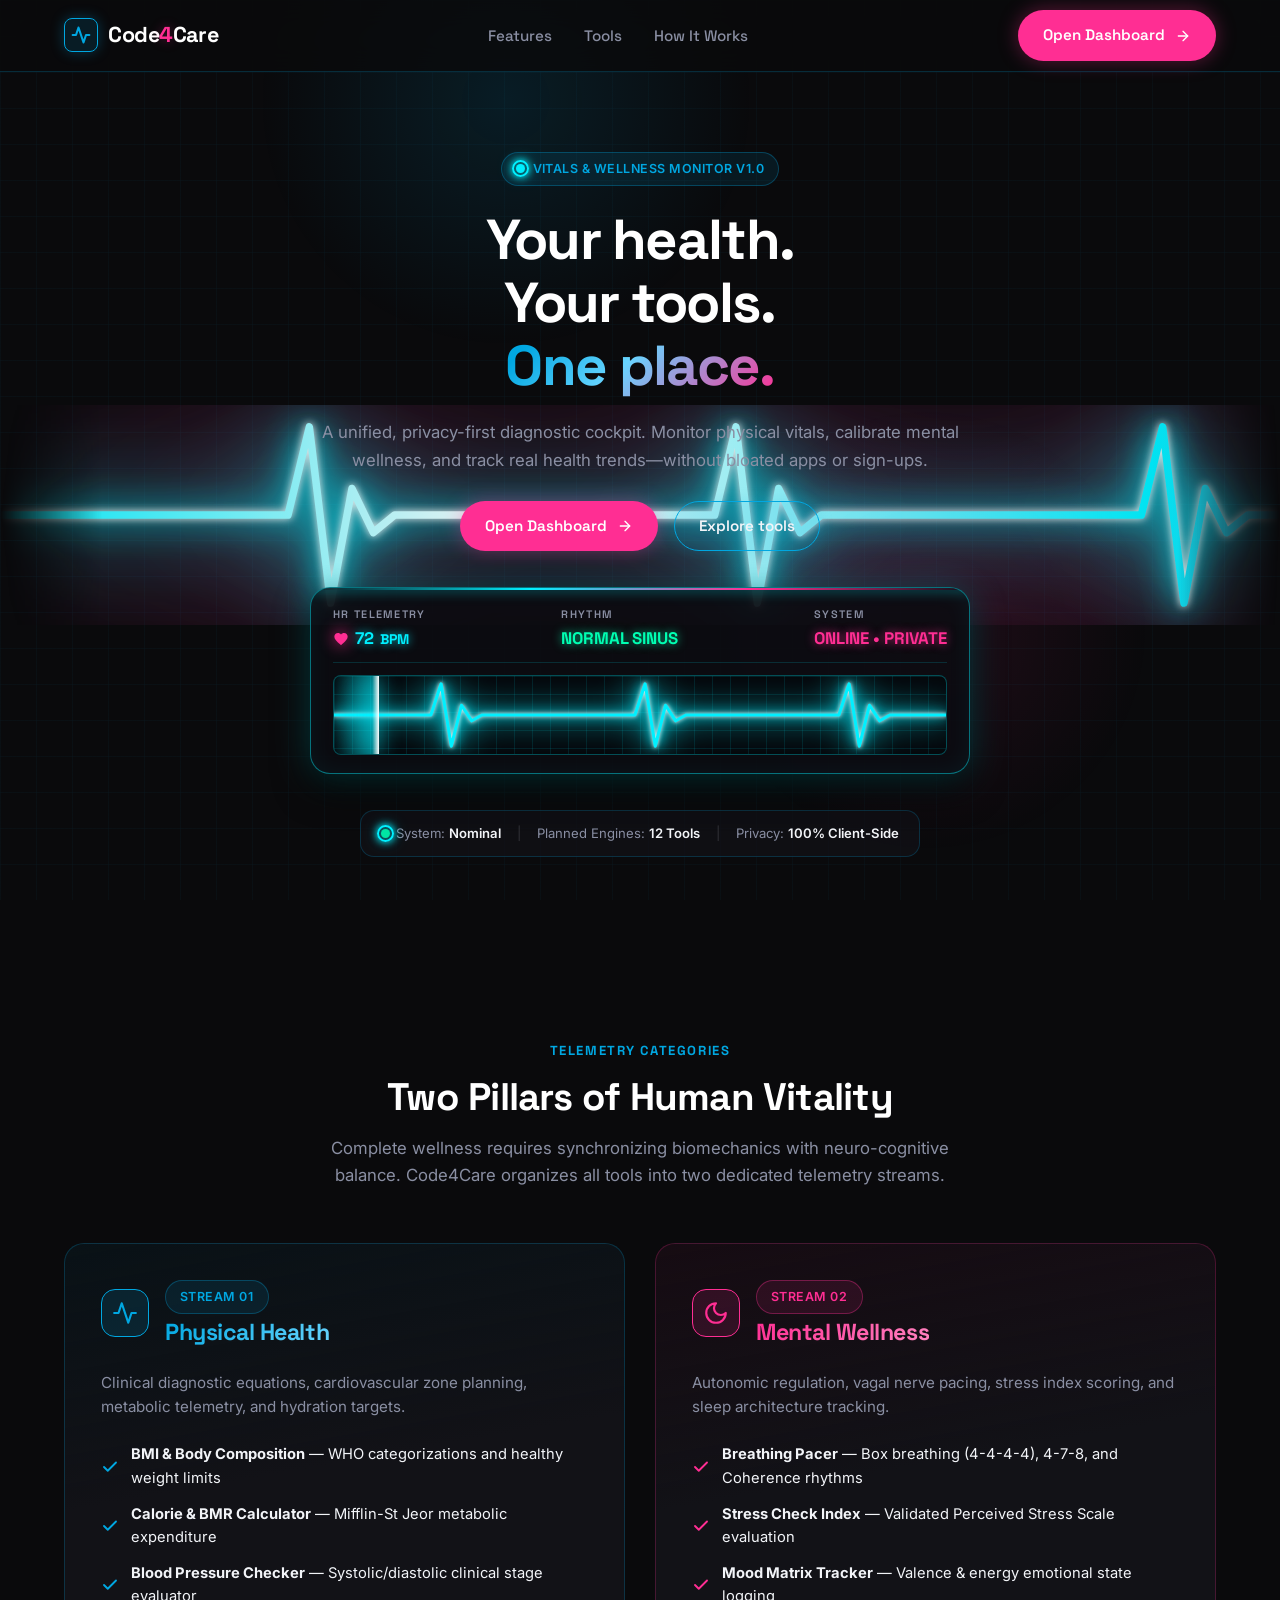
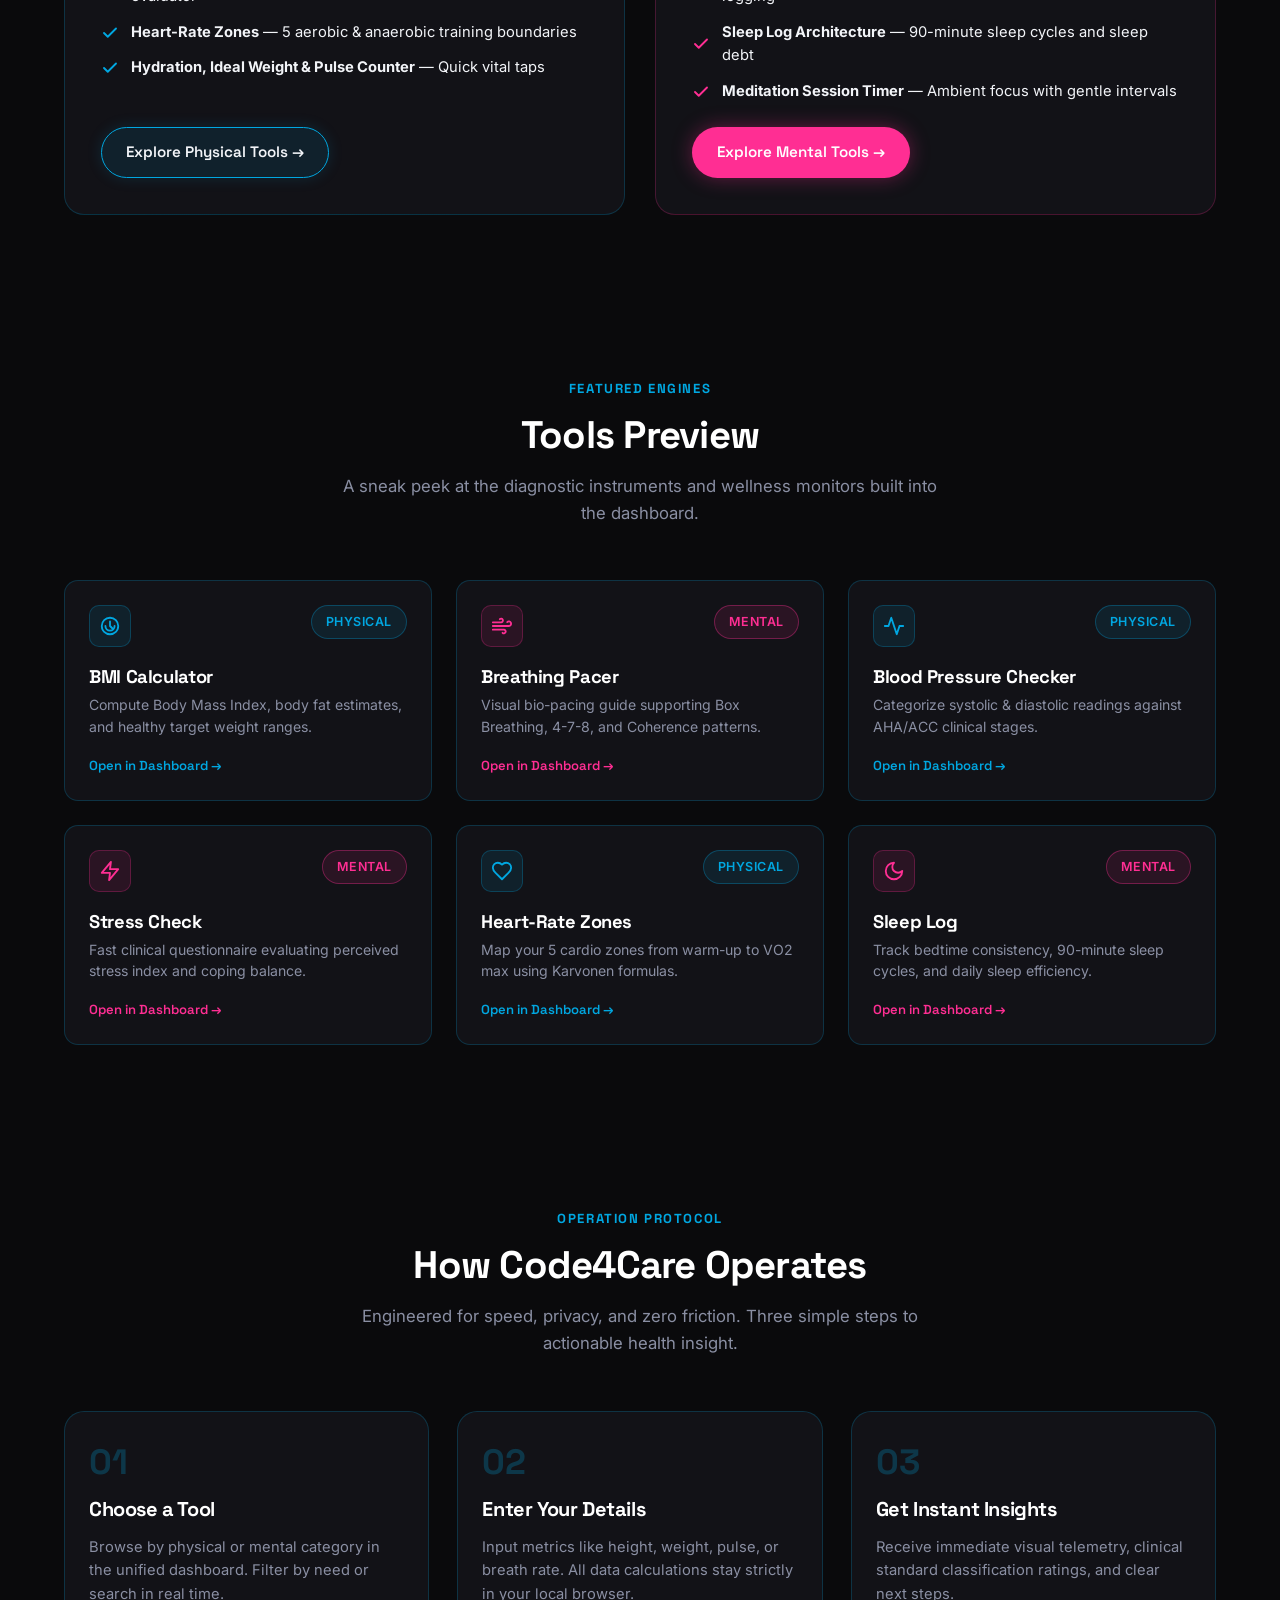
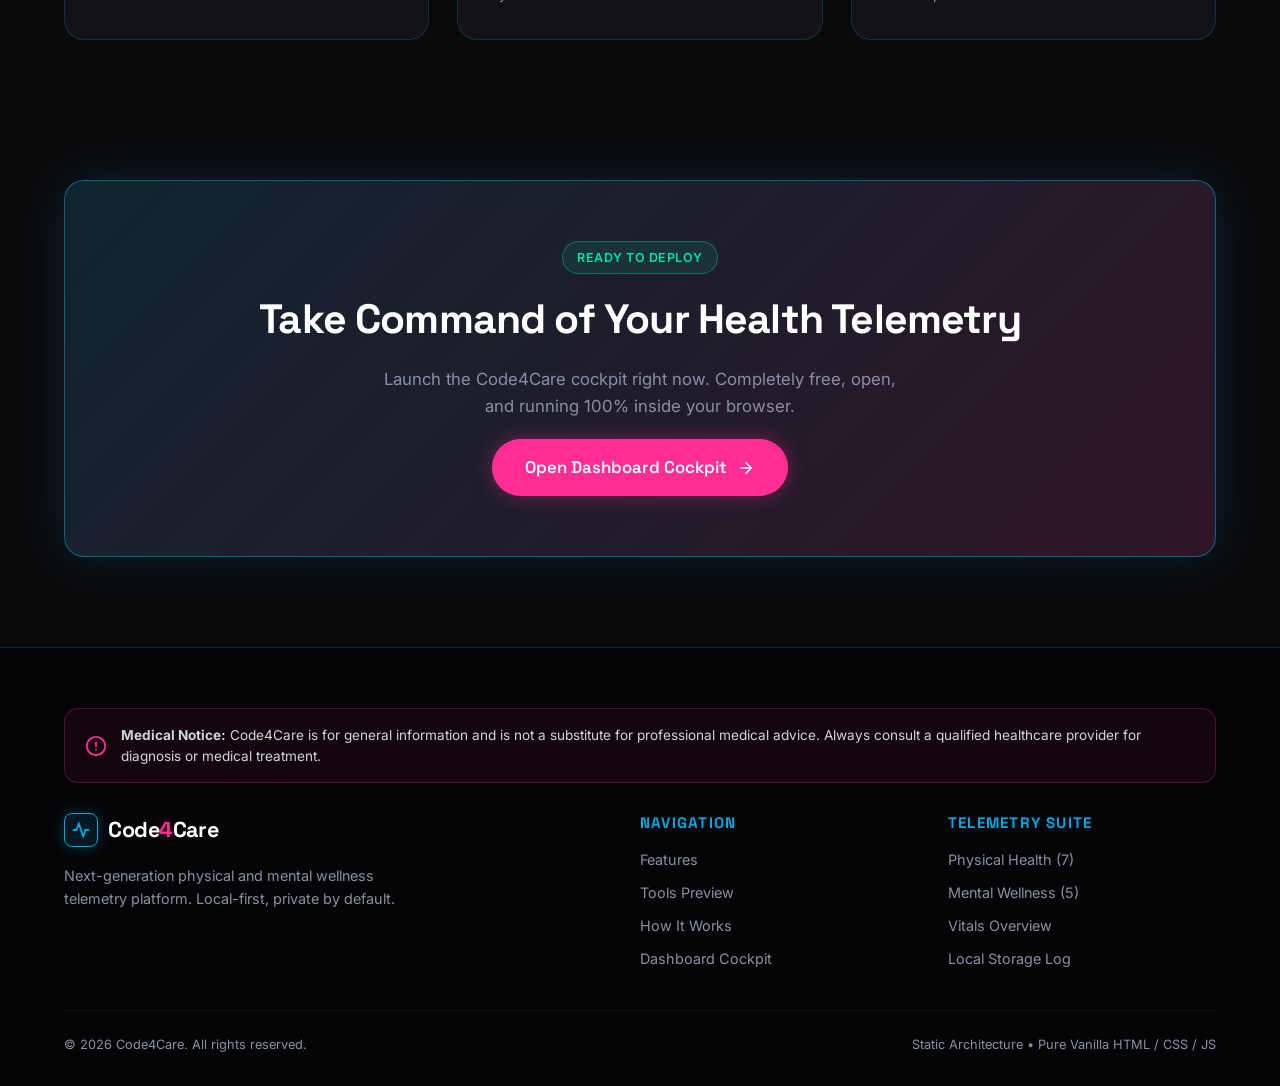
==== index.html @ 78261dcc "Initial website upload" ====
<!DOCTYPE html>
<html lang="en">
<head>
  <meta charset="UTF-8">
  <meta name="viewport" content="width=device-width, initial-scale=1.0">
  <title>Code4Care | Physical & Mental Health Care Tools</title>
  <meta name="description" content="Code4Care is a unified, privacy-first diagnostic and wellness cockpit featuring physical biomarker calculators and mental health tools in a futuristic neon interface.">

  <!-- Typography: Space Grotesk (Headings) & Inter (Body) -->
  <link rel="preconnect" href="https://fonts.googleapis.com">
  <link rel="preconnect" href="https://fonts.gstatic.com" crossorigin>
  <link href="https://fonts.googleapis.com/css2?family=Inter:wght@300;400;500;600;700&family=Space+Grotesk:wght@500;600;700;800&display=swap" rel="stylesheet">

  <!-- Core Design System -->
  <link rel="stylesheet" href="css/style.css">
</head>
<body>

  <!-- ======================================================================
       Sticky Navigation Bar
       ====================================================================== -->
  <header class="site-header" id="site-header">
    <div class="container navbar">
      <!-- Wordmark Logo + Heartbeat Icon -->
      <a href="index.html" class="brand-logo" aria-label="Code4Care Home">
        <span class="brand-icon" aria-hidden="true">
          <!-- Inline Heartbeat SVG -->
          <svg viewBox="0 0 24 24" width="20" height="20" fill="none" stroke="currentColor" stroke-width="2.5" stroke-linecap="round" stroke-linejoin="round">
            <polyline points="22 12 18 12 15 21 9 3 6 12 2 12"/>
          </svg>
        </span>
        <span>Code<span class="logo-accent">4</span>Care</span>
      </a>

      <!-- Desktop Navigation Links -->
      <nav aria-label="Main Navigation">
        <ul class="nav-links">
          <li><a href="#features" class="nav-link">Features</a></li>
          <li><a href="#tools" class="nav-link">Tools</a></li>
          <li><a href="#how-it-works" class="nav-link">How It Works</a></li>
        </ul>
      </nav>

      <!-- Desktop Action CTA -->
      <div class="nav-actions">
        <a href="dashboard.html" class="btn btn-primary" id="nav-open-dashboard-btn">
          <span>Open Dashboard</span>
          <svg viewBox="0 0 24 24" width="16" height="16" fill="none" stroke="currentColor" stroke-width="2" stroke-linecap="round" stroke-linejoin="round" aria-hidden="true">
            <line x1="5" y1="12" x2="19" y2="12"></line>
            <polyline points="12 5 19 12 12 19"></polyline>
          </svg>
        </a>

        <!-- Mobile Hamburger Toggle -->
        <button class="hamburger" id="hamburger-btn" aria-label="Toggle mobile menu" aria-expanded="false" aria-controls="mobile-nav-menu">
          <svg viewBox="0 0 24 24" width="22" height="22" fill="none" stroke="currentColor" stroke-width="2" stroke-linecap="round" stroke-linejoin="round">
            <line x1="3" y1="12" x2="21" y2="12"></line>
            <line x1="3" y1="6" x2="21" y2="6"></line>
            <line x1="3" y1="18" x2="21" y2="18"></line>
          </svg>
        </button>
      </div>
    </div>

    <!-- Mobile Drawer Menu -->
    <div class="mobile-nav" id="mobile-nav-menu" aria-hidden="true">
      <ul class="mobile-nav-links">
        <li><a href="#features" class="mobile-nav-link">Features</a></li>
        <li><a href="#tools" class="mobile-nav-link">Tools</a></li>
        <li><a href="#how-it-works" class="mobile-nav-link">How It Works</a></li>
      </ul>
      <a href="dashboard.html" class="btn btn-primary" style="width: 100%;">Open Dashboard</a>
    </div>
  </header>

  <main>
    <!-- ====================================================================
         Hero Section with Animated ECG & Neon Monitor Atmosphere
         ==================================================================== -->
    <section class="hero-section" id="hero">
      <!-- High-Contrast Background Animated Glowing ECG Pulse Line -->
      <div class="ecg-monitor-background" aria-hidden="true">
        <svg class="ecg-svg" viewBox="0 0 1200 100" fill="none" preserveAspectRatio="none">
          <defs>
            <linearGradient id="ecg-high-contrast-grad" x1="0%" y1="0%" x2="100%" y2="0%">
              <stop offset="0%" stop-color="#00F0FF" />
              <stop offset="20%" stop-color="#FFFFFF" />
              <stop offset="45%" stop-color="#00F0FF" />
              <stop offset="65%" stop-color="#FF2E93" />
              <stop offset="85%" stop-color="#FFFFFF" />
              <stop offset="100%" stop-color="#00F0FF" />
            </linearGradient>
          </defs>
          <path class="ecg-path-high-contrast" d="M 0 50 L 120 50 L 135 50 L 145 10 L 155 90 L 165 38 L 175 58 L 185 50 L 320 50 L 335 50 L 345 10 L 355 90 L 365 38 L 375 58 L 385 50 L 520 50 L 535 50 L 545 10 L 555 90 L 565 38 L 575 58 L 585 50 L 720 50 L 735 50 L 745 10 L 755 90 L 765 38 L 775 58 L 785 50 L 920 50 L 935 50 L 945 10 L 955 90 L 965 38 L 975 58 L 985 50 L 1120 50 L 1135 50 L 1145 10 L 1155 90 L 1165 38 L 1175 58 L 1185 50 L 1200 50" />
        </svg>
      </div>

      <div class="container hero-container">
        <!-- Hero Text & CTAs (Centered, 3D model box removed) -->
        <div class="hero-content hero-content-centered">
          <div class="badge badge-high-contrast">
            <span class="pulse-dot"></span>
            <span>Vitals &amp; Wellness Monitor v1.0</span>
          </div>

          <h1 class="hero-title">
            Your health. <br>
            Your tools. <br>
            <span class="gradient-text">One place.</span>
          </h1>

          <p class="hero-subtitle">
            A unified, privacy-first diagnostic cockpit. Monitor physical vitals, 
            calibrate mental wellness, and track real health trends—without bloated apps or sign-ups.
          </p>

          <div class="hero-buttons">
            <a href="dashboard.html" class="btn btn-primary" id="hero-dashboard-btn">
              <span>Open Dashboard</span>
              <svg viewBox="0 0 24 24" width="16" height="16" fill="none" stroke="currentColor" stroke-width="2" stroke-linecap="round" stroke-linejoin="round" aria-hidden="true">
                <line x1="5" y1="12" x2="19" y2="12"></line>
                <polyline points="12 5 19 12 12 19"></polyline>
              </svg>
            </a>
            <a href="#tools" class="btn btn-secondary" id="hero-explore-btn">
              <span>Explore tools</span>
            </a>
          </div>

          <!-- High-Contrast Live Vitals Monitor Cockpit Strip -->
          <div class="hero-vitals-monitor" role="region" aria-label="High Contrast Live Vitals Oscilloscope">
            <div class="monitor-vitals-header">
              <div class="monitor-stat">
                <span class="monitor-label">HR TELEMETRY</span>
                <span class="monitor-value neon-cyan">
                  <svg class="heart-pulse-icon" viewBox="0 0 24 24" width="16" height="16" fill="currentColor" aria-hidden="true">
                    <path d="M12 21.35l-1.45-1.32C5.4 15.36 2 12.28 2 8.5 2 5.42 4.42 3 7.5 3c1.74 0 3.41.81 4.5 2.09C13.09 3.81 14.76 3 16.5 3 19.58 3 22 5.42 22 8.5c0 3.78-3.4 6.86-8.55 11.54L12 21.35z"/>
                  </svg>
                  72 <small>BPM</small>
                </span>
              </div>
              <div class="monitor-stat">
                <span class="monitor-label">RHYTHM</span>
                <span class="monitor-value neon-green">NORMAL SINUS</span>
              </div>
              <div class="monitor-stat">
                <span class="monitor-label">SYSTEM</span>
                <span class="monitor-value neon-pink">ONLINE &bull; PRIVATE</span>
              </div>
            </div>

            <!-- Foreground High-Contrast ECG Wave with Radar Sweep Line -->
            <div class="oscilloscope-screen" aria-hidden="true">
              <div class="oscilloscope-grid"></div>
              <div class="oscilloscope-sweep-beam"></div>
              <svg class="oscilloscope-wave" viewBox="0 0 600 80" fill="none" preserveAspectRatio="none">
                <path class="oscilloscope-path" d="M 0 40 L 80 40 L 95 40 L 105 8 L 115 72 L 125 30 L 135 46 L 145 40 L 280 40 L 295 40 L 305 8 L 315 72 L 325 30 L 335 46 L 345 40 L 480 40 L 495 40 L 505 8 L 515 72 L 525 30 L 535 46 L 545 40 L 600 40" />
              </svg>
            </div>
          </div>

          <!-- Ticker / Telemetry Bar -->
          <div class="hero-telemetry-strip" role="status">
            <div class="hero-telemetry-item">
              <span class="pulse-dot" style="background-color: var(--success);" aria-hidden="true"></span>
              <span>System: <strong>Nominal</strong></span>
            </div>
            <span style="color: rgba(255,255,255,0.15)">|</span>
            <div class="hero-telemetry-item">
              <span>Planned Engines: <strong>12 Tools</strong></span>
            </div>
            <span style="color: rgba(255,255,255,0.15)">|</span>
            <div class="hero-telemetry-item">
              <span>Privacy: <strong>100% Client-Side</strong></span>
            </div>
          </div>
        </div>
      </div>
    </section>

    <!-- ====================================================================
         Features Section (Physical vs Mental Glowing Panels)
         ==================================================================== -->
    <section class="features-section" id="features">
      <div class="container">
        <div class="section-header">
          <span class="section-tag">Telemetry Categories</span>
          <h2 class="section-title">Two Pillars of Human Vitality</h2>
          <p class="section-desc">
            Complete wellness requires synchronizing biomechanics with neuro-cognitive balance.
            Code4Care organizes all tools into two dedicated telemetry streams.
          </p>
        </div>

        <div class="split-panels-grid">
          <!-- Physical Health Glowing Panel (Cerulean) -->
          <div class="feature-panel physical">
            <div class="panel-header">
              <div class="panel-icon-wrap" aria-hidden="true">
                <svg viewBox="0 0 24 24" width="26" height="26" fill="none" stroke="currentColor" stroke-width="2" stroke-linecap="round" stroke-linejoin="round">
                  <polyline points="22 12 18 12 15 21 9 3 6 12 2 12"/>
                </svg>
              </div>
              <div>
                <span class="badge" style="margin-bottom: 4px;">Stream 01</span>
                <h3 class="panel-title gradient-text-cerulean">Physical Health</h3>
              </div>
            </div>

            <p class="panel-desc">
              Clinical diagnostic equations, cardiovascular zone planning, metabolic telemetry, and hydration targets.
            </p>

            <ul class="tool-checklist">
              <li class="checklist-item">
                <svg viewBox="0 0 24 24" width="18" height="18" fill="none" stroke="currentColor" stroke-width="2.5" stroke-linecap="round" stroke-linejoin="round" aria-hidden="true"><polyline points="20 6 9 17 4 12"/></svg>
                <span><strong>BMI &amp; Body Composition</strong> — WHO categorizations and healthy weight limits</span>
              </li>
              <li class="checklist-item">
                <svg viewBox="0 0 24 24" width="18" height="18" fill="none" stroke="currentColor" stroke-width="2.5" stroke-linecap="round" stroke-linejoin="round" aria-hidden="true"><polyline points="20 6 9 17 4 12"/></svg>
                <span><strong>Calorie &amp; BMR Calculator</strong> — Mifflin-St Jeor metabolic expenditure</span>
              </li>
              <li class="checklist-item">
                <svg viewBox="0 0 24 24" width="18" height="18" fill="none" stroke="currentColor" stroke-width="2.5" stroke-linecap="round" stroke-linejoin="round" aria-hidden="true"><polyline points="20 6 9 17 4 12"/></svg>
                <span><strong>Blood Pressure Checker</strong> — Systolic/diastolic clinical stage evaluator</span>
              </li>
              <li class="checklist-item">
                <svg viewBox="0 0 24 24" width="18" height="18" fill="none" stroke="currentColor" stroke-width="2.5" stroke-linecap="round" stroke-linejoin="round" aria-hidden="true"><polyline points="20 6 9 17 4 12"/></svg>
                <span><strong>Heart-Rate Zones</strong> — 5 aerobic &amp; anaerobic training boundaries</span>
              </li>
              <li class="checklist-item">
                <svg viewBox="0 0 24 24" width="18" height="18" fill="none" stroke="currentColor" stroke-width="2.5" stroke-linecap="round" stroke-linejoin="round" aria-hidden="true"><polyline points="20 6 9 17 4 12"/></svg>
                <span><strong>Hydration, Ideal Weight &amp; Pulse Counter</strong> — Quick vital taps</span>
              </li>
            </ul>

            <a href="dashboard.html" class="btn btn-secondary" style="margin-top: auto; align-self: flex-start;">
              Explore Physical Tools &rarr;
            </a>
          </div>

          <!-- Mental Wellness Glowing Panel (Rose) -->
          <div class="feature-panel mental">
            <div class="panel-header">
              <div class="panel-icon-wrap" aria-hidden="true">
                <svg viewBox="0 0 24 24" width="26" height="26" fill="none" stroke="currentColor" stroke-width="2" stroke-linecap="round" stroke-linejoin="round">
                  <path d="M12 3a6 6 0 0 0 9 9 9 9 0 1 1-9-9Z"/>
                </svg>
              </div>
              <div>
                <span class="badge badge-rose" style="margin-bottom: 4px;">Stream 02</span>
                <h3 class="panel-title gradient-text-rose">Mental Wellness</h3>
              </div>
            </div>

            <p class="panel-desc">
              Autonomic regulation, vagal nerve pacing, stress index scoring, and sleep architecture tracking.
            </p>

            <ul class="tool-checklist">
              <li class="checklist-item">
                <svg viewBox="0 0 24 24" width="18" height="18" fill="none" stroke="currentColor" stroke-width="2.5" stroke-linecap="round" stroke-linejoin="round" aria-hidden="true"><polyline points="20 6 9 17 4 12"/></svg>
                <span><strong>Breathing Pacer</strong> — Box breathing (4-4-4-4), 4-7-8, and Coherence rhythms</span>
              </li>
              <li class="checklist-item">
                <svg viewBox="0 0 24 24" width="18" height="18" fill="none" stroke="currentColor" stroke-width="2.5" stroke-linecap="round" stroke-linejoin="round" aria-hidden="true"><polyline points="20 6 9 17 4 12"/></svg>
                <span><strong>Stress Check Index</strong> — Validated Perceived Stress Scale evaluation</span>
              </li>
              <li class="checklist-item">
                <svg viewBox="0 0 24 24" width="18" height="18" fill="none" stroke="currentColor" stroke-width="2.5" stroke-linecap="round" stroke-linejoin="round" aria-hidden="true"><polyline points="20 6 9 17 4 12"/></svg>
                <span><strong>Mood Matrix Tracker</strong> — Valence &amp; energy emotional state logging</span>
              </li>
              <li class="checklist-item">
                <svg viewBox="0 0 24 24" width="18" height="18" fill="none" stroke="currentColor" stroke-width="2.5" stroke-linecap="round" stroke-linejoin="round" aria-hidden="true"><polyline points="20 6 9 17 4 12"/></svg>
                <span><strong>Sleep Log Architecture</strong> — 90-minute sleep cycles and sleep debt</span>
              </li>
              <li class="checklist-item">
                <svg viewBox="0 0 24 24" width="18" height="18" fill="none" stroke="currentColor" stroke-width="2.5" stroke-linecap="round" stroke-linejoin="round" aria-hidden="true"><polyline points="20 6 9 17 4 12"/></svg>
                <span><strong>Meditation Session Timer</strong> — Ambient focus with gentle intervals</span>
              </li>
            </ul>

            <a href="dashboard.html" class="btn btn-primary" style="margin-top: auto; align-self: flex-start;">
              Explore Mental Tools &rarr;
            </a>
          </div>
        </div>
      </div>
    </section>

    <!-- ====================================================================
         Tools Preview Grid (6 Featured Tool Tiles)
         ==================================================================== -->
    <section class="tools-preview-section" id="tools">
      <div class="container">
        <div class="section-header">
          <span class="section-tag">Featured Engines</span>
          <h2 class="section-title">Tools Preview</h2>
          <p class="section-desc">
            A sneak peek at the diagnostic instruments and wellness monitors built into the dashboard.
          </p>
        </div>

        <div class="preview-grid">
          <!-- 1. BMI Calculator (Physical) -->
          <article class="tool-preview-tile physical">
            <div class="tile-top">
              <div class="tile-icon" aria-hidden="true">
                <svg viewBox="0 0 24 24" width="22" height="22" fill="none" stroke="currentColor" stroke-width="2" stroke-linecap="round" stroke-linejoin="round"><circle cx="12" cy="12" r="9"/><path d="M12 7v5l3 3"/><path d="M7 12a5 5 0 0 0 10 0"/></svg>
              </div>
              <span class="badge">Physical</span>
            </div>
            <div class="tile-body">
              <h4>BMI Calculator</h4>
              <p>Compute Body Mass Index, body fat estimates, and healthy target weight ranges.</p>
            </div>
            <a href="dashboard.html" class="tile-link">Open in Dashboard &rarr;</a>
          </article>

          <!-- 2. Breathing Pacer (Mental) -->
          <article class="tool-preview-tile mental">
            <div class="tile-top">
              <div class="tile-icon" aria-hidden="true">
                <svg viewBox="0 0 24 24" width="22" height="22" fill="none" stroke="currentColor" stroke-width="2" stroke-linecap="round" stroke-linejoin="round"><path d="M17.7 7.7a2.5 2.5 0 1 1 1.8 4.3H2"/><path d="M9.6 4.6A2 2 0 1 1 11 8H2"/><path d="M12.6 19.4A2 2 0 1 0 14 16H2"/></svg>
              </div>
              <span class="badge badge-rose">Mental</span>
            </div>
            <div class="tile-body">
              <h4>Breathing Pacer</h4>
              <p>Visual bio-pacing guide supporting Box Breathing, 4-7-8, and Coherence patterns.</p>
            </div>
            <a href="dashboard.html" class="tile-link">Open in Dashboard &rarr;</a>
          </article>

          <!-- 3. Blood Pressure Checker (Physical) -->
          <article class="tool-preview-tile physical">
            <div class="tile-top">
              <div class="tile-icon" aria-hidden="true">
                <svg viewBox="0 0 24 24" width="22" height="22" fill="none" stroke="currentColor" stroke-width="2" stroke-linecap="round" stroke-linejoin="round"><polyline points="22 12 18 12 15 21 9 3 6 12 2 12"/></svg>
              </div>
              <span class="badge">Physical</span>
            </div>
            <div class="tile-body">
              <h4>Blood Pressure Checker</h4>
              <p>Categorize systolic &amp; diastolic readings against AHA/ACC clinical stages.</p>
            </div>
            <a href="dashboard.html" class="tile-link">Open in Dashboard &rarr;</a>
          </article>

          <!-- 4. Stress Check (Mental) -->
          <article class="tool-preview-tile mental">
            <div class="tile-top">
              <div class="tile-icon" aria-hidden="true">
                <svg viewBox="0 0 24 24" width="22" height="22" fill="none" stroke="currentColor" stroke-width="2" stroke-linecap="round" stroke-linejoin="round"><polygon points="13 2 3 14 12 14 11 22 21 10 12 10 13 2"/></svg>
              </div>
              <span class="badge badge-rose">Mental</span>
            </div>
            <div class="tile-body">
              <h4>Stress Check</h4>
              <p>Fast clinical questionnaire evaluating perceived stress index and coping balance.</p>
            </div>
            <a href="dashboard.html" class="tile-link">Open in Dashboard &rarr;</a>
          </article>

          <!-- 5. Heart-Rate Zones (Physical) -->
          <article class="tool-preview-tile physical">
            <div class="tile-top">
              <div class="tile-icon" aria-hidden="true">
                <svg viewBox="0 0 24 24" width="22" height="22" fill="none" stroke="currentColor" stroke-width="2" stroke-linecap="round" stroke-linejoin="round"><path d="M19 14c1.49-1.46 3-3.21 3-5.5A5.5 5.5 0 0 0 16.5 3c-1.76 0-3 .5-4.5 2-1.5-1.5-2.74-2-4.5-2A5.5 5.5 0 0 0 2 8.5c0 2.3 1.5 4.05 3 5.5l7 7Z"/></svg>
              </div>
              <span class="badge">Physical</span>
            </div>
            <div class="tile-body">
              <h4>Heart-Rate Zones</h4>
              <p>Map your 5 cardio zones from warm-up to VO2 max using Karvonen formulas.</p>
            </div>
            <a href="dashboard.html" class="tile-link">Open in Dashboard &rarr;</a>
          </article>

          <!-- 6. Sleep Log (Mental) -->
          <article class="tool-preview-tile mental">
            <div class="tile-top">
              <div class="tile-icon" aria-hidden="true">
                <svg viewBox="0 0 24 24" width="22" height="22" fill="none" stroke="currentColor" stroke-width="2" stroke-linecap="round" stroke-linejoin="round"><path d="M12 3a6 6 0 0 0 9 9 9 9 0 1 1-9-9Z"/></svg>
              </div>
              <span class="badge badge-rose">Mental</span>
            </div>
            <div class="tile-body">
              <h4>Sleep Log</h4>
              <p>Track bedtime consistency, 90-minute sleep cycles, and daily sleep efficiency.</p>
            </div>
            <a href="dashboard.html" class="tile-link">Open in Dashboard &rarr;</a>
          </article>
        </div>
      </div>
    </section>

    <!-- ====================================================================
         How It Works (3 Steps)
         ==================================================================== -->
    <section class="how-it-works-section" id="how-it-works">
      <div class="container">
        <div class="section-header">
          <span class="section-tag">Operation Protocol</span>
          <h2 class="section-title">How Code4Care Operates</h2>
          <p class="section-desc">
            Engineered for speed, privacy, and zero friction. Three simple steps to actionable health insight.
          </p>
        </div>

        <div class="steps-grid">
          <!-- Step 1 -->
          <div class="step-card">
            <span class="step-number">01</span>
            <h3 class="step-title">Choose a Tool</h3>
            <p class="step-desc">
              Browse by physical or mental category in the unified dashboard. Filter by need or search in real time.
            </p>
          </div>

          <!-- Step 2 -->
          <div class="step-card">
            <span class="step-number">02</span>
            <h3 class="step-title">Enter Your Details</h3>
            <p class="step-desc">
              Input metrics like height, weight, pulse, or breath rate. All data calculations stay strictly in your local browser.
            </p>
          </div>

          <!-- Step 3 -->
          <div class="step-card">
            <span class="step-number">03</span>
            <h3 class="step-title">Get Instant Insights</h3>
            <p class="step-desc">
              Receive immediate visual telemetry, clinical standard classification ratings, and clear next steps.
            </p>
          </div>
        </div>
      </div>
    </section>

    <!-- ====================================================================
         Call-to-Action Band
         ==================================================================== -->
    <section class="cta-section">
      <div class="container">
        <div class="cta-box">
          <span class="badge badge-green">Ready to Deploy</span>
          <h2>Take Command of Your Health Telemetry</h2>
          <p>
            Launch the Code4Care cockpit right now. Completely free, open, and running 100% inside your browser.
          </p>
          <a href="dashboard.html" class="btn btn-primary" style="font-size: 1.05rem; padding: 14px 32px;">
            <span>Open Dashboard Cockpit</span>
            <svg viewBox="0 0 24 24" width="18" height="18" fill="none" stroke="currentColor" stroke-width="2" stroke-linecap="round" stroke-linejoin="round" aria-hidden="true">
              <line x1="5" y1="12" x2="19" y2="12"></line>
              <polyline points="12 5 19 12 12 19"></polyline>
            </svg>
          </a>
        </div>
      </div>
    </section>
  </main>

  <!-- ======================================================================
       Footer & Medical Disclaimer
       ====================================================================== -->
  <footer class="site-footer">
    <div class="container">
      <!-- Required Medical Disclaimer Box -->
      <div class="medical-disclaimer-box" role="note">
        <svg viewBox="0 0 24 24" width="22" height="22" fill="none" stroke="currentColor" stroke-width="2" stroke-linecap="round" stroke-linejoin="round" aria-hidden="true">
          <circle cx="12" cy="12" r="10"></circle>
          <line x1="12" y1="8" x2="12" y2="12"></line>
          <line x1="12" y1="16" x2="12.01" y2="16"></line>
        </svg>
        <p class="disclaimer-text">
          <strong>Medical Notice:</strong> Code4Care is for general information and is not a substitute for professional medical advice. Always consult a qualified healthcare provider for diagnosis or medical treatment.
        </p>
      </div>

      <div class="footer-top">
        <div class="footer-brand">
          <a href="index.html" class="brand-logo">
            <span class="brand-icon">
              <svg viewBox="0 0 24 24" width="18" height="18" fill="none" stroke="currentColor" stroke-width="2.5" stroke-linecap="round" stroke-linejoin="round">
                <polyline points="22 12 18 12 15 21 9 3 6 12 2 12"/>
              </svg>
            </span>
            <span>Code<span class="logo-accent">4</span>Care</span>
          </a>
          <p>
            Next-generation physical and mental wellness telemetry platform. 
            Local-first, private by default.
          </p>
        </div>

        <div class="footer-nav">
          <h5>Navigation</h5>
          <ul>
            <li><a href="#features">Features</a></li>
            <li><a href="#tools">Tools Preview</a></li>
            <li><a href="#how-it-works">How It Works</a></li>
            <li><a href="dashboard.html">Dashboard Cockpit</a></li>
          </ul>
        </div>

        <div class="footer-nav">
          <h5>Telemetry Suite</h5>
          <ul>
            <li><a href="dashboard.html">Physical Health (7)</a></li>
            <li><a href="dashboard.html">Mental Wellness (5)</a></li>
            <li><a href="dashboard.html">Vitals Overview</a></li>
            <li><a href="dashboard.html">Local Storage Log</a></li>
          </ul>
        </div>
      </div>

      <div class="footer-bottom">
        <span>&copy; <span id="copyright-year">2026</span> Code4Care. All rights reserved.</span>
        <span>Static Architecture &bull; Pure Vanilla HTML / CSS / JS</span>
      </div>
    </div>
  </footer>

  <!-- Vanilla Scripts (No ES Modules, Double-click friendly) -->
  <script src="js/main.js"></script>
</body>
</html>
---- css/style.css ----
/* ==========================================================================
   Code4Care - Core Design System & Global Styles
   Theme: "Neon Vitals Monitor" (Futuristic dark medical interface)
   ========================================================================== */

/* --- CSS Variables / Design Tokens --- */
:root {
  /* Color Palette */
  --jet: #0A0A0C;             /* Main background */
  --jet-deep: #050507;        /* Darker contrast layer */
  --surface: #121217;         /* Card / Container surface */
  --surface-elevated: #1A1A22;/* Hover & active surface */
  --surface-glass: rgba(18, 18, 23, 0.75); /* Frosted glass */
  
  /* Primary & Accent Neons */
  --cerulean: #00A7E1;        /* Primary cyan / Physical health */
  --cerulean-deep: #007BA7;   /* Deeper shade for borders / hover */
  --cerulean-glow: rgba(0, 167, 225, 0.35);
  --cerulean-subtle: rgba(0, 167, 225, 0.12);
  
  --rose: #FF2E93;            /* Neon rose / Mental wellness / Urgent CTAs */
  --rose-deep: #D01470;       /* Darker rose */
  --rose-glow: rgba(255, 46, 147, 0.35);
  --rose-subtle: rgba(255, 46, 147, 0.12);
  
  /* Status Colors */
  --success: #00E5A3;         /* Monitor green */
  --warning: #FFB020;         /* Monitor amber */
  
  /* Typography Colors (WCAG AA Compliant on #0A0A0C) */
  --text: #F2F4F8;            /* High-contrast crisp body */
  --text-pure: #FFFFFF;
  --muted: #8A8FA3;           /* Secondary informative text */
  --border-subtle: rgba(0, 167, 225, 0.22);
  --border-strong: rgba(0, 167, 225, 0.5);

  /* Fonts */
  --font-heading: 'Space Grotesk', -apple-system, BlinkMacSystemFont, 'Segoe UI', Roboto, sans-serif;
  --font-body: 'Inter', -apple-system, BlinkMacSystemFont, 'Segoe UI', Roboto, sans-serif;

  /* Layout & Geometry */
  --radius-sm: 8px;
  --radius-md: 14px;
  --radius-lg: 20px;
  --radius-full: 9999px;
  --max-width: 1200px;
  --header-height: 72px;

  /* Transitions */
  --transition-fast: 0.18s cubic-bezier(0.16, 1, 0.3, 1);
  --transition-normal: 0.28s cubic-bezier(0.16, 1, 0.3, 1);
}

/* --- Global Reset & Box Sizing --- */
*, *::before, *::after {
  box-sizing: border-box;
  margin: 0;
  padding: 0;
}

html {
  font-size: 16px;
  scroll-behavior: smooth;
  color-scheme: dark;
}

body {
  font-family: var(--font-body);
  background-color: var(--jet);
  color: var(--text);
  line-height: 1.6;
  min-height: 100vh;
  overflow-x: hidden;
  position: relative;
  /* Medical Monitor Grid Background */
  background-image: 
    linear-gradient(to right, rgba(0, 167, 225, 0.035) 1px, transparent 1px),
    linear-gradient(to bottom, rgba(0, 167, 225, 0.035) 1px, transparent 1px);
  background-size: 36px 36px;
  background-attachment: fixed;
}

/* Ambient glow orb behind content */
body::before {
  content: '';
  position: fixed;
  top: -150px;
  left: 20%;
  width: 500px;
  height: 500px;
  background: radial-gradient(circle, rgba(0, 167, 225, 0.12) 0%, transparent 70%);
  border-radius: 50%;
  pointer-events: none;
  z-index: 0;
}

body::after {
  content: '';
  position: fixed;
  bottom: 5%;
  right: 10%;
  width: 450px;
  height: 450px;
  background: radial-gradient(circle, rgba(255, 46, 147, 0.09) 0%, transparent 70%);
  border-radius: 50%;
  pointer-events: none;
  z-index: 0;
}

/* --- Accessible Focus Ring --- */
:focus-visible {
  outline: 2px solid var(--cerulean);
  outline-offset: 3px;
}

/* --- Typography Helpers --- */
h1, h2, h3, h4, h5, h6 {
  font-family: var(--font-heading);
  color: var(--text-pure);
  line-height: 1.25;
  letter-spacing: -0.02em;
}

p {
  color: var(--muted);
}

a {
  color: inherit;
  text-decoration: none;
}

.gradient-text {
  background: linear-gradient(135deg, var(--cerulean) 10%, #68D4FF 45%, var(--rose) 100%);
  background-clip: text;
  -webkit-background-clip: text;
  -webkit-text-fill-color: transparent;
  display: inline-block;
}

.gradient-text-rose {
  background: linear-gradient(135deg, var(--rose) 0%, #FF85C0 100%);
  background-clip: text;
  -webkit-background-clip: text;
  -webkit-text-fill-color: transparent;
}

.gradient-text-cerulean {
  background: linear-gradient(135deg, var(--cerulean) 0%, #68D4FF 100%);
  background-clip: text;
  -webkit-background-clip: text;
  -webkit-text-fill-color: transparent;
}

/* --- Container --- */
.container {
  width: 100%;
  max-width: var(--max-width);
  margin-left: auto;
  margin-right: auto;
  padding-left: 24px;
  padding-right: 24px;
  position: relative;
  z-index: 1;
}

/* --- Buttons & Interactive Elements --- */
.btn {
  display: inline-flex;
  align-items: center;
  justify-content: center;
  gap: 10px;
  font-family: var(--font-heading);
  font-size: 0.95rem;
  font-weight: 600;
  padding: 12px 24px;
  border-radius: var(--radius-full);
  cursor: pointer;
  transition: all var(--transition-normal);
  border: 1px solid transparent;
  text-decoration: none;
  white-space: nowrap;
}

.btn-primary {
  background: var(--rose);
  color: #FFFFFF;
  box-shadow: 0 0 20px var(--rose-glow);
}

.btn-primary:hover {
  background: #FF4AA3;
  box-shadow: 0 0 30px rgba(255, 46, 147, 0.6);
  transform: translateY(-2px);
}

.btn-secondary {
  background: rgba(0, 167, 225, 0.1);
  color: var(--text);
  border: 1px solid var(--cerulean);
  box-shadow: 0 0 15px rgba(0, 167, 225, 0.15);
}

.btn-secondary:hover {
  background: rgba(0, 167, 225, 0.2);
  color: #FFFFFF;
  box-shadow: 0 0 25px var(--cerulean-glow);
  transform: translateY(-2px);
}

.btn-ghost {
  background: transparent;
  color: var(--muted);
}

.btn-ghost:hover {
  color: var(--text);
  background: rgba(255, 255, 255, 0.05);
}

/* --- Badges & Pills --- */
.badge {
  display: inline-flex;
  align-items: center;
  gap: 8px;
  padding: 6px 14px;
  font-size: 0.78rem;
  font-weight: 600;
  letter-spacing: 0.04em;
  text-transform: uppercase;
  border-radius: var(--radius-full);
  background: rgba(0, 167, 225, 0.1);
  color: var(--cerulean);
  border: 1px solid rgba(0, 167, 225, 0.3);
}

.badge-rose {
  background: rgba(255, 46, 147, 0.1);
  color: var(--rose);
  border-color: rgba(255, 46, 147, 0.35);
}

.badge-green {
  background: rgba(0, 229, 163, 0.1);
  color: var(--success);
  border-color: rgba(0, 229, 163, 0.35);
}

/* Pulsing dot for live status (High Contrast) */
.pulse-dot {
  width: 9px;
  height: 9px;
  border-radius: 50%;
  background-color: #00F0FF;
  box-shadow: 0 0 10px #00F0FF, 0 0 18px rgba(0, 240, 255, 0.9);
  position: relative;
}

.pulse-dot::after {
  content: '';
  position: absolute;
  inset: -4px;
  border-radius: 50%;
  border: 2px solid #00F0FF;
  box-shadow: 0 0 8px #00F0FF;
  animation: pulse-wave 1.6s infinite cubic-bezier(0.2, 0.8, 0.4, 1);
}

.pulse-dot.rose {
  background-color: var(--rose);
  box-shadow: 0 0 10px var(--rose), 0 0 18px rgba(255, 46, 147, 0.9);
}

.pulse-dot.rose::after {
  border-color: var(--rose);
  box-shadow: 0 0 8px var(--rose);
}

@keyframes pulse-wave {
  0% { transform: scale(0.9); opacity: 1; }
  100% { transform: scale(2.6); opacity: 0; }
}

/* --- Brand Logo --- */
.brand-logo {
  display: inline-flex;
  align-items: center;
  gap: 10px;
  font-family: var(--font-heading);
  font-size: 1.35rem;
  font-weight: 700;
  color: var(--text-pure);
  letter-spacing: -0.02em;
}

.brand-logo .logo-accent {
  color: var(--rose);
  text-shadow: 0 0 12px var(--rose-glow);
}

.brand-icon {
  display: flex;
  align-items: center;
  justify-content: center;
  width: 34px;
  height: 34px;
  border-radius: 8px;
  background: rgba(0, 167, 225, 0.12);
  border: 1px solid var(--cerulean);
  color: var(--cerulean);
  box-shadow: 0 0 14px rgba(0, 167, 225, 0.3);
}

.brand-icon svg {
  animation: heartbeat 2.4s infinite cubic-bezier(0.21, 0.61, 0.35, 1);
}

@keyframes heartbeat {
  0%, 100% { transform: scale(1); }
  15% { transform: scale(1.18); }
  30% { transform: scale(1); }
  45% { transform: scale(1.12); }
  60% { transform: scale(1); }
}

/* ==========================================================================
   Header & Sticky Navigation Bar
   ========================================================================== */
.site-header {
  position: sticky;
  top: 0;
  z-index: 100;
  height: var(--header-height);
  background: rgba(10, 10, 12, 0.82);
  backdrop-filter: blur(14px);
  -webkit-backdrop-filter: blur(14px);
  border-bottom: 1px solid var(--border-subtle);
  transition: all var(--transition-normal);
}

.site-header.scrolled {
  background: rgba(10, 10, 12, 0.95);
  box-shadow: 0 10px 30px rgba(0, 0, 0, 0.5);
  border-bottom-color: rgba(0, 167, 225, 0.35);
}

.navbar {
  display: flex;
  align-items: center;
  justify-content: space-between;
  height: 100%;
}

.nav-links {
  display: flex;
  align-items: center;
  gap: 32px;
  list-style: none;
}

.nav-link {
  font-family: var(--font-heading);
  font-size: 0.95rem;
  font-weight: 500;
  color: var(--muted);
  transition: color var(--transition-fast);
  position: relative;
  padding: 6px 0;
}

.nav-link:hover {
  color: var(--text-pure);
}

.nav-link::after {
  content: '';
  position: absolute;
  bottom: 0;
  left: 0;
  width: 0%;
  height: 2px;
  background: var(--cerulean);
  box-shadow: 0 0 8px var(--cerulean);
  transition: width var(--transition-normal);
}

.nav-link:hover::after {
  width: 100%;
}

.nav-actions {
  display: flex;
  align-items: center;
  gap: 16px;
}

/* Mobile Hamburger Toggle */
.hamburger {
  display: none;
  background: transparent;
  border: 1px solid var(--border-subtle);
  border-radius: var(--radius-sm);
  color: var(--text);
  padding: 8px;
  cursor: pointer;
  align-items: center;
  justify-content: center;
}

.hamburger svg {
  display: block;
}

/* Mobile Menu Drawer */
.mobile-nav {
  display: none;
  position: fixed;
  top: var(--header-height);
  left: 0;
  width: 100%;
  background: rgba(18, 18, 23, 0.98);
  backdrop-filter: blur(16px);
  border-bottom: 1px solid var(--border-subtle);
  padding: 24px;
  z-index: 99;
  flex-direction: column;
  gap: 20px;
  transform: translateY(-100%);
  opacity: 0;
  pointer-events: none;
  transition: all var(--transition-normal);
}

.mobile-nav.open {
  transform: translateY(0);
  opacity: 1;
  pointer-events: auto;
}

.mobile-nav-links {
  display: flex;
  flex-direction: column;
  gap: 18px;
  list-style: none;
}

.mobile-nav-link {
  font-family: var(--font-heading);
  font-size: 1.15rem;
  color: var(--text);
  padding: 8px 0;
  border-bottom: 1px solid rgba(255, 255, 255, 0.05);
}

/* ==========================================================================
   Home Hero Section with Animated ECG & Neon Monitor Aesthetic
   ========================================================================== */
.hero-section {
  position: relative;
  padding: 80px 0 100px;
  overflow: hidden;
}

/* High-Contrast Glowing ECG Heartbeat Background Line */
.ecg-monitor-background {
  position: absolute;
  top: 50%;
  left: 0;
  width: 100%;
  height: 220px;
  transform: translateY(-50%);
  pointer-events: none;
  z-index: 0;
  opacity: 0.95; /* High-contrast full intensity */
  mask-image: linear-gradient(90deg, transparent 0%, black 8%, black 92%, transparent 100%);
  -webkit-mask-image: linear-gradient(90deg, transparent 0%, black 8%, black 92%, transparent 100%);
}

.ecg-svg {
  width: 200%;
  height: 100%;
  animation: ecg-sweep 9s linear infinite;
}

.ecg-path-high-contrast {
  stroke: url(#ecg-high-contrast-grad);
  stroke-width: 3.5;
  stroke-linecap: round;
  stroke-linejoin: round;
  filter: 
    drop-shadow(0 0 2px #FFFFFF) 
    drop-shadow(0 0 8px #00F0FF) 
    drop-shadow(0 0 22px rgba(0, 240, 255, 0.95))
    drop-shadow(0 0 45px rgba(255, 46, 147, 0.7));
}

@keyframes ecg-sweep {
  0% { transform: translateX(0); }
  100% { transform: translateX(-50%); }
}

/* Centered Hero Layout (3D model box removed) */
.hero-container {
  display: flex;
  justify-content: center;
  position: relative;
  z-index: 2;
}

.hero-content-centered {
  display: flex;
  flex-direction: column;
  align-items: center;
  text-align: center;
  max-width: 860px;
  margin: 0 auto;
  gap: 22px;
}

.hero-title {
  font-size: clamp(2.4rem, 4.4vw, 4rem);
  font-weight: 800;
  line-height: 1.12;
  letter-spacing: -0.03em;
  text-align: center;
}

.hero-subtitle {
  font-size: clamp(1.05rem, 1.25vw, 1.2rem);
  color: var(--muted);
  max-width: 660px;
  line-height: 1.65;
  text-align: center;
}

.hero-buttons {
  display: flex;
  flex-wrap: wrap;
  justify-content: center;
  gap: 16px;
  margin-top: 4px;
}

/* High-Contrast Live Vitals Monitor Cockpit Strip */
.hero-vitals-monitor {
  width: 100%;
  max-width: 720px;
  background: rgba(12, 12, 18, 0.92);
  border: 1px solid rgba(0, 240, 255, 0.45);
  border-radius: var(--radius-lg);
  padding: 18px 22px;
  margin-top: 14px;
  box-shadow: 
    0 0 35px rgba(0, 240, 255, 0.22),
    0 15px 35px rgba(0, 0, 0, 0.85),
    inset 0 0 25px rgba(0, 240, 255, 0.06);
  position: relative;
  overflow: hidden;
}

.hero-vitals-monitor::before {
  content: '';
  position: absolute;
  top: 0;
  left: 0;
  right: 0;
  height: 2px;
  background: linear-gradient(90deg, transparent, #00F0FF, #FF2E93, transparent);
  box-shadow: 0 0 12px #00F0FF;
}

.monitor-vitals-header {
  display: flex;
  align-items: center;
  justify-content: space-between;
  margin-bottom: 12px;
  padding-bottom: 10px;
  border-bottom: 1px solid rgba(0, 240, 255, 0.15);
  flex-wrap: wrap;
  gap: 12px;
}

.monitor-stat {
  display: flex;
  flex-direction: column;
  align-items: flex-start;
  gap: 2px;
  text-align: left;
}

.monitor-label {
  font-family: var(--font-heading);
  font-size: 0.68rem;
  letter-spacing: 0.12em;
  color: var(--muted);
  font-weight: 600;
}

.monitor-value {
  font-family: var(--font-heading);
  font-size: 1.05rem;
  font-weight: 700;
  display: inline-flex;
  align-items: center;
  gap: 6px;
}

.neon-cyan {
  color: #00F0FF;
  text-shadow: 0 0 10px rgba(0, 240, 255, 0.8);
}

.neon-green {
  color: #00FFB2;
  text-shadow: 0 0 10px rgba(0, 255, 178, 0.7);
}

.neon-pink {
  color: #FF2E93;
  text-shadow: 0 0 10px rgba(255, 46, 147, 0.7);
}

.heart-pulse-icon {
  color: #FF2E93;
  animation: heart-thump 1.1s infinite cubic-bezier(0.21, 0.61, 0.35, 1);
  filter: drop-shadow(0 0 8px #FF2E93);
}

@keyframes heart-thump {
  0%, 100% { transform: scale(1); }
  15% { transform: scale(1.35); }
  30% { transform: scale(1); }
  45% { transform: scale(1.2); }
  60% { transform: scale(1); }
}

/* Oscilloscope Screen with Grid & Animated Radar Sweep */
.oscilloscope-screen {
  position: relative;
  width: 100%;
  height: 80px;
  background: #05070B;
  border: 1px solid rgba(0, 240, 255, 0.3);
  border-radius: var(--radius-sm);
  overflow: hidden;
}

.oscilloscope-grid {
  position: absolute;
  inset: 0;
  background-image: 
    linear-gradient(to right, rgba(0, 240, 255, 0.1) 1px, transparent 1px),
    linear-gradient(to bottom, rgba(0, 240, 255, 0.1) 1px, transparent 1px);
  background-size: 18px 18px;
  pointer-events: none;
}

.oscilloscope-sweep-beam {
  position: absolute;
  top: 0;
  bottom: 0;
  width: 45px;
  background: linear-gradient(90deg, transparent 0%, rgba(0, 240, 255, 0.4) 85%, #FFFFFF 100%);
  filter: drop-shadow(0 0 10px #00F0FF);
  animation: beam-sweep 2.6s linear infinite;
  z-index: 2;
  pointer-events: none;
}

@keyframes beam-sweep {
  0% { left: -45px; }
  100% { left: 100%; }
}

.oscilloscope-wave {
  width: 100%;
  height: 100%;
  position: relative;
  z-index: 1;
}

.oscilloscope-path {
  stroke: #00F0FF;
  stroke-width: 3;
  stroke-linecap: round;
  stroke-linejoin: round;
  filter: 
    drop-shadow(0 0 2px #FFFFFF) 
    drop-shadow(0 0 6px #00F0FF) 
    drop-shadow(0 0 16px rgba(0, 240, 255, 0.95));
}

.hero-telemetry-strip {
  display: flex;
  align-items: center;
  justify-content: center;
  gap: 16px;
  padding: 12px 20px;
  background: rgba(18, 18, 23, 0.7);
  border: 1px solid var(--border-subtle);
  border-radius: var(--radius-md);
  margin-top: 14px;
  font-size: 0.82rem;
  color: var(--muted);
}

.hero-telemetry-item {
  display: flex;
  align-items: center;
  gap: 6px;
}

.hero-telemetry-item strong {
  color: var(--text);
  font-weight: 600;
}

/* ==========================================================================
   Features Split Panels (Physical vs Mental Glowing Panels)
   ========================================================================== */
.features-section {
  padding: 80px 0;
  position: relative;
}

.section-header {
  text-align: center;
  margin-bottom: 54px;
}

.section-tag {
  font-family: var(--font-heading);
  font-size: 0.82rem;
  font-weight: 700;
  letter-spacing: 0.12em;
  text-transform: uppercase;
  color: var(--cerulean);
  margin-bottom: 12px;
  display: inline-block;
}

.section-title {
  font-size: clamp(1.8rem, 3vw, 2.5rem);
  font-weight: 700;
  margin-bottom: 14px;
}

.section-desc {
  color: var(--muted);
  max-width: 620px;
  margin: 0 auto;
  font-size: 1.05rem;
}

.split-panels-grid {
  display: grid;
  grid-template-columns: repeat(2, 1fr);
  gap: 30px;
}

.feature-panel {
  background: var(--surface);
  border-radius: var(--radius-lg);
  padding: 36px;
  position: relative;
  transition: all var(--transition-normal);
  display: flex;
  flex-direction: column;
  gap: 24px;
}

/* Cerulean Panel (Physical) */
.feature-panel.physical {
  border: 1px solid var(--border-subtle);
  background: linear-gradient(170deg, rgba(0, 167, 225, 0.05) 0%, var(--surface) 40%);
}

.feature-panel.physical:hover {
  border-color: var(--cerulean);
  box-shadow: 0 10px 40px var(--cerulean-glow);
  transform: translateY(-4px);
}

/* Rose Panel (Mental) */
.feature-panel.mental {
  border: 1px solid rgba(255, 46, 147, 0.22);
  background: linear-gradient(170deg, rgba(255, 46, 147, 0.05) 0%, var(--surface) 40%);
}

.feature-panel.mental:hover {
  border-color: var(--rose);
  box-shadow: 0 10px 40px var(--rose-glow);
  transform: translateY(-4px);
}

.panel-header {
  display: flex;
  align-items: center;
  gap: 16px;
}

.panel-icon-wrap {
  width: 48px;
  height: 48px;
  border-radius: var(--radius-md);
  display: flex;
  align-items: center;
  justify-content: center;
}

.feature-panel.physical .panel-icon-wrap {
  background: rgba(0, 167, 225, 0.12);
  color: var(--cerulean);
  border: 1px solid var(--cerulean);
}

.feature-panel.mental .panel-icon-wrap {
  background: rgba(255, 46, 147, 0.12);
  color: var(--rose);
  border: 1px solid var(--rose);
}

.panel-title {
  font-size: 1.45rem;
  font-weight: 700;
}

.panel-desc {
  font-size: 0.95rem;
  color: var(--muted);
}

.tool-checklist {
  list-style: none;
  display: flex;
  flex-direction: column;
  gap: 12px;
}

.checklist-item {
  display: flex;
  align-items: center;
  gap: 12px;
  font-size: 0.92rem;
  color: var(--text);
}

.checklist-item svg {
  flex-shrink: 0;
}

.feature-panel.physical .checklist-item svg {
  color: var(--cerulean);
}

.feature-panel.mental .checklist-item svg {
  color: var(--rose);
}

/* ==========================================================================
   Tools Preview Grid (6 Featured Tool Tiles)
   ========================================================================== */
.tools-preview-section {
  padding: 80px 0;
}

.preview-grid {
  display: grid;
  grid-template-columns: repeat(3, 1fr);
  gap: 24px;
}

.tool-preview-tile {
  background: var(--surface);
  border: 1px solid var(--border-subtle);
  border-radius: var(--radius-md);
  padding: 24px;
  display: flex;
  flex-direction: column;
  justify-content: space-between;
  gap: 18px;
  transition: all var(--transition-normal);
  position: relative;
  overflow: hidden;
}

.tool-preview-tile.physical:hover {
  border-color: var(--cerulean);
  box-shadow: 0 0 25px var(--cerulean-glow);
  transform: translateY(-3px);
  background: var(--surface-elevated);
}

.tool-preview-tile.mental:hover {
  border-color: var(--rose);
  box-shadow: 0 0 25px var(--rose-glow);
  transform: translateY(-3px);
  background: var(--surface-elevated);
}

.tile-top {
  display: flex;
  align-items: flex-start;
  justify-content: space-between;
}

.tile-icon {
  width: 42px;
  height: 42px;
  border-radius: 10px;
  display: flex;
  align-items: center;
  justify-content: center;
}

.tool-preview-tile.physical .tile-icon {
  background: rgba(0, 167, 225, 0.1);
  color: var(--cerulean);
  border: 1px solid rgba(0, 167, 225, 0.25);
}

.tool-preview-tile.mental .tile-icon {
  background: rgba(255, 46, 147, 0.1);
  color: var(--rose);
  border: 1px solid rgba(255, 46, 147, 0.25);
}

.tile-body h4 {
  font-size: 1.15rem;
  margin-bottom: 6px;
  color: var(--text-pure);
}

.tile-body p {
  font-size: 0.88rem;
  color: var(--muted);
  line-height: 1.5;
}

.tile-link {
  display: inline-flex;
  align-items: center;
  gap: 6px;
  font-family: var(--font-heading);
  font-size: 0.82rem;
  font-weight: 600;
  transition: gap var(--transition-fast);
}

.tool-preview-tile.physical .tile-link {
  color: var(--cerulean);
}

.tool-preview-tile.mental .tile-link {
  color: var(--rose);
}

.tool-preview-tile:hover .tile-link {
  gap: 10px;
}

/* ==========================================================================
   How It Works (3 Steps)
   ========================================================================== */
.how-it-works-section {
  padding: 80px 0;
}

.steps-grid {
  display: grid;
  grid-template-columns: repeat(3, 1fr);
  gap: 28px;
  position: relative;
}

.step-card {
  background: var(--surface);
  border: 1px solid var(--border-subtle);
  border-radius: var(--radius-lg);
  padding: 32px 24px;
  display: flex;
  flex-direction: column;
  gap: 14px;
  position: relative;
  transition: all var(--transition-normal);
}

.step-card:hover {
  border-color: var(--cerulean);
  transform: translateY(-3px);
  box-shadow: 0 10px 30px rgba(0, 167, 225, 0.15);
}

.step-number {
  font-family: var(--font-heading);
  font-size: 2.2rem;
  font-weight: 800;
  line-height: 1;
  color: rgba(0, 167, 225, 0.25);
  margin-bottom: 4px;
}

.step-title {
  font-size: 1.25rem;
  font-weight: 700;
}

.step-desc {
  font-size: 0.92rem;
  color: var(--muted);
  line-height: 1.6;
}

/* ==========================================================================
   CTA Band & Medical Disclaimer
   ========================================================================== */
.cta-section {
  padding: 60px 0 90px;
}

.cta-box {
  background: linear-gradient(135deg, rgba(0, 167, 225, 0.12) 0%, rgba(255, 46, 147, 0.12) 100%), var(--surface);
  border: 1px solid var(--border-strong);
  border-radius: var(--radius-lg);
  padding: 60px 40px;
  text-align: center;
  display: flex;
  flex-direction: column;
  align-items: center;
  gap: 20px;
  box-shadow: 0 0 50px rgba(0, 167, 225, 0.15);
  position: relative;
  overflow: hidden;
}

.cta-box h2 {
  font-size: clamp(1.8rem, 3.2vw, 2.6rem);
}

.cta-box p {
  max-width: 540px;
  font-size: 1.05rem;
}

/* ==========================================================================
   Footer
   ========================================================================== */
.site-footer {
  background: var(--jet-deep);
  border-top: 1px solid var(--border-subtle);
  padding: 60px 0 30px;
  font-size: 0.9rem;
}

.footer-top {
  display: grid;
  grid-template-columns: 2fr 1fr 1fr;
  gap: 40px;
  margin-bottom: 40px;
}

.footer-brand {
  display: flex;
  flex-direction: column;
  gap: 16px;
  max-width: 360px;
}

.footer-nav h5 {
  font-size: 0.95rem;
  margin-bottom: 16px;
  text-transform: uppercase;
  letter-spacing: 0.08em;
  color: var(--cerulean);
}

.footer-nav ul {
  list-style: none;
  display: flex;
  flex-direction: column;
  gap: 10px;
}

.footer-nav a {
  color: var(--muted);
  transition: color var(--transition-fast);
}

.footer-nav a:hover {
  color: var(--text-pure);
}

/* Mandatory Medical Disclaimer Box */
.medical-disclaimer-box {
  background: rgba(255, 46, 147, 0.06);
  border: 1px solid rgba(255, 46, 147, 0.25);
  border-radius: var(--radius-md);
  padding: 16px 20px;
  display: flex;
  align-items: center;
  gap: 14px;
  margin-bottom: 30px;
}

.medical-disclaimer-box svg {
  flex-shrink: 0;
  color: var(--rose);
}

.disclaimer-text {
  font-size: 0.85rem;
  color: #D1D5DB;
  line-height: 1.5;
}

.footer-bottom {
  display: flex;
  align-items: center;
  justify-content: space-between;
  border-top: 1px solid rgba(255, 255, 255, 0.06);
  padding-top: 24px;
  color: var(--muted);
  font-size: 0.8rem;
}

/* ==========================================================================
   Responsive Media Queries
   ========================================================================== */
@media (max-width: 992px) {
  .hero-grid {
    grid-template-columns: 1fr;
    gap: 40px;
  }
  .split-panels-grid {
    grid-template-columns: 1fr;
  }
  .preview-grid {
    grid-template-columns: repeat(2, 1fr);
  }
  .steps-grid {
    grid-template-columns: 1fr;
  }
  .footer-top {
    grid-template-columns: 1fr 1fr;
  }
}

@media (max-width: 768px) {
  .nav-links {
    display: none;
  }
  .hamburger {
    display: flex;
  }
  .mobile-nav {
    display: flex;
  }
  .preview-grid {
    grid-template-columns: 1fr;
  }
  .footer-top {
    grid-template-columns: 1fr;
  }
  .footer-bottom {
    flex-direction: column;
    gap: 12px;
    text-align: center;
  }
  .hero-section {
    padding: 50px 0 70px;
  }
}

/* Accessibility: Respect Reduced Motion */
@media (prefers-reduced-motion: reduce) {
  *, *::before, *::after {
    animation-duration: 0.01ms !important;
    animation-iteration-count: 1 !important;
    transition-duration: 0.01ms !important;
    scroll-behavior: auto !important;
  }
}
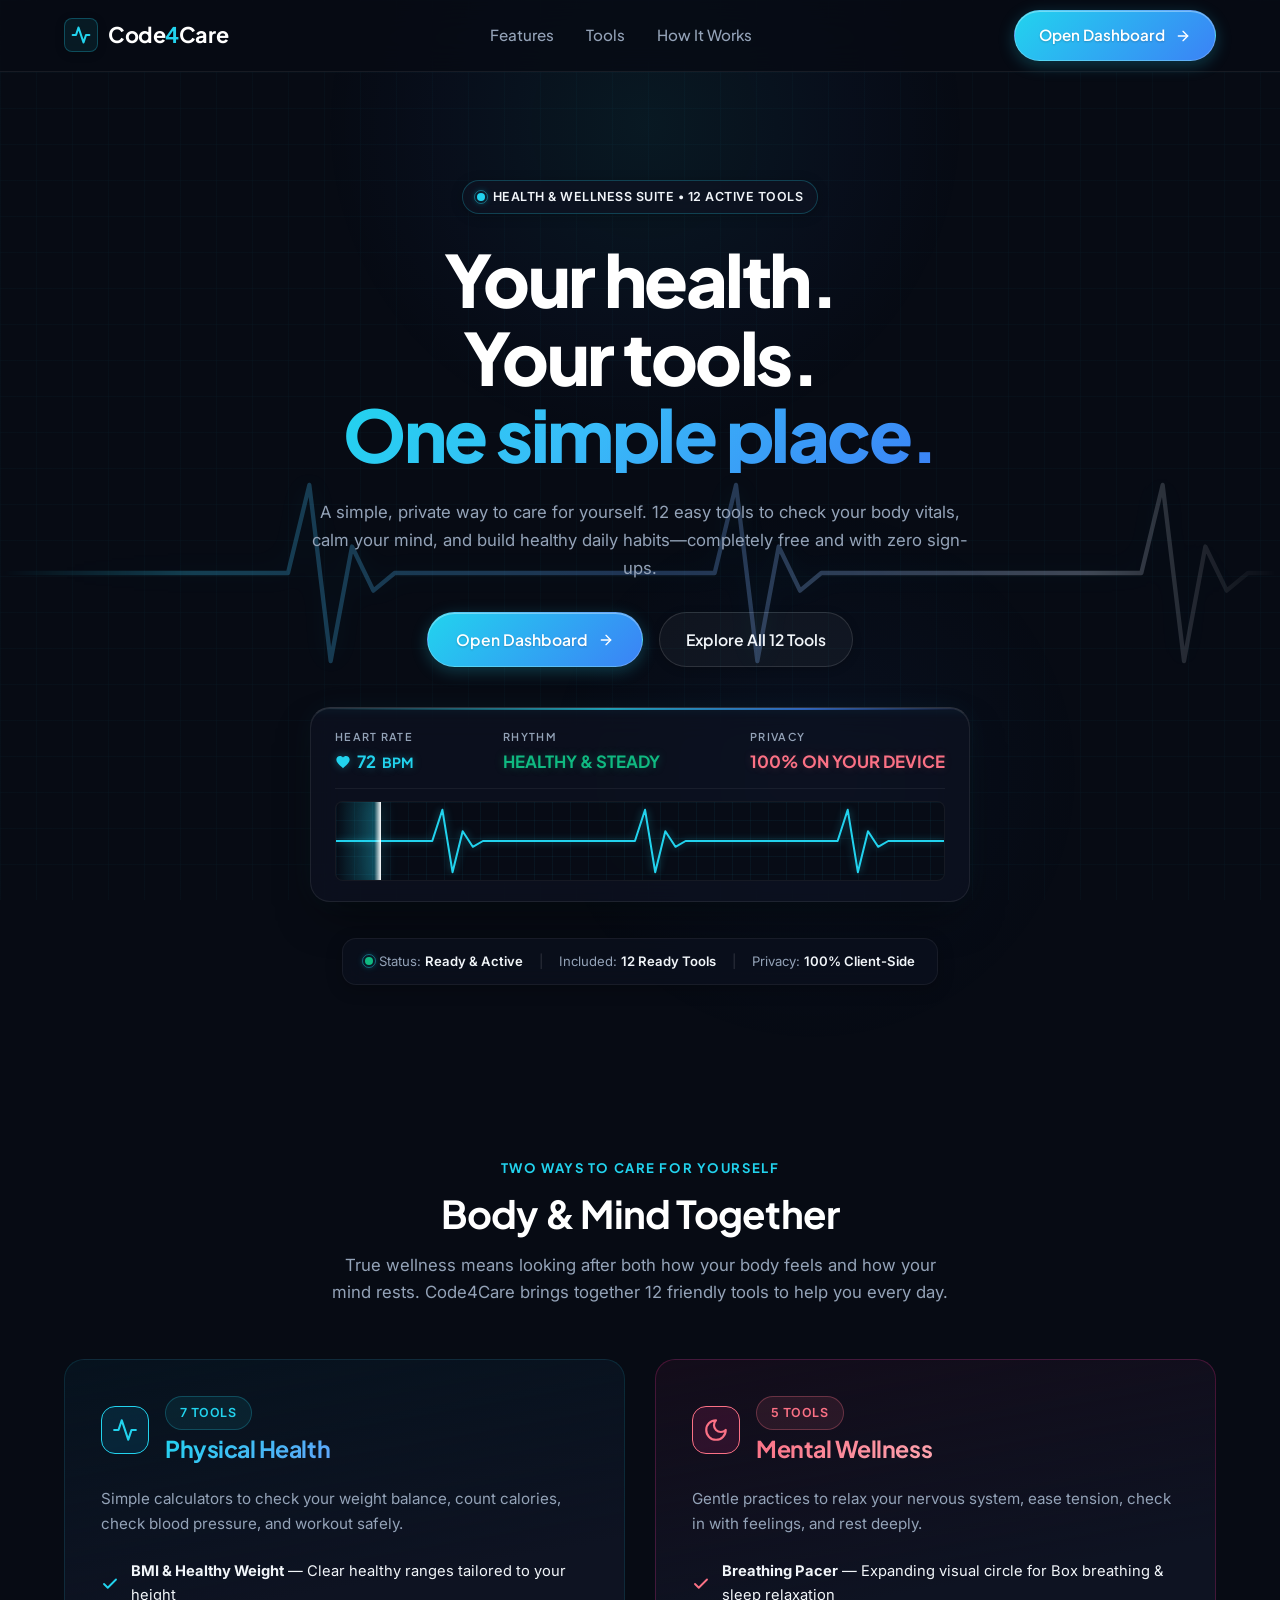
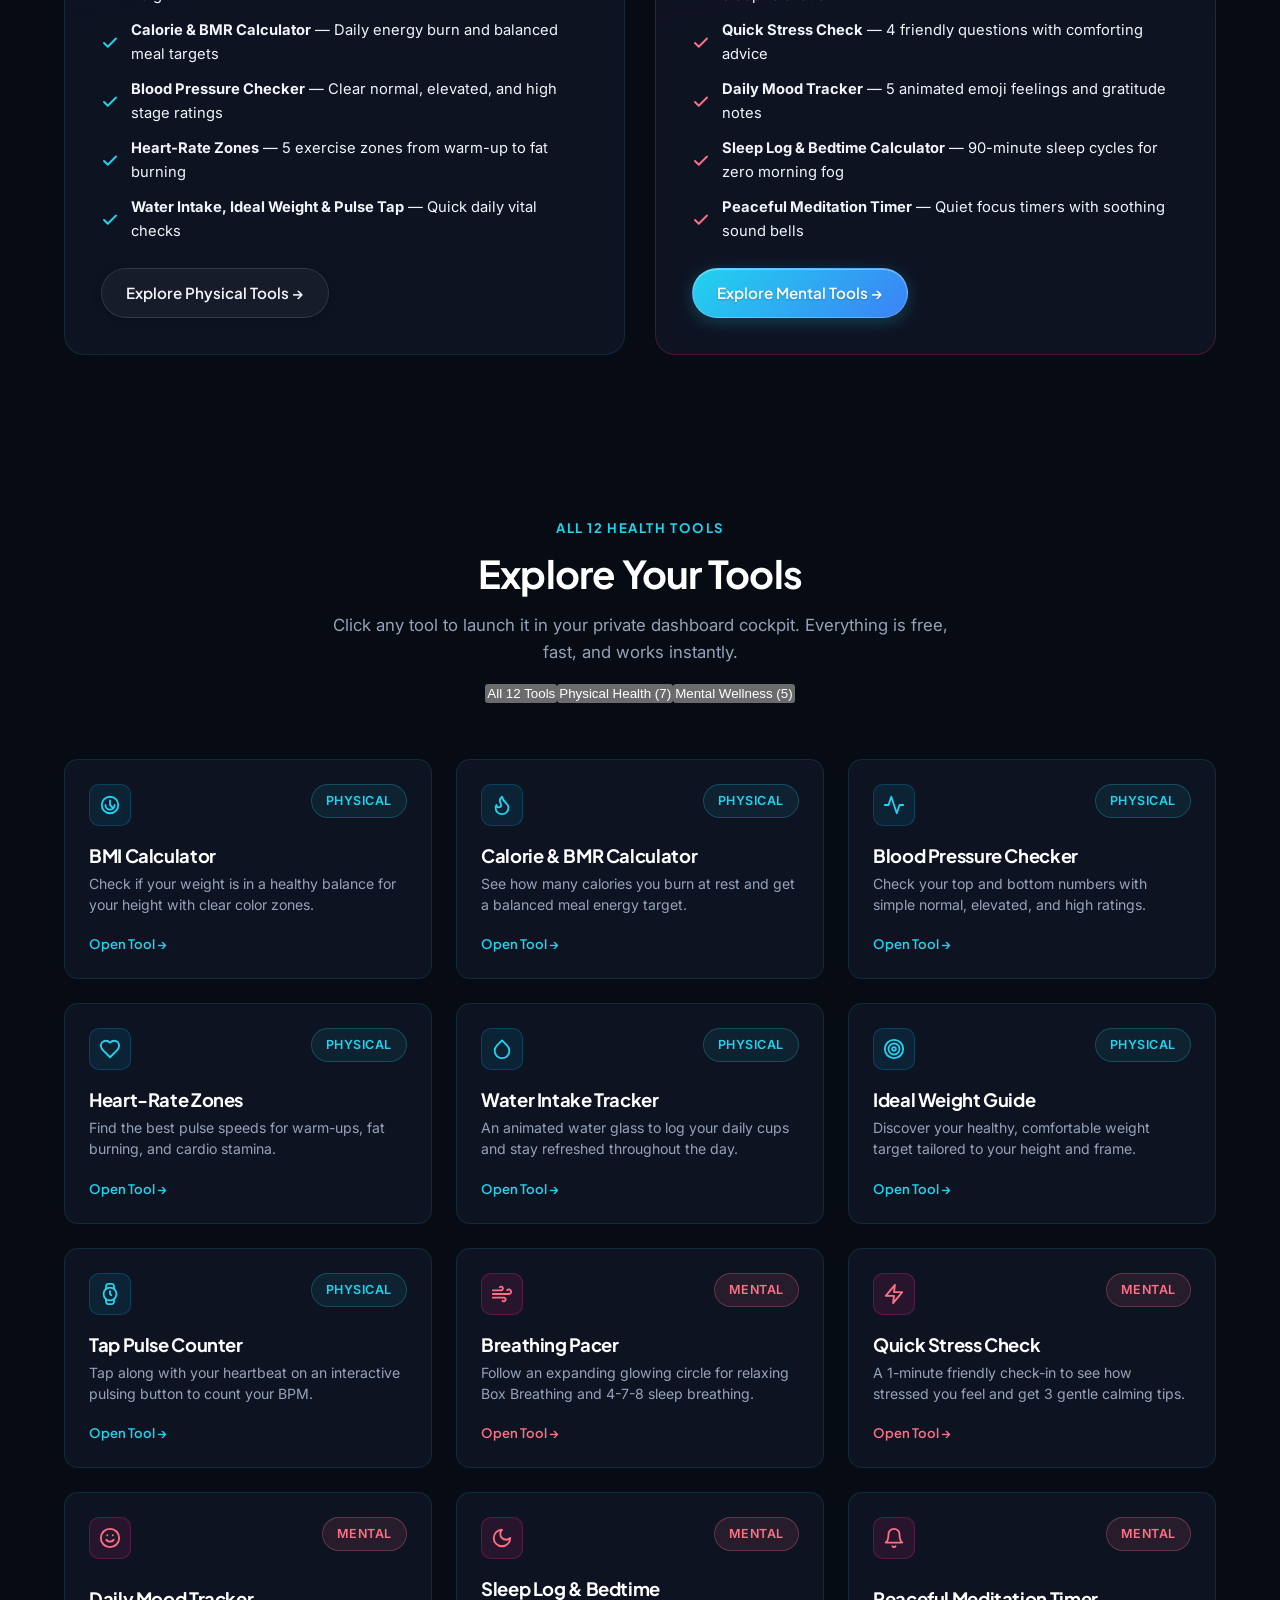
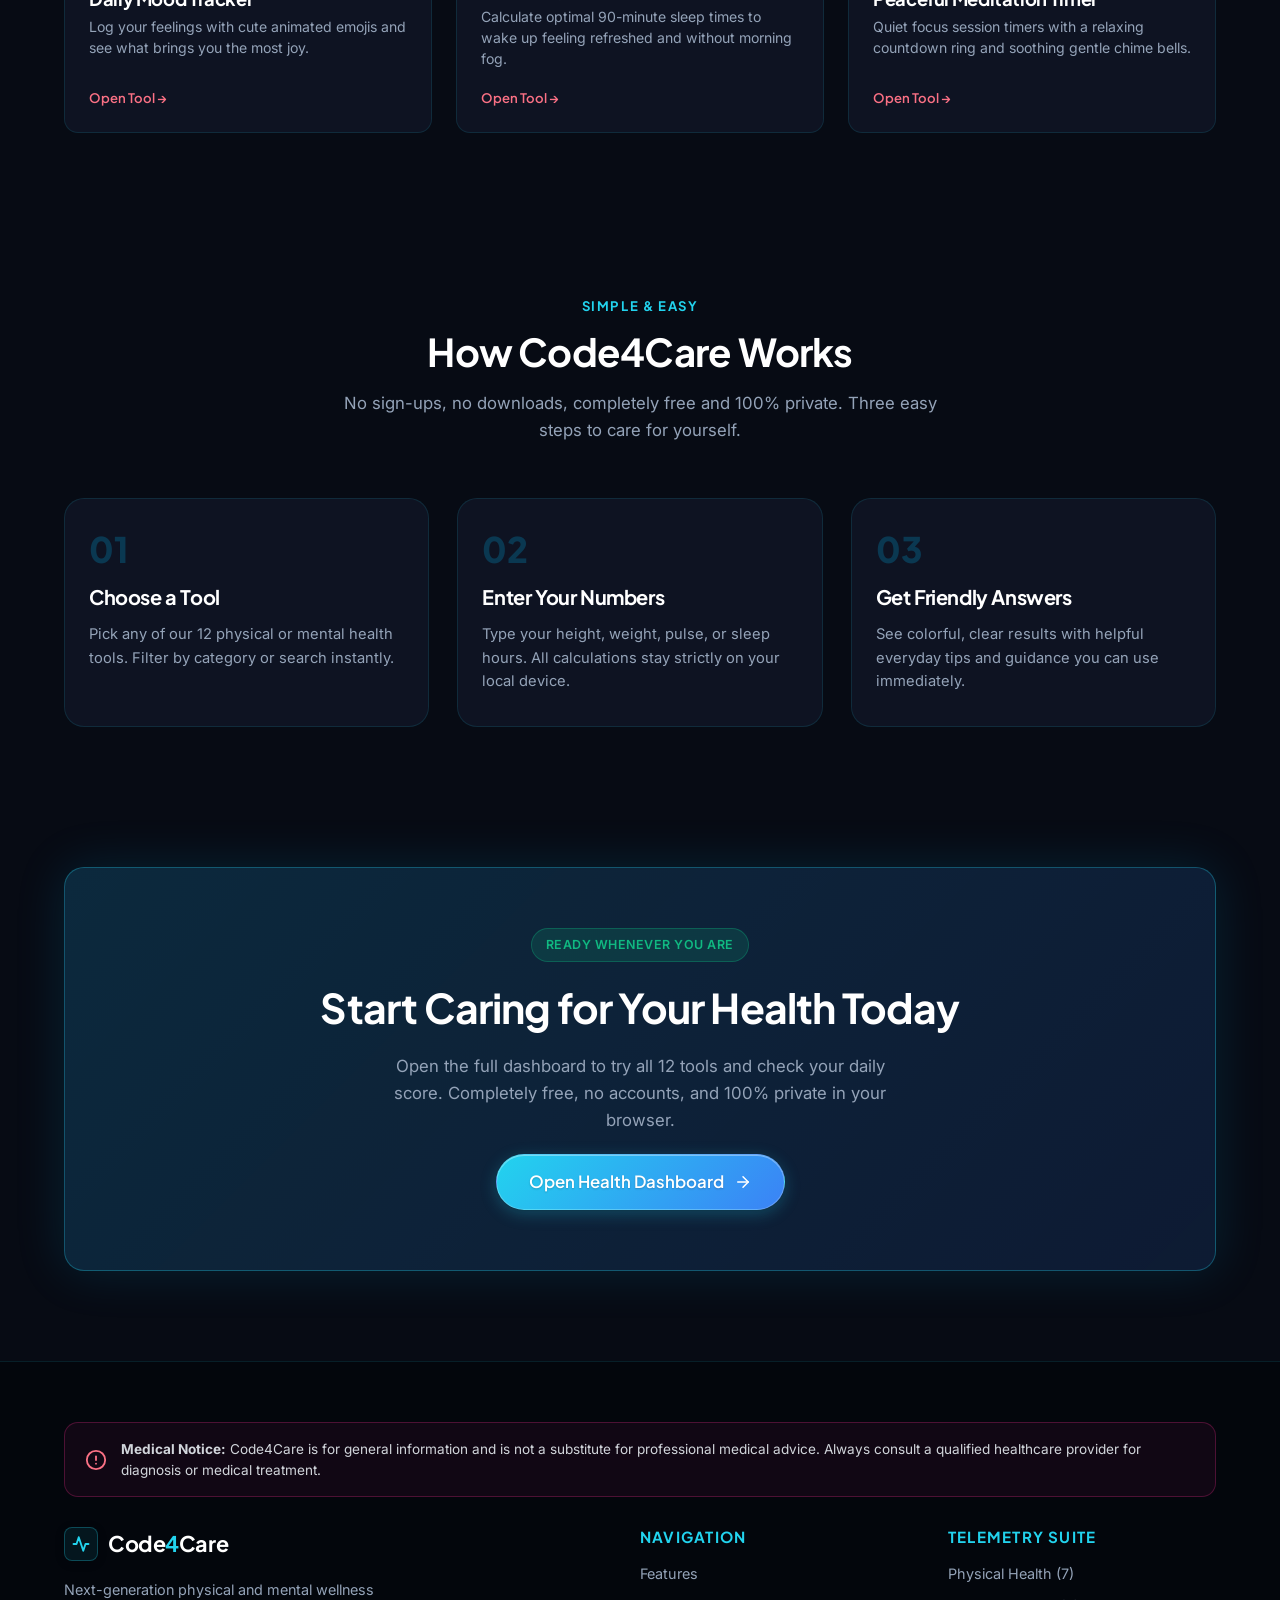
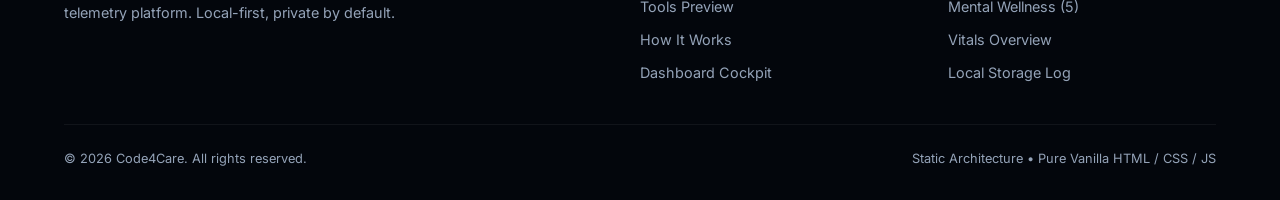
==== commit dad353f6: "update website" ====
--- a/index.html
+++ b/index.html
@@ -6,13 +6,14 @@
   <title>Code4Care | Physical & Mental Health Care Tools</title>
   <meta name="description" content="Code4Care is a unified, privacy-first diagnostic and wellness cockpit featuring physical biomarker calculators and mental health tools in a futuristic neon interface.">
 
-  <!-- Typography: Space Grotesk (Headings) & Inter (Body) -->
+  <!-- Typography: Plus Jakarta Sans (Headings), Space Grotesk & Inter (Body) -->
   <link rel="preconnect" href="https://fonts.googleapis.com">
   <link rel="preconnect" href="https://fonts.gstatic.com" crossorigin>
-  <link href="https://fonts.googleapis.com/css2?family=Inter:wght@300;400;500;600;700&family=Space+Grotesk:wght@500;600;700;800&display=swap" rel="stylesheet">
+  <link href="https://fonts.googleapis.com/css2?family=Inter:wght@300;400;500;600;700&family=Plus+Jakarta+Sans:wght@500;600;700;800&family=Space+Grotesk:wght@500;600;700;800&display=swap" rel="stylesheet">
 
   <!-- Core Design System -->
   <link rel="stylesheet" href="css/style.css">
+  <link rel="stylesheet" href="css/tools.css">
 </head>
 <body>
 
@@ -83,12 +84,11 @@
         <svg class="ecg-svg" viewBox="0 0 1200 100" fill="none" preserveAspectRatio="none">
           <defs>
             <linearGradient id="ecg-high-contrast-grad" x1="0%" y1="0%" x2="100%" y2="0%">
-              <stop offset="0%" stop-color="#00F0FF" />
-              <stop offset="20%" stop-color="#FFFFFF" />
-              <stop offset="45%" stop-color="#00F0FF" />
-              <stop offset="65%" stop-color="#FF2E93" />
-              <stop offset="85%" stop-color="#FFFFFF" />
-              <stop offset="100%" stop-color="#00F0FF" />
+              <stop offset="0%" stop-color="#22D3EE" />
+              <stop offset="25%" stop-color="#60A5FA" />
+              <stop offset="50%" stop-color="#FFFFFF" />
+              <stop offset="75%" stop-color="#3B82F6" />
+              <stop offset="100%" stop-color="#22D3EE" />
             </linearGradient>
           </defs>
           <path class="ecg-path-high-contrast" d="M 0 50 L 120 50 L 135 50 L 145 10 L 155 90 L 165 38 L 175 58 L 185 50 L 320 50 L 335 50 L 345 10 L 355 90 L 365 38 L 375 58 L 385 50 L 520 50 L 535 50 L 545 10 L 555 90 L 565 38 L 575 58 L 585 50 L 720 50 L 735 50 L 745 10 L 755 90 L 765 38 L 775 58 L 785 50 L 920 50 L 935 50 L 945 10 L 955 90 L 965 38 L 975 58 L 985 50 L 1120 50 L 1135 50 L 1145 10 L 1155 90 L 1165 38 L 1175 58 L 1185 50 L 1200 50" />
@@ -100,18 +100,18 @@
         <div class="hero-content hero-content-centered">
           <div class="badge badge-high-contrast">
             <span class="pulse-dot"></span>
-            <span>Vitals &amp; Wellness Monitor v1.0</span>
+            <span>Health &amp; Wellness Suite &bull; 12 Active Tools</span>
           </div>
 
           <h1 class="hero-title">
             Your health. <br>
             Your tools. <br>
-            <span class="gradient-text">One place.</span>
+            <span class="gradient-text">One simple place.</span>
           </h1>
 
           <p class="hero-subtitle">
-            A unified, privacy-first diagnostic cockpit. Monitor physical vitals, 
-            calibrate mental wellness, and track real health trends—without bloated apps or sign-ups.
+            A simple, private way to care for yourself. 12 easy tools to check your body vitals, 
+            calm your mind, and build healthy daily habits—completely free and with zero sign-ups.
           </p>
 
           <div class="hero-buttons">
@@ -123,7 +123,7 @@
               </svg>
             </a>
             <a href="#tools" class="btn btn-secondary" id="hero-explore-btn">
-              <span>Explore tools</span>
+              <span>Explore All 12 Tools</span>
             </a>
           </div>
 
@@ -131,7 +131,7 @@
           <div class="hero-vitals-monitor" role="region" aria-label="High Contrast Live Vitals Oscilloscope">
             <div class="monitor-vitals-header">
               <div class="monitor-stat">
-                <span class="monitor-label">HR TELEMETRY</span>
+                <span class="monitor-label">HEART RATE</span>
                 <span class="monitor-value neon-cyan">
                   <svg class="heart-pulse-icon" viewBox="0 0 24 24" width="16" height="16" fill="currentColor" aria-hidden="true">
                     <path d="M12 21.35l-1.45-1.32C5.4 15.36 2 12.28 2 8.5 2 5.42 4.42 3 7.5 3c1.74 0 3.41.81 4.5 2.09C13.09 3.81 14.76 3 16.5 3 19.58 3 22 5.42 22 8.5c0 3.78-3.4 6.86-8.55 11.54L12 21.35z"/>
@@ -141,11 +141,11 @@
               </div>
               <div class="monitor-stat">
                 <span class="monitor-label">RHYTHM</span>
-                <span class="monitor-value neon-green">NORMAL SINUS</span>
+                <span class="monitor-value neon-green">HEALTHY &amp; STEADY</span>
               </div>
               <div class="monitor-stat">
-                <span class="monitor-label">SYSTEM</span>
-                <span class="monitor-value neon-pink">ONLINE &bull; PRIVATE</span>
+                <span class="monitor-label">PRIVACY</span>
+                <span class="monitor-value neon-pink">100% ON YOUR DEVICE</span>
               </div>
             </div>
 
@@ -163,11 +163,11 @@
           <div class="hero-telemetry-strip" role="status">
             <div class="hero-telemetry-item">
               <span class="pulse-dot" style="background-color: var(--success);" aria-hidden="true"></span>
-              <span>System: <strong>Nominal</strong></span>
+              <span>Status: <strong>Ready &amp; Active</strong></span>
             </div>
             <span style="color: rgba(255,255,255,0.15)">|</span>
             <div class="hero-telemetry-item">
-              <span>Planned Engines: <strong>12 Tools</strong></span>
+              <span>Included: <strong>12 Ready Tools</strong></span>
             </div>
             <span style="color: rgba(255,255,255,0.15)">|</span>
             <div class="hero-telemetry-item">
@@ -184,11 +184,11 @@
     <section class="features-section" id="features">
       <div class="container">
         <div class="section-header">
-          <span class="section-tag">Telemetry Categories</span>
-          <h2 class="section-title">Two Pillars of Human Vitality</h2>
+          <span class="section-tag">Two Ways to Care for Yourself</span>
+          <h2 class="section-title">Body &amp; Mind Together</h2>
           <p class="section-desc">
-            Complete wellness requires synchronizing biomechanics with neuro-cognitive balance.
-            Code4Care organizes all tools into two dedicated telemetry streams.
+            True wellness means looking after both how your body feels and how your mind rests.
+            Code4Care brings together 12 friendly tools to help you every day.
           </p>
         </div>
 
@@ -202,39 +202,39 @@
                 </svg>
               </div>
               <div>
-                <span class="badge" style="margin-bottom: 4px;">Stream 01</span>
+                <span class="badge" style="margin-bottom: 4px;">7 Tools</span>
                 <h3 class="panel-title gradient-text-cerulean">Physical Health</h3>
               </div>
             </div>
 
             <p class="panel-desc">
-              Clinical diagnostic equations, cardiovascular zone planning, metabolic telemetry, and hydration targets.
+              Simple calculators to check your weight balance, count calories, check blood pressure, and workout safely.
             </p>
 
             <ul class="tool-checklist">
               <li class="checklist-item">
                 <svg viewBox="0 0 24 24" width="18" height="18" fill="none" stroke="currentColor" stroke-width="2.5" stroke-linecap="round" stroke-linejoin="round" aria-hidden="true"><polyline points="20 6 9 17 4 12"/></svg>
-                <span><strong>BMI &amp; Body Composition</strong> — WHO categorizations and healthy weight limits</span>
-              </li>
-              <li class="checklist-item">
-                <svg viewBox="0 0 24 24" width="18" height="18" fill="none" stroke="currentColor" stroke-width="2.5" stroke-linecap="round" stroke-linejoin="round" aria-hidden="true"><polyline points="20 6 9 17 4 12"/></svg>
-                <span><strong>Calorie &amp; BMR Calculator</strong> — Mifflin-St Jeor metabolic expenditure</span>
-              </li>
-              <li class="checklist-item">
-                <svg viewBox="0 0 24 24" width="18" height="18" fill="none" stroke="currentColor" stroke-width="2.5" stroke-linecap="round" stroke-linejoin="round" aria-hidden="true"><polyline points="20 6 9 17 4 12"/></svg>
-                <span><strong>Blood Pressure Checker</strong> — Systolic/diastolic clinical stage evaluator</span>
-              </li>
-              <li class="checklist-item">
-                <svg viewBox="0 0 24 24" width="18" height="18" fill="none" stroke="currentColor" stroke-width="2.5" stroke-linecap="round" stroke-linejoin="round" aria-hidden="true"><polyline points="20 6 9 17 4 12"/></svg>
-                <span><strong>Heart-Rate Zones</strong> — 5 aerobic &amp; anaerobic training boundaries</span>
-              </li>
-              <li class="checklist-item">
-                <svg viewBox="0 0 24 24" width="18" height="18" fill="none" stroke="currentColor" stroke-width="2.5" stroke-linecap="round" stroke-linejoin="round" aria-hidden="true"><polyline points="20 6 9 17 4 12"/></svg>
-                <span><strong>Hydration, Ideal Weight &amp; Pulse Counter</strong> — Quick vital taps</span>
+                <span><strong>BMI &amp; Healthy Weight</strong> — Clear healthy ranges tailored to your height</span>
+              </li>
+              <li class="checklist-item">
+                <svg viewBox="0 0 24 24" width="18" height="18" fill="none" stroke="currentColor" stroke-width="2.5" stroke-linecap="round" stroke-linejoin="round" aria-hidden="true"><polyline points="20 6 9 17 4 12"/></svg>
+                <span><strong>Calorie &amp; BMR Calculator</strong> — Daily energy burn and balanced meal targets</span>
+              </li>
+              <li class="checklist-item">
+                <svg viewBox="0 0 24 24" width="18" height="18" fill="none" stroke="currentColor" stroke-width="2.5" stroke-linecap="round" stroke-linejoin="round" aria-hidden="true"><polyline points="20 6 9 17 4 12"/></svg>
+                <span><strong>Blood Pressure Checker</strong> — Clear normal, elevated, and high stage ratings</span>
+              </li>
+              <li class="checklist-item">
+                <svg viewBox="0 0 24 24" width="18" height="18" fill="none" stroke="currentColor" stroke-width="2.5" stroke-linecap="round" stroke-linejoin="round" aria-hidden="true"><polyline points="20 6 9 17 4 12"/></svg>
+                <span><strong>Heart-Rate Zones</strong> — 5 exercise zones from warm-up to fat burning</span>
+              </li>
+              <li class="checklist-item">
+                <svg viewBox="0 0 24 24" width="18" height="18" fill="none" stroke="currentColor" stroke-width="2.5" stroke-linecap="round" stroke-linejoin="round" aria-hidden="true"><polyline points="20 6 9 17 4 12"/></svg>
+                <span><strong>Water Intake, Ideal Weight &amp; Pulse Tap</strong> — Quick daily vital checks</span>
               </li>
             </ul>
 
-            <a href="dashboard.html" class="btn btn-secondary" style="margin-top: auto; align-self: flex-start;">
+            <a href="dashboard.html?section=physical" class="btn btn-secondary" style="margin-top: auto; align-self: flex-start;">
               Explore Physical Tools &rarr;
             </a>
           </div>
@@ -248,39 +248,39 @@
                 </svg>
               </div>
               <div>
-                <span class="badge badge-rose" style="margin-bottom: 4px;">Stream 02</span>
+                <span class="badge badge-rose" style="margin-bottom: 4px;">5 Tools</span>
                 <h3 class="panel-title gradient-text-rose">Mental Wellness</h3>
               </div>
             </div>
 
             <p class="panel-desc">
-              Autonomic regulation, vagal nerve pacing, stress index scoring, and sleep architecture tracking.
+              Gentle practices to relax your nervous system, ease tension, check in with feelings, and rest deeply.
             </p>
 
             <ul class="tool-checklist">
               <li class="checklist-item">
                 <svg viewBox="0 0 24 24" width="18" height="18" fill="none" stroke="currentColor" stroke-width="2.5" stroke-linecap="round" stroke-linejoin="round" aria-hidden="true"><polyline points="20 6 9 17 4 12"/></svg>
-                <span><strong>Breathing Pacer</strong> — Box breathing (4-4-4-4), 4-7-8, and Coherence rhythms</span>
-              </li>
-              <li class="checklist-item">
-                <svg viewBox="0 0 24 24" width="18" height="18" fill="none" stroke="currentColor" stroke-width="2.5" stroke-linecap="round" stroke-linejoin="round" aria-hidden="true"><polyline points="20 6 9 17 4 12"/></svg>
-                <span><strong>Stress Check Index</strong> — Validated Perceived Stress Scale evaluation</span>
-              </li>
-              <li class="checklist-item">
-                <svg viewBox="0 0 24 24" width="18" height="18" fill="none" stroke="currentColor" stroke-width="2.5" stroke-linecap="round" stroke-linejoin="round" aria-hidden="true"><polyline points="20 6 9 17 4 12"/></svg>
-                <span><strong>Mood Matrix Tracker</strong> — Valence &amp; energy emotional state logging</span>
-              </li>
-              <li class="checklist-item">
-                <svg viewBox="0 0 24 24" width="18" height="18" fill="none" stroke="currentColor" stroke-width="2.5" stroke-linecap="round" stroke-linejoin="round" aria-hidden="true"><polyline points="20 6 9 17 4 12"/></svg>
-                <span><strong>Sleep Log Architecture</strong> — 90-minute sleep cycles and sleep debt</span>
-              </li>
-              <li class="checklist-item">
-                <svg viewBox="0 0 24 24" width="18" height="18" fill="none" stroke="currentColor" stroke-width="2.5" stroke-linecap="round" stroke-linejoin="round" aria-hidden="true"><polyline points="20 6 9 17 4 12"/></svg>
-                <span><strong>Meditation Session Timer</strong> — Ambient focus with gentle intervals</span>
+                <span><strong>Breathing Pacer</strong> — Expanding visual circle for Box breathing &amp; sleep relaxation</span>
+              </li>
+              <li class="checklist-item">
+                <svg viewBox="0 0 24 24" width="18" height="18" fill="none" stroke="currentColor" stroke-width="2.5" stroke-linecap="round" stroke-linejoin="round" aria-hidden="true"><polyline points="20 6 9 17 4 12"/></svg>
+                <span><strong>Quick Stress Check</strong> — 4 friendly questions with comforting advice</span>
+              </li>
+              <li class="checklist-item">
+                <svg viewBox="0 0 24 24" width="18" height="18" fill="none" stroke="currentColor" stroke-width="2.5" stroke-linecap="round" stroke-linejoin="round" aria-hidden="true"><polyline points="20 6 9 17 4 12"/></svg>
+                <span><strong>Daily Mood Tracker</strong> — 5 animated emoji feelings and gratitude notes</span>
+              </li>
+              <li class="checklist-item">
+                <svg viewBox="0 0 24 24" width="18" height="18" fill="none" stroke="currentColor" stroke-width="2.5" stroke-linecap="round" stroke-linejoin="round" aria-hidden="true"><polyline points="20 6 9 17 4 12"/></svg>
+                <span><strong>Sleep Log &amp; Bedtime Calculator</strong> — 90-minute sleep cycles for zero morning fog</span>
+              </li>
+              <li class="checklist-item">
+                <svg viewBox="0 0 24 24" width="18" height="18" fill="none" stroke="currentColor" stroke-width="2.5" stroke-linecap="round" stroke-linejoin="round" aria-hidden="true"><polyline points="20 6 9 17 4 12"/></svg>
+                <span><strong>Peaceful Meditation Timer</strong> — Quiet focus timers with soothing sound bells</span>
               </li>
             </ul>
 
-            <a href="dashboard.html" class="btn btn-primary" style="margin-top: auto; align-self: flex-start;">
+            <a href="dashboard.html?section=mental" class="btn btn-primary" style="margin-top: auto; align-self: flex-start;">
               Explore Mental Tools &rarr;
             </a>
           </div>
@@ -290,20 +290,30 @@
 
     <!-- ====================================================================
          Tools Preview Grid (6 Featured Tool Tiles)
+         ==================================================================== -->
+    <!-- ====================================================================
+         All 12 Health & Wellness Tools (Filterable Preview)
          ==================================================================== -->
     <section class="tools-preview-section" id="tools">
       <div class="container">
         <div class="section-header">
-          <span class="section-tag">Featured Engines</span>
-          <h2 class="section-title">Tools Preview</h2>
+          <span class="section-tag">All 12 Health Tools</span>
+          <h2 class="section-title">Explore Your Tools</h2>
           <p class="section-desc">
-            A sneak peek at the diagnostic instruments and wellness monitors built into the dashboard.
+            Click any tool to launch it in your private dashboard cockpit. Everything is free, fast, and works instantly.
           </p>
-        </div>
-
-        <div class="preview-grid">
+
+          <!-- Simple Category Filter Buttons -->
+          <div class="filter-tabs" style="display: inline-flex; margin-top: 18px;" role="tablist">
+            <button class="filter-tab-btn active" id="home-filter-all" data-home-filter="all">All 12 Tools</button>
+            <button class="filter-tab-btn" id="home-filter-physical" data-home-filter="physical">Physical Health (7)</button>
+            <button class="filter-tab-btn" id="home-filter-mental" data-home-filter="mental">Mental Wellness (5)</button>
+          </div>
+        </div>
+
+        <div class="preview-grid" id="home-tools-grid">
           <!-- 1. BMI Calculator (Physical) -->
-          <article class="tool-preview-tile physical">
+          <article class="tool-preview-tile physical" data-category="physical">
             <div class="tile-top">
               <div class="tile-icon" aria-hidden="true">
                 <svg viewBox="0 0 24 24" width="22" height="22" fill="none" stroke="currentColor" stroke-width="2" stroke-linecap="round" stroke-linejoin="round"><circle cx="12" cy="12" r="9"/><path d="M12 7v5l3 3"/><path d="M7 12a5 5 0 0 0 10 0"/></svg>
@@ -312,13 +322,103 @@
             </div>
             <div class="tile-body">
               <h4>BMI Calculator</h4>
-              <p>Compute Body Mass Index, body fat estimates, and healthy target weight ranges.</p>
-            </div>
-            <a href="dashboard.html" class="tile-link">Open in Dashboard &rarr;</a>
-          </article>
-
-          <!-- 2. Breathing Pacer (Mental) -->
-          <article class="tool-preview-tile mental">
+              <p>Check if your weight is in a healthy balance for your height with clear color zones.</p>
+            </div>
+            <a href="dashboard.html?tool=bmi-calculator" class="tile-link">Open Tool &rarr;</a>
+          </article>
+
+          <!-- 2. Calorie & BMR (Physical) -->
+          <article class="tool-preview-tile physical" data-category="physical">
+            <div class="tile-top">
+              <div class="tile-icon" aria-hidden="true">
+                <svg viewBox="0 0 24 24" width="22" height="22" fill="none" stroke="currentColor" stroke-width="2" stroke-linecap="round" stroke-linejoin="round"><path d="M8.5 14.5A2.5 2.5 0 0 0 11 12c0-1.38-.5-2-1-3-1.072-2.143-.224-4.054 2-6 .5 2.5 2 4.9 4 6.5 2 1.6 3 3.5 3 5.5a7 7 0 1 1-14 0c0-1.153.433-2.294 1-3a2.5 2.5 0 0 0 2.5 2.5z"/></svg>
+              </div>
+              <span class="badge">Physical</span>
+            </div>
+            <div class="tile-body">
+              <h4>Calorie &amp; BMR Calculator</h4>
+              <p>See how many calories you burn at rest and get a balanced meal energy target.</p>
+            </div>
+            <a href="dashboard.html?tool=calorie-bmr" class="tile-link">Open Tool &rarr;</a>
+          </article>
+
+          <!-- 3. Blood Pressure Checker (Physical) -->
+          <article class="tool-preview-tile physical" data-category="physical">
+            <div class="tile-top">
+              <div class="tile-icon" aria-hidden="true">
+                <svg viewBox="0 0 24 24" width="22" height="22" fill="none" stroke="currentColor" stroke-width="2" stroke-linecap="round" stroke-linejoin="round"><polyline points="22 12 18 12 15 21 9 3 6 12 2 12"/></svg>
+              </div>
+              <span class="badge">Physical</span>
+            </div>
+            <div class="tile-body">
+              <h4>Blood Pressure Checker</h4>
+              <p>Check your top and bottom numbers with simple normal, elevated, and high ratings.</p>
+            </div>
+            <a href="dashboard.html?tool=blood-pressure" class="tile-link">Open Tool &rarr;</a>
+          </article>
+
+          <!-- 4. Heart-Rate Zones (Physical) -->
+          <article class="tool-preview-tile physical" data-category="physical">
+            <div class="tile-top">
+              <div class="tile-icon" aria-hidden="true">
+                <svg viewBox="0 0 24 24" width="22" height="22" fill="none" stroke="currentColor" stroke-width="2" stroke-linecap="round" stroke-linejoin="round"><path d="M19 14c1.49-1.46 3-3.21 3-5.5A5.5 5.5 0 0 0 16.5 3c-1.76 0-3 .5-4.5 2-1.5-1.5-2.74-2-4.5-2A5.5 5.5 0 0 0 2 8.5c0 2.3 1.5 4.05 3 5.5l7 7Z"/></svg>
+              </div>
+              <span class="badge">Physical</span>
+            </div>
+            <div class="tile-body">
+              <h4>Heart-Rate Zones</h4>
+              <p>Find the best pulse speeds for warm-ups, fat burning, and cardio stamina.</p>
+            </div>
+            <a href="dashboard.html?tool=heart-rate-zones" class="tile-link">Open Tool &rarr;</a>
+          </article>
+
+          <!-- 5. Water Intake (Physical) -->
+          <article class="tool-preview-tile physical" data-category="physical">
+            <div class="tile-top">
+              <div class="tile-icon" aria-hidden="true">
+                <svg viewBox="0 0 24 24" width="22" height="22" fill="none" stroke="currentColor" stroke-width="2" stroke-linecap="round" stroke-linejoin="round"><path d="M12 2.69l5.66 5.66a8 8 0 1 1-11.31 0z"/></svg>
+              </div>
+              <span class="badge">Physical</span>
+            </div>
+            <div class="tile-body">
+              <h4>Water Intake Tracker</h4>
+              <p>An animated water glass to log your daily cups and stay refreshed throughout the day.</p>
+            </div>
+            <a href="dashboard.html?tool=water-intake" class="tile-link">Open Tool &rarr;</a>
+          </article>
+
+          <!-- 6. Ideal Weight (Physical) -->
+          <article class="tool-preview-tile physical" data-category="physical">
+            <div class="tile-top">
+              <div class="tile-icon" aria-hidden="true">
+                <svg viewBox="0 0 24 24" width="22" height="22" fill="none" stroke="currentColor" stroke-width="2" stroke-linecap="round" stroke-linejoin="round"><circle cx="12" cy="12" r="10"/><circle cx="12" cy="12" r="6"/><circle cx="12" cy="12" r="2"/></svg>
+              </div>
+              <span class="badge">Physical</span>
+            </div>
+            <div class="tile-body">
+              <h4>Ideal Weight Guide</h4>
+              <p>Discover your healthy, comfortable weight target tailored to your height and frame.</p>
+            </div>
+            <a href="dashboard.html?tool=ideal-weight" class="tile-link">Open Tool &rarr;</a>
+          </article>
+
+          <!-- 7. Pulse Counter (Physical) -->
+          <article class="tool-preview-tile physical" data-category="physical">
+            <div class="tile-top">
+              <div class="tile-icon" aria-hidden="true">
+                <svg viewBox="0 0 24 24" width="22" height="22" fill="none" stroke="currentColor" stroke-width="2" stroke-linecap="round" stroke-linejoin="round"><circle cx="12" cy="12" r="7"/><polyline points="12 9 12 12 13.5 13.5"/><path d="M16.51 17.35l-.35 3.83a2 2 0 0 1-2 1.82H9.83a2 2 0 0 1-2-1.82l-.35-3.83m.01-10.7l.35-3.83A2 2 0 0 1 9.83 1h4.34a2 2 0 0 1 2 1.82l.35 3.83"/></svg>
+              </div>
+              <span class="badge">Physical</span>
+            </div>
+            <div class="tile-body">
+              <h4>Tap Pulse Counter</h4>
+              <p>Tap along with your heartbeat on an interactive pulsing button to count your BPM.</p>
+            </div>
+            <a href="dashboard.html?tool=pulse-counter" class="tile-link">Open Tool &rarr;</a>
+          </article>
+
+          <!-- 8. Breathing Pacer (Mental) -->
+          <article class="tool-preview-tile mental" data-category="mental">
             <div class="tile-top">
               <div class="tile-icon" aria-hidden="true">
                 <svg viewBox="0 0 24 24" width="22" height="22" fill="none" stroke="currentColor" stroke-width="2" stroke-linecap="round" stroke-linejoin="round"><path d="M17.7 7.7a2.5 2.5 0 1 1 1.8 4.3H2"/><path d="M9.6 4.6A2 2 0 1 1 11 8H2"/><path d="M12.6 19.4A2 2 0 1 0 14 16H2"/></svg>
@@ -327,28 +427,13 @@
             </div>
             <div class="tile-body">
               <h4>Breathing Pacer</h4>
-              <p>Visual bio-pacing guide supporting Box Breathing, 4-7-8, and Coherence patterns.</p>
-            </div>
-            <a href="dashboard.html" class="tile-link">Open in Dashboard &rarr;</a>
-          </article>
-
-          <!-- 3. Blood Pressure Checker (Physical) -->
-          <article class="tool-preview-tile physical">
-            <div class="tile-top">
-              <div class="tile-icon" aria-hidden="true">
-                <svg viewBox="0 0 24 24" width="22" height="22" fill="none" stroke="currentColor" stroke-width="2" stroke-linecap="round" stroke-linejoin="round"><polyline points="22 12 18 12 15 21 9 3 6 12 2 12"/></svg>
-              </div>
-              <span class="badge">Physical</span>
-            </div>
-            <div class="tile-body">
-              <h4>Blood Pressure Checker</h4>
-              <p>Categorize systolic &amp; diastolic readings against AHA/ACC clinical stages.</p>
-            </div>
-            <a href="dashboard.html" class="tile-link">Open in Dashboard &rarr;</a>
-          </article>
-
-          <!-- 4. Stress Check (Mental) -->
-          <article class="tool-preview-tile mental">
+              <p>Follow an expanding glowing circle for relaxing Box Breathing and 4-7-8 sleep breathing.</p>
+            </div>
+            <a href="dashboard.html?tool=breathing-pacer" class="tile-link">Open Tool &rarr;</a>
+          </article>
+
+          <!-- 9. Stress Check (Mental) -->
+          <article class="tool-preview-tile mental" data-category="mental">
             <div class="tile-top">
               <div class="tile-icon" aria-hidden="true">
                 <svg viewBox="0 0 24 24" width="22" height="22" fill="none" stroke="currentColor" stroke-width="2" stroke-linecap="round" stroke-linejoin="round"><polygon points="13 2 3 14 12 14 11 22 21 10 12 10 13 2"/></svg>
@@ -356,29 +441,29 @@
               <span class="badge badge-rose">Mental</span>
             </div>
             <div class="tile-body">
-              <h4>Stress Check</h4>
-              <p>Fast clinical questionnaire evaluating perceived stress index and coping balance.</p>
-            </div>
-            <a href="dashboard.html" class="tile-link">Open in Dashboard &rarr;</a>
-          </article>
-
-          <!-- 5. Heart-Rate Zones (Physical) -->
-          <article class="tool-preview-tile physical">
-            <div class="tile-top">
-              <div class="tile-icon" aria-hidden="true">
-                <svg viewBox="0 0 24 24" width="22" height="22" fill="none" stroke="currentColor" stroke-width="2" stroke-linecap="round" stroke-linejoin="round"><path d="M19 14c1.49-1.46 3-3.21 3-5.5A5.5 5.5 0 0 0 16.5 3c-1.76 0-3 .5-4.5 2-1.5-1.5-2.74-2-4.5-2A5.5 5.5 0 0 0 2 8.5c0 2.3 1.5 4.05 3 5.5l7 7Z"/></svg>
-              </div>
-              <span class="badge">Physical</span>
-            </div>
-            <div class="tile-body">
-              <h4>Heart-Rate Zones</h4>
-              <p>Map your 5 cardio zones from warm-up to VO2 max using Karvonen formulas.</p>
-            </div>
-            <a href="dashboard.html" class="tile-link">Open in Dashboard &rarr;</a>
-          </article>
-
-          <!-- 6. Sleep Log (Mental) -->
-          <article class="tool-preview-tile mental">
+              <h4>Quick Stress Check</h4>
+              <p>A 1-minute friendly check-in to see how stressed you feel and get 3 gentle calming tips.</p>
+            </div>
+            <a href="dashboard.html?tool=stress-check" class="tile-link">Open Tool &rarr;</a>
+          </article>
+
+          <!-- 10. Mood Tracker (Mental) -->
+          <article class="tool-preview-tile mental" data-category="mental">
+            <div class="tile-top">
+              <div class="tile-icon" aria-hidden="true">
+                <svg viewBox="0 0 24 24" width="22" height="22" fill="none" stroke="currentColor" stroke-width="2" stroke-linecap="round" stroke-linejoin="round"><circle cx="12" cy="12" r="10"/><path d="M8 14s1.5 2 4 2 4-2 4-2"/><line x1="9" y1="9" x2="9.01" y2="9"/><line x1="15" y1="9" x2="15.01" y2="9"/></svg>
+              </div>
+              <span class="badge badge-rose">Mental</span>
+            </div>
+            <div class="tile-body">
+              <h4>Daily Mood Tracker</h4>
+              <p>Log your feelings with cute animated emojis and see what brings you the most joy.</p>
+            </div>
+            <a href="dashboard.html?tool=mood-tracker" class="tile-link">Open Tool &rarr;</a>
+          </article>
+
+          <!-- 11. Sleep Log (Mental) -->
+          <article class="tool-preview-tile mental" data-category="mental">
             <div class="tile-top">
               <div class="tile-icon" aria-hidden="true">
                 <svg viewBox="0 0 24 24" width="22" height="22" fill="none" stroke="currentColor" stroke-width="2" stroke-linecap="round" stroke-linejoin="round"><path d="M12 3a6 6 0 0 0 9 9 9 9 0 1 1-9-9Z"/></svg>
@@ -386,10 +471,25 @@
               <span class="badge badge-rose">Mental</span>
             </div>
             <div class="tile-body">
-              <h4>Sleep Log</h4>
-              <p>Track bedtime consistency, 90-minute sleep cycles, and daily sleep efficiency.</p>
-            </div>
-            <a href="dashboard.html" class="tile-link">Open in Dashboard &rarr;</a>
+              <h4>Sleep Log &amp; Bedtime</h4>
+              <p>Calculate optimal 90-minute sleep times to wake up feeling refreshed and without morning fog.</p>
+            </div>
+            <a href="dashboard.html?tool=sleep-log" class="tile-link">Open Tool &rarr;</a>
+          </article>
+
+          <!-- 12. Meditation Timer (Mental) -->
+          <article class="tool-preview-tile mental" data-category="mental">
+            <div class="tile-top">
+              <div class="tile-icon" aria-hidden="true">
+                <svg viewBox="0 0 24 24" width="22" height="22" fill="none" stroke="currentColor" stroke-width="2" stroke-linecap="round" stroke-linejoin="round"><path d="M6 8a6 6 0 0 1 12 0c0 7 3 9 3 9H3s3-2 3-9"/><path d="M10.3 21a1.94 1.94 0 0 0 3.4 0"/></svg>
+              </div>
+              <span class="badge badge-rose">Mental</span>
+            </div>
+            <div class="tile-body">
+              <h4>Peaceful Meditation Timer</h4>
+              <p>Quiet focus session timers with a relaxing countdown ring and soothing gentle chime bells.</p>
+            </div>
+            <a href="dashboard.html?tool=meditation-timer" class="tile-link">Open Tool &rarr;</a>
           </article>
         </div>
       </div>
@@ -401,10 +501,10 @@
     <section class="how-it-works-section" id="how-it-works">
       <div class="container">
         <div class="section-header">
-          <span class="section-tag">Operation Protocol</span>
-          <h2 class="section-title">How Code4Care Operates</h2>
+          <span class="section-tag">Simple &amp; Easy</span>
+          <h2 class="section-title">How Code4Care Works</h2>
           <p class="section-desc">
-            Engineered for speed, privacy, and zero friction. Three simple steps to actionable health insight.
+            No sign-ups, no downloads, completely free and 100% private. Three easy steps to care for yourself.
           </p>
         </div>
 
@@ -414,25 +514,25 @@
             <span class="step-number">01</span>
             <h3 class="step-title">Choose a Tool</h3>
             <p class="step-desc">
-              Browse by physical or mental category in the unified dashboard. Filter by need or search in real time.
+              Pick any of our 12 physical or mental health tools. Filter by category or search instantly.
             </p>
           </div>
 
           <!-- Step 2 -->
           <div class="step-card">
             <span class="step-number">02</span>
-            <h3 class="step-title">Enter Your Details</h3>
+            <h3 class="step-title">Enter Your Numbers</h3>
             <p class="step-desc">
-              Input metrics like height, weight, pulse, or breath rate. All data calculations stay strictly in your local browser.
+              Type your height, weight, pulse, or sleep hours. All calculations stay strictly on your local device.
             </p>
           </div>
 
           <!-- Step 3 -->
           <div class="step-card">
             <span class="step-number">03</span>
-            <h3 class="step-title">Get Instant Insights</h3>
+            <h3 class="step-title">Get Friendly Answers</h3>
             <p class="step-desc">
-              Receive immediate visual telemetry, clinical standard classification ratings, and clear next steps.
+              See colorful, clear results with helpful everyday tips and guidance you can use immediately.
             </p>
           </div>
         </div>
@@ -445,13 +545,13 @@
     <section class="cta-section">
       <div class="container">
         <div class="cta-box">
-          <span class="badge badge-green">Ready to Deploy</span>
-          <h2>Take Command of Your Health Telemetry</h2>
+          <span class="badge badge-green">Ready Whenever You Are</span>
+          <h2>Start Caring for Your Health Today</h2>
           <p>
-            Launch the Code4Care cockpit right now. Completely free, open, and running 100% inside your browser.
+            Open the full dashboard to try all 12 tools and check your daily score. Completely free, no accounts, and 100% private in your browser.
           </p>
           <a href="dashboard.html" class="btn btn-primary" style="font-size: 1.05rem; padding: 14px 32px;">
-            <span>Open Dashboard Cockpit</span>
+            <span>Open Health Dashboard</span>
             <svg viewBox="0 0 24 24" width="18" height="18" fill="none" stroke="currentColor" stroke-width="2" stroke-linecap="round" stroke-linejoin="round" aria-hidden="true">
               <line x1="5" y1="12" x2="19" y2="12"></line>
               <polyline points="12 5 19 12 12 19"></polyline>
--- a/css/style.css
+++ b/css/style.css
@@ -5,37 +5,55 @@
 
 /* --- CSS Variables / Design Tokens --- */
 :root {
-  /* Color Palette */
-  --jet: #0A0A0C;             /* Main background */
-  --jet-deep: #050507;        /* Darker contrast layer */
-  --surface: #121217;         /* Card / Container surface */
-  --surface-elevated: #1A1A22;/* Hover & active surface */
-  --surface-glass: rgba(18, 18, 23, 0.75); /* Frosted glass */
+  /* Modern Calming Color Palette */
+  --base: #070B14;             /* Base dark canvas */
+  --base-deep: #03060C;        /* Deep background contrast */
+  --surface: #0E1322;          /* Card / Container surface */
+  --surface-elevated: #151D33; /* Elevated surface */
+  --surface-glass: rgba(14, 19, 34, 0.65); /* Frosted glass */
   
-  /* Primary & Accent Neons */
-  --cerulean: #00A7E1;        /* Primary cyan / Physical health */
-  --cerulean-deep: #007BA7;   /* Deeper shade for borders / hover */
-  --cerulean-glow: rgba(0, 167, 225, 0.35);
-  --cerulean-subtle: rgba(0, 167, 225, 0.12);
+  /* Primary Cyan & Accent Blue */
+  --cyan: #22D3EE;             /* Primary modern cyan */
+  --cyan-deep: #06B6D4;        /* Deeper cyan shade */
+  --cyan-glow: rgba(34, 211, 238, 0.22);
+  --cyan-subtle: rgba(34, 211, 238, 0.08);
   
-  --rose: #FF2E93;            /* Neon rose / Mental wellness / Urgent CTAs */
-  --rose-deep: #D01470;       /* Darker rose */
-  --rose-glow: rgba(255, 46, 147, 0.35);
-  --rose-subtle: rgba(255, 46, 147, 0.12);
+  --blue: #3B82F6;             /* Accent vibrant calming blue */
+  --blue-deep: #2563EB;        /* Deeper blue */
+  --blue-glow: rgba(59, 130, 246, 0.22);
+  --blue-subtle: rgba(59, 130, 246, 0.08);
+  
+  /* Single Coral Alert - ONLY for alerts / warnings */
+  --coral-alert: #FB7185;
+  --coral-glow: rgba(251, 113, 133, 0.22);
+  --coral-subtle: rgba(251, 113, 133, 0.08);
   
   /* Status Colors */
-  --success: #00E5A3;         /* Monitor green */
-  --warning: #FFB020;         /* Monitor amber */
+  --success: #10B981;          /* Calming emerald */
+  --warning: #F59E0B;          /* Soft amber */
   
-  /* Typography Colors (WCAG AA Compliant on #0A0A0C) */
-  --text: #F2F4F8;            /* High-contrast crisp body */
+  /* High-Contrast Crisp Typography */
+  --text: #F1F5F9;             /* High-contrast crisp body */
   --text-pure: #FFFFFF;
-  --muted: #8A8FA3;           /* Secondary informative text */
-  --border-subtle: rgba(0, 167, 225, 0.22);
-  --border-strong: rgba(0, 167, 225, 0.5);
+  --muted: #94A3B8;            /* Secondary muted text */
+  --border-glass: rgba(255, 255, 255, 0.08);
+  --border-cyan-glass: rgba(34, 211, 238, 0.16);
+  --border-subtle: rgba(34, 211, 238, 0.12);
+  --border-strong: rgba(34, 211, 238, 0.3);
+
+  /* Backward-Compatible Mappings */
+  --jet: var(--base);
+  --jet-deep: var(--base-deep);
+  --cerulean: var(--cyan);
+  --cerulean-deep: var(--cyan-deep);
+  --cerulean-glow: var(--cyan-glow);
+  --cerulean-subtle: var(--cyan-subtle);
+  --rose: var(--coral-alert);
+  --rose-glow: var(--coral-glow);
+  --rose-subtle: var(--coral-subtle);
 
   /* Fonts */
-  --font-heading: 'Space Grotesk', -apple-system, BlinkMacSystemFont, 'Segoe UI', Roboto, sans-serif;
+  --font-heading: 'Plus Jakarta Sans', 'Space Grotesk', -apple-system, BlinkMacSystemFont, 'Segoe UI', Roboto, sans-serif;
   --font-body: 'Inter', -apple-system, BlinkMacSystemFont, 'Segoe UI', Roboto, sans-serif;
 
   /* Layout & Geometry */
@@ -47,8 +65,8 @@
   --header-height: 72px;
 
   /* Transitions */
-  --transition-fast: 0.18s cubic-bezier(0.16, 1, 0.3, 1);
-  --transition-normal: 0.28s cubic-bezier(0.16, 1, 0.3, 1);
+  --transition-fast: 150ms cubic-bezier(0.16, 1, 0.3, 1);
+  --transition-normal: 200ms cubic-bezier(0.16, 1, 0.3, 1);
 }
 
 /* --- Global Reset & Box Sizing --- */
@@ -66,29 +84,29 @@
 
 body {
   font-family: var(--font-body);
-  background-color: var(--jet);
+  background-color: var(--base);
   color: var(--text);
   line-height: 1.6;
   min-height: 100vh;
   overflow-x: hidden;
   position: relative;
-  /* Medical Monitor Grid Background */
+  /* Soft Ambient Grid */
   background-image: 
-    linear-gradient(to right, rgba(0, 167, 225, 0.035) 1px, transparent 1px),
-    linear-gradient(to bottom, rgba(0, 167, 225, 0.035) 1px, transparent 1px);
+    linear-gradient(to right, rgba(34, 211, 238, 0.025) 1px, transparent 1px),
+    linear-gradient(to bottom, rgba(34, 211, 238, 0.025) 1px, transparent 1px);
   background-size: 36px 36px;
   background-attachment: fixed;
 }
 
-/* Ambient glow orb behind content */
+/* Soft ambient lighting behind content */
 body::before {
   content: '';
   position: fixed;
-  top: -150px;
-  left: 20%;
-  width: 500px;
-  height: 500px;
-  background: radial-gradient(circle, rgba(0, 167, 225, 0.12) 0%, transparent 70%);
+  top: -200px;
+  left: 25%;
+  width: 650px;
+  height: 650px;
+  background: radial-gradient(circle, rgba(34, 211, 238, 0.07) 0%, rgba(59, 130, 246, 0.03) 45%, transparent 70%);
   border-radius: 50%;
   pointer-events: none;
   z-index: 0;
@@ -97,11 +115,11 @@
 body::after {
   content: '';
   position: fixed;
-  bottom: 5%;
-  right: 10%;
-  width: 450px;
-  height: 450px;
-  background: radial-gradient(circle, rgba(255, 46, 147, 0.09) 0%, transparent 70%);
+  bottom: -150px;
+  right: 15%;
+  width: 550px;
+  height: 550px;
+  background: radial-gradient(circle, rgba(59, 130, 246, 0.05) 0%, transparent 70%);
   border-radius: 50%;
   pointer-events: none;
   z-index: 0;
@@ -109,7 +127,7 @@
 
 /* --- Accessible Focus Ring --- */
 :focus-visible {
-  outline: 2px solid var(--cerulean);
+  outline: 2px solid var(--cyan);
   outline-offset: 3px;
 }
 
@@ -131,7 +149,7 @@
 }
 
 .gradient-text {
-  background: linear-gradient(135deg, var(--cerulean) 10%, #68D4FF 45%, var(--rose) 100%);
+  background: linear-gradient(135deg, #22D3EE 0%, #38BDF8 40%, #3B82F6 100%);
   background-clip: text;
   -webkit-background-clip: text;
   -webkit-text-fill-color: transparent;
@@ -139,14 +157,14 @@
 }
 
 .gradient-text-rose {
-  background: linear-gradient(135deg, var(--rose) 0%, #FF85C0 100%);
+  background: linear-gradient(135deg, var(--coral-alert) 0%, #FDA4AF 100%);
   background-clip: text;
   -webkit-background-clip: text;
   -webkit-text-fill-color: transparent;
 }
 
 .gradient-text-cerulean {
-  background: linear-gradient(135deg, var(--cerulean) 0%, #68D4FF 100%);
+  background: linear-gradient(135deg, var(--cyan) 0%, #60A5FA 100%);
   background-clip: text;
   -webkit-background-clip: text;
   -webkit-text-fill-color: transparent;
@@ -176,41 +194,93 @@
   padding: 12px 24px;
   border-radius: var(--radius-full);
   cursor: pointer;
-  transition: all var(--transition-normal);
+  transition: all 200ms cubic-bezier(0.16, 1, 0.3, 1);
   border: 1px solid transparent;
   text-decoration: none;
   white-space: nowrap;
+  position: relative;
+  overflow: hidden;
+}
+
+.btn svg {
+  transition: transform 200ms cubic-bezier(0.16, 1, 0.3, 1);
 }
 
 .btn-primary {
-  background: var(--rose);
+  background: linear-gradient(135deg, var(--cyan) 0%, var(--blue) 100%);
   color: #FFFFFF;
-  box-shadow: 0 0 20px var(--rose-glow);
+  border: 1px solid rgba(255, 255, 255, 0.22);
+  box-shadow: 
+    0 4px 16px rgba(34, 211, 238, 0.25),
+    0 1px 2px rgba(0, 0, 0, 0.25),
+    inset 0 1px 0 rgba(255, 255, 255, 0.35);
+  text-shadow: 0 1px 2px rgba(0, 0, 0, 0.2);
+  transition: all 200ms cubic-bezier(0.16, 1, 0.3, 1);
+}
+
+.btn-primary::before {
+  content: '';
+  position: absolute;
+  top: 0;
+  left: -100%;
+  width: 100%;
+  height: 100%;
+  background: linear-gradient(90deg, transparent, rgba(255, 255, 255, 0.2), transparent);
+  transition: left 0.5s cubic-bezier(0.16, 1, 0.3, 1);
+  pointer-events: none;
 }
 
 .btn-primary:hover {
-  background: #FF4AA3;
-  box-shadow: 0 0 30px rgba(255, 46, 147, 0.6);
+  background: linear-gradient(135deg, #38BDF8 0%, #2563EB 100%);
+  color: #FFFFFF;
+  box-shadow: 
+    0 10px 26px -4px rgba(34, 211, 238, 0.4),
+    0 2px 6px rgba(0, 0, 0, 0.25),
+    inset 0 1px 0 rgba(255, 255, 255, 0.5);
   transform: translateY(-2px);
 }
 
+.btn-primary:hover::before {
+  left: 100%;
+}
+
+.btn-primary:hover svg {
+  transform: translateX(3px);
+}
+
+.btn-primary:active {
+  transform: translateY(0);
+  box-shadow: 
+    0 2px 8px rgba(34, 211, 238, 0.25),
+    inset 0 1px 2px rgba(0, 0, 0, 0.2);
+}
+
 .btn-secondary {
-  background: rgba(0, 167, 225, 0.1);
+  background: rgba(255, 255, 255, 0.04);
+  backdrop-filter: blur(12px);
+  -webkit-backdrop-filter: blur(12px);
   color: var(--text);
-  border: 1px solid var(--cerulean);
-  box-shadow: 0 0 15px rgba(0, 167, 225, 0.15);
+  border: 1px solid rgba(255, 255, 255, 0.12);
+  box-shadow: 0 2px 10px rgba(0, 0, 0, 0.2);
+  transition: all 200ms cubic-bezier(0.16, 1, 0.3, 1);
 }
 
 .btn-secondary:hover {
-  background: rgba(0, 167, 225, 0.2);
+  background: rgba(34, 211, 238, 0.08);
   color: #FFFFFF;
-  box-shadow: 0 0 25px var(--cerulean-glow);
+  border-color: rgba(34, 211, 238, 0.35);
+  box-shadow: 0 8px 24px -4px rgba(34, 211, 238, 0.25);
   transform: translateY(-2px);
+}
+
+.btn-secondary:active {
+  transform: translateY(0);
 }
 
 .btn-ghost {
   background: transparent;
   color: var(--muted);
+  transition: all 200ms cubic-bezier(0.16, 1, 0.3, 1);
 }
 
 .btn-ghost:hover {
@@ -229,56 +299,68 @@
   letter-spacing: 0.04em;
   text-transform: uppercase;
   border-radius: var(--radius-full);
-  background: rgba(0, 167, 225, 0.1);
-  color: var(--cerulean);
-  border: 1px solid rgba(0, 167, 225, 0.3);
-}
-
+  background: rgba(34, 211, 238, 0.08);
+  color: var(--cyan);
+  border: 1px solid rgba(34, 211, 238, 0.24);
+}
+
+.badge-high-contrast {
+  background: rgba(14, 19, 34, 0.75);
+  backdrop-filter: blur(12px);
+  -webkit-backdrop-filter: blur(12px);
+  border: 1px solid rgba(34, 211, 238, 0.24);
+  box-shadow: 0 2px 12px rgba(0, 0, 0, 0.25);
+  color: var(--text);
+}
+
+.badge-coral,
 .badge-rose {
-  background: rgba(255, 46, 147, 0.1);
-  color: var(--rose);
-  border-color: rgba(255, 46, 147, 0.35);
+  background: rgba(251, 113, 133, 0.1);
+  color: var(--coral-alert);
+  border-color: rgba(251, 113, 133, 0.3);
 }
 
 .badge-green {
-  background: rgba(0, 229, 163, 0.1);
+  background: rgba(16, 185, 129, 0.1);
   color: var(--success);
-  border-color: rgba(0, 229, 163, 0.35);
-}
-
-/* Pulsing dot for live status (High Contrast) */
+  border-color: rgba(16, 185, 129, 0.3);
+}
+
+/* Pulsing dot for live status (Pleasant, low-contrast) */
 .pulse-dot {
-  width: 9px;
-  height: 9px;
+  width: 8px;
+  height: 8px;
   border-radius: 50%;
-  background-color: #00F0FF;
-  box-shadow: 0 0 10px #00F0FF, 0 0 18px rgba(0, 240, 255, 0.9);
+  background-color: var(--cyan);
+  box-shadow: 0 0 6px var(--cyan-glow);
   position: relative;
 }
 
 .pulse-dot::after {
   content: '';
   position: absolute;
-  inset: -4px;
+  inset: -3px;
   border-radius: 50%;
-  border: 2px solid #00F0FF;
-  box-shadow: 0 0 8px #00F0FF;
-  animation: pulse-wave 1.6s infinite cubic-bezier(0.2, 0.8, 0.4, 1);
-}
-
-.pulse-dot.rose {
-  background-color: var(--rose);
-  box-shadow: 0 0 10px var(--rose), 0 0 18px rgba(255, 46, 147, 0.9);
-}
-
-.pulse-dot.rose::after {
-  border-color: var(--rose);
-  box-shadow: 0 0 8px var(--rose);
+  border: 1.5px solid rgba(34, 211, 238, 0.45);
+  box-shadow: 0 0 6px rgba(34, 211, 238, 0.2);
+  animation: pulse-wave 2.4s infinite cubic-bezier(0.2, 0.8, 0.4, 1);
+}
+
+.pulse-dot.rose,
+.pulse-dot.coral {
+  background-color: var(--coral-alert);
+  box-shadow: 0 0 6px var(--coral-glow);
+}
+
+.pulse-dot.rose::after,
+.pulse-dot.coral::after {
+  border-color: rgba(251, 113, 133, 0.45);
+  box-shadow: 0 0 6px rgba(251, 113, 133, 0.2);
 }
 
 @keyframes pulse-wave {
-  0% { transform: scale(0.9); opacity: 1; }
-  100% { transform: scale(2.6); opacity: 0; }
+  0% { transform: scale(1); opacity: 0.5; }
+  100% { transform: scale(2.1); opacity: 0; }
 }
 
 /* --- Brand Logo --- */
@@ -294,8 +376,7 @@
 }
 
 .brand-logo .logo-accent {
-  color: var(--rose);
-  text-shadow: 0 0 12px var(--rose-glow);
+  color: var(--cyan);
 }
 
 .brand-icon {
@@ -305,10 +386,10 @@
   width: 34px;
   height: 34px;
   border-radius: 8px;
-  background: rgba(0, 167, 225, 0.12);
-  border: 1px solid var(--cerulean);
-  color: var(--cerulean);
-  box-shadow: 0 0 14px rgba(0, 167, 225, 0.3);
+  background: rgba(34, 211, 238, 0.08);
+  border: 1px solid rgba(34, 211, 238, 0.28);
+  color: var(--cyan);
+  box-shadow: 0 2px 10px rgba(0, 0, 0, 0.2);
 }
 
 .brand-icon svg {
@@ -317,9 +398,9 @@
 
 @keyframes heartbeat {
   0%, 100% { transform: scale(1); }
-  15% { transform: scale(1.18); }
+  15% { transform: scale(1.15); }
   30% { transform: scale(1); }
-  45% { transform: scale(1.12); }
+  45% { transform: scale(1.1); }
   60% { transform: scale(1); }
 }
 
@@ -329,19 +410,19 @@
 .site-header {
   position: sticky;
   top: 0;
-  z-index: 100;
+  z-index: 1000;
   height: var(--header-height);
-  background: rgba(10, 10, 12, 0.82);
-  backdrop-filter: blur(14px);
-  -webkit-backdrop-filter: blur(14px);
-  border-bottom: 1px solid var(--border-subtle);
-  transition: all var(--transition-normal);
+  background: rgba(7, 11, 20, 0.78);
+  backdrop-filter: blur(16px);
+  -webkit-backdrop-filter: blur(16px);
+  border-bottom: 1px solid rgba(255, 255, 255, 0.07);
+  transition: background-color 200ms ease, border-color 200ms ease, box-shadow 200ms ease;
 }
 
 .site-header.scrolled {
-  background: rgba(10, 10, 12, 0.95);
-  box-shadow: 0 10px 30px rgba(0, 0, 0, 0.5);
-  border-bottom-color: rgba(0, 167, 225, 0.35);
+  background: rgba(7, 11, 20, 0.92);
+  box-shadow: 0 10px 30px -10px rgba(0, 0, 0, 0.6);
+  border-bottom-color: rgba(34, 211, 238, 0.18);
 }
 
 .navbar {
@@ -379,9 +460,9 @@
   left: 0;
   width: 0%;
   height: 2px;
-  background: var(--cerulean);
-  box-shadow: 0 0 8px var(--cerulean);
-  transition: width var(--transition-normal);
+  background: linear-gradient(90deg, var(--cyan), var(--blue));
+  box-shadow: 0 0 6px var(--cyan-glow);
+  transition: width 200ms cubic-bezier(0.16, 1, 0.3, 1);
 }
 
 .nav-link:hover::after {
@@ -457,11 +538,11 @@
    ========================================================================== */
 .hero-section {
   position: relative;
-  padding: 80px 0 100px;
+  padding: clamp(90px, 12vh, 140px) 0 clamp(80px, 10vh, 120px);
   overflow: hidden;
 }
 
-/* High-Contrast Glowing ECG Heartbeat Background Line */
+/* Ambient Glowing ECG Pulse Background Line with Edge Mask Fade */
 .ecg-monitor-background {
   position: absolute;
   top: 50%;
@@ -471,27 +552,23 @@
   transform: translateY(-50%);
   pointer-events: none;
   z-index: 0;
-  opacity: 0.95; /* High-contrast full intensity */
-  mask-image: linear-gradient(90deg, transparent 0%, black 8%, black 92%, transparent 100%);
-  -webkit-mask-image: linear-gradient(90deg, transparent 0%, black 8%, black 92%, transparent 100%);
+  opacity: 0.28;
+  mask-image: linear-gradient(90deg, transparent 0%, black 15%, black 85%, transparent 100%);
+  -webkit-mask-image: linear-gradient(90deg, transparent 0%, black 15%, black 85%, transparent 100%);
 }
 
 .ecg-svg {
   width: 200%;
   height: 100%;
-  animation: ecg-sweep 9s linear infinite;
+  animation: ecg-sweep 12s linear infinite;
 }
 
 .ecg-path-high-contrast {
   stroke: url(#ecg-high-contrast-grad);
-  stroke-width: 3.5;
+  stroke-width: 2;
   stroke-linecap: round;
   stroke-linejoin: round;
-  filter: 
-    drop-shadow(0 0 2px #FFFFFF) 
-    drop-shadow(0 0 8px #00F0FF) 
-    drop-shadow(0 0 22px rgba(0, 240, 255, 0.95))
-    drop-shadow(0 0 45px rgba(255, 46, 147, 0.7));
+  filter: drop-shadow(0 0 6px rgba(34, 211, 238, 0.3));
 }
 
 @keyframes ecg-sweep {
@@ -499,7 +576,7 @@
   100% { transform: translateX(-50%); }
 }
 
-/* Centered Hero Layout (3D model box removed) */
+/* Centered Hero Layout */
 .hero-container {
   display: flex;
   justify-content: center;
@@ -512,17 +589,60 @@
   flex-direction: column;
   align-items: center;
   text-align: center;
-  max-width: 860px;
+  max-width: 880px;
   margin: 0 auto;
-  gap: 22px;
+  gap: 26px;
+}
+
+/* Fade-In-Up Hero Animations */
+@keyframes hero-fade-in-up {
+  from {
+    opacity: 0;
+    transform: translateY(20px);
+  }
+  to {
+    opacity: 1;
+    transform: translateY(0);
+  }
+}
+
+.hero-content-centered > .badge {
+  animation: hero-fade-in-up 0.65s cubic-bezier(0.16, 1, 0.3, 1) both;
+  animation-delay: 0.05s;
+}
+
+.hero-content-centered > .hero-title {
+  animation: hero-fade-in-up 0.7s cubic-bezier(0.16, 1, 0.3, 1) both;
+  animation-delay: 0.15s;
+}
+
+.hero-content-centered > .hero-subtitle {
+  animation: hero-fade-in-up 0.7s cubic-bezier(0.16, 1, 0.3, 1) both;
+  animation-delay: 0.25s;
+}
+
+.hero-content-centered > .hero-buttons {
+  animation: hero-fade-in-up 0.75s cubic-bezier(0.16, 1, 0.3, 1) both;
+  animation-delay: 0.35s;
+}
+
+.hero-content-centered > .hero-vitals-monitor {
+  animation: hero-fade-in-up 0.8s cubic-bezier(0.16, 1, 0.3, 1) both;
+  animation-delay: 0.45s;
+}
+
+.hero-content-centered > .hero-telemetry-strip {
+  animation: hero-fade-in-up 0.8s cubic-bezier(0.16, 1, 0.3, 1) both;
+  animation-delay: 0.55s;
 }
 
 .hero-title {
-  font-size: clamp(2.4rem, 4.4vw, 4rem);
+  font-size: clamp(2.5rem, 6vw, 4.5rem);
   font-weight: 800;
-  line-height: 1.12;
-  letter-spacing: -0.03em;
+  line-height: 1.08;
+  letter-spacing: -0.035em;
   text-align: center;
+  margin: 0;
 }
 
 .hero-subtitle {
@@ -531,6 +651,7 @@
   max-width: 660px;
   line-height: 1.65;
   text-align: center;
+  margin: 0;
 }
 
 .hero-buttons {
@@ -541,19 +662,32 @@
   margin-top: 4px;
 }
 
-/* High-Contrast Live Vitals Monitor Cockpit Strip */
+#hero-dashboard-btn {
+  padding: 14px 28px;
+  font-size: 0.98rem;
+}
+
+#hero-explore-btn {
+  padding: 14px 26px;
+  font-size: 0.98rem;
+}
+
+/* Glassmorphism Live Vitals Monitor Card */
 .hero-vitals-monitor {
   width: 100%;
   max-width: 720px;
-  background: rgba(12, 12, 18, 0.92);
-  border: 1px solid rgba(0, 240, 255, 0.45);
+  background: rgba(14, 19, 34, 0.65);
+  backdrop-filter: blur(16px);
+  -webkit-backdrop-filter: blur(16px);
+  border: 1px solid rgba(255, 255, 255, 0.08);
+  border-top: 1px solid rgba(255, 255, 255, 0.14);
   border-radius: var(--radius-lg);
-  padding: 18px 22px;
+  padding: 20px 24px;
   margin-top: 14px;
   box-shadow: 
-    0 0 35px rgba(0, 240, 255, 0.22),
-    0 15px 35px rgba(0, 0, 0, 0.85),
-    inset 0 0 25px rgba(0, 240, 255, 0.06);
+    0 20px 45px -15px rgba(0, 0, 0, 0.65),
+    0 0 30px rgba(34, 211, 238, 0.05),
+    inset 0 1px 0 rgba(255, 255, 255, 0.1);
   position: relative;
   overflow: hidden;
 }
@@ -565,8 +699,8 @@
   left: 0;
   right: 0;
   height: 2px;
-  background: linear-gradient(90deg, transparent, #00F0FF, #FF2E93, transparent);
-  box-shadow: 0 0 12px #00F0FF;
+  background: linear-gradient(90deg, transparent 0%, rgba(34, 211, 238, 0.7) 45%, rgba(59, 130, 246, 0.7) 75%, transparent 100%);
+  box-shadow: 0 0 10px rgba(34, 211, 238, 0.2);
 }
 
 .monitor-vitals-header {
@@ -574,8 +708,8 @@
   align-items: center;
   justify-content: space-between;
   margin-bottom: 12px;
-  padding-bottom: 10px;
-  border-bottom: 1px solid rgba(0, 240, 255, 0.15);
+  padding-bottom: 12px;
+  border-bottom: 1px solid rgba(255, 255, 255, 0.06);
   flex-wrap: wrap;
   gap: 12px;
 }
@@ -584,7 +718,7 @@
   display: flex;
   flex-direction: column;
   align-items: flex-start;
-  gap: 2px;
+  gap: 3px;
   text-align: left;
 }
 
@@ -606,31 +740,38 @@
 }
 
 .neon-cyan {
-  color: #00F0FF;
-  text-shadow: 0 0 10px rgba(0, 240, 255, 0.8);
+  color: var(--cyan);
+  text-shadow: 0 0 8px rgba(34, 211, 238, 0.35);
 }
 
 .neon-green {
-  color: #00FFB2;
-  text-shadow: 0 0 10px rgba(0, 255, 178, 0.7);
-}
-
-.neon-pink {
-  color: #FF2E93;
-  text-shadow: 0 0 10px rgba(255, 46, 147, 0.7);
+  color: var(--success);
+  text-shadow: 0 0 8px rgba(16, 185, 129, 0.35);
+}
+
+.neon-blue {
+  color: var(--blue);
+  text-shadow: 0 0 8px rgba(59, 130, 246, 0.35);
+}
+
+/* Coral is strictly for alerts */
+.neon-pink,
+.neon-coral {
+  color: var(--coral-alert);
+  text-shadow: 0 0 8px var(--coral-glow);
 }
 
 .heart-pulse-icon {
-  color: #FF2E93;
-  animation: heart-thump 1.1s infinite cubic-bezier(0.21, 0.61, 0.35, 1);
-  filter: drop-shadow(0 0 8px #FF2E93);
+  color: var(--cyan);
+  animation: heart-thump 1.4s infinite cubic-bezier(0.21, 0.61, 0.35, 1);
+  filter: drop-shadow(0 0 4px rgba(34, 211, 238, 0.35));
 }
 
 @keyframes heart-thump {
   0%, 100% { transform: scale(1); }
-  15% { transform: scale(1.35); }
+  15% { transform: scale(1.15); }
   30% { transform: scale(1); }
-  45% { transform: scale(1.2); }
+  45% { transform: scale(1.08); }
   60% { transform: scale(1); }
 }
 
@@ -639,8 +780,8 @@
   position: relative;
   width: 100%;
   height: 80px;
-  background: #05070B;
-  border: 1px solid rgba(0, 240, 255, 0.3);
+  background: rgba(7, 11, 20, 0.75);
+  border: 1px solid rgba(255, 255, 255, 0.06);
   border-radius: var(--radius-sm);
   overflow: hidden;
 }
@@ -649,8 +790,8 @@
   position: absolute;
   inset: 0;
   background-image: 
-    linear-gradient(to right, rgba(0, 240, 255, 0.1) 1px, transparent 1px),
-    linear-gradient(to bottom, rgba(0, 240, 255, 0.1) 1px, transparent 1px);
+    linear-gradient(to right, rgba(34, 211, 238, 0.05) 1px, transparent 1px),
+    linear-gradient(to bottom, rgba(34, 211, 238, 0.05) 1px, transparent 1px);
   background-size: 18px 18px;
   pointer-events: none;
 }
@@ -660,8 +801,8 @@
   top: 0;
   bottom: 0;
   width: 45px;
-  background: linear-gradient(90deg, transparent 0%, rgba(0, 240, 255, 0.4) 85%, #FFFFFF 100%);
-  filter: drop-shadow(0 0 10px #00F0FF);
+  background: linear-gradient(90deg, transparent 0%, rgba(34, 211, 238, 0.25) 85%, #FFFFFF 100%);
+  filter: drop-shadow(0 0 8px rgba(34, 211, 238, 0.35));
   animation: beam-sweep 2.6s linear infinite;
   z-index: 2;
   pointer-events: none;
@@ -680,14 +821,11 @@
 }
 
 .oscilloscope-path {
-  stroke: #00F0FF;
-  stroke-width: 3;
+  stroke: var(--cyan);
+  stroke-width: 2;
   stroke-linecap: round;
   stroke-linejoin: round;
-  filter: 
-    drop-shadow(0 0 2px #FFFFFF) 
-    drop-shadow(0 0 6px #00F0FF) 
-    drop-shadow(0 0 16px rgba(0, 240, 255, 0.95));
+  filter: drop-shadow(0 0 4px rgba(34, 211, 238, 0.4));
 }
 
 .hero-telemetry-strip {
@@ -695,13 +833,16 @@
   align-items: center;
   justify-content: center;
   gap: 16px;
-  padding: 12px 20px;
-  background: rgba(18, 18, 23, 0.7);
-  border: 1px solid var(--border-subtle);
+  padding: 12px 22px;
+  background: rgba(14, 19, 34, 0.55);
+  backdrop-filter: blur(12px);
+  -webkit-backdrop-filter: blur(12px);
+  border: 1px solid rgba(255, 255, 255, 0.06);
   border-radius: var(--radius-md);
-  margin-top: 14px;
+  margin-top: 10px;
   font-size: 0.82rem;
   color: var(--muted);
+  box-shadow: 0 4px 16px rgba(0, 0, 0, 0.25);
 }
 
 .hero-telemetry-item {
@@ -1019,7 +1160,7 @@
 }
 
 .cta-box {
-  background: linear-gradient(135deg, rgba(0, 167, 225, 0.12) 0%, rgba(255, 46, 147, 0.12) 100%), var(--surface);
+  background: linear-gradient(135deg, rgba(0, 198, 255, 0.12) 0%, rgba(0, 114, 255, 0.08) 100%), var(--surface);
   border: 1px solid var(--border-strong);
   border-radius: var(--radius-lg);
   padding: 60px 40px;
@@ -1167,7 +1308,38 @@
     text-align: center;
   }
   .hero-section {
-    padding: 50px 0 70px;
+    padding: 75px 0 65px;
+  }
+  .hero-buttons {
+    width: 100%;
+    flex-direction: column;
+    align-items: stretch;
+    gap: 12px;
+  }
+  #hero-dashboard-btn,
+  #hero-explore-btn {
+    width: 100%;
+  }
+  .monitor-vitals-header {
+    display: grid;
+    grid-template-columns: repeat(3, 1fr);
+    gap: 8px;
+    text-align: center;
+  }
+  .monitor-stat {
+    align-items: center;
+  }
+  .hero-telemetry-strip {
+    flex-wrap: wrap;
+    gap: 10px;
+    padding: 10px 14px;
+  }
+}
+
+@media (max-width: 480px) {
+  .monitor-vitals-header {
+    grid-template-columns: 1fr;
+    gap: 10px;
   }
 }
 
@@ -1179,4 +1351,13 @@
     transition-duration: 0.01ms !important;
     scroll-behavior: auto !important;
   }
-}
+  .hero-content-centered > *,
+  .ecg-svg,
+  .oscilloscope-sweep-beam,
+  .heart-pulse-icon,
+  .pulse-dot::after {
+    animation: none !important;
+    opacity: 1 !important;
+    transform: none !important;
+  }
+}
--- a/css/tools.css
+++ b/css/tools.css
@@ -0,0 +1,776 @@
+/* ==========================================================================
+   Code4Care - Interactive Tools Styling (css/tools.css)
+   Clean, simple, friendly, and delightfully animated interfaces for all 12 tools
+   ========================================================================== */
+
+/* --- Tool Container & General Card Elements --- */
+.tool-ui-container {
+  display: flex;
+  flex-direction: column;
+  gap: 20px;
+  animation: tool-fade-in 0.3s ease-out;
+}
+
+@keyframes tool-fade-in {
+  from { opacity: 0; transform: translateY(8px); }
+  to { opacity: 1; transform: translateY(0); }
+}
+
+.tool-section {
+  background: rgba(18, 18, 24, 0.75);
+  border: 1px solid rgba(255, 255, 255, 0.08);
+  border-radius: var(--radius-md, 14px);
+  padding: 18px;
+  display: flex;
+  flex-direction: column;
+  gap: 14px;
+}
+
+.tool-label {
+  font-size: 0.88rem;
+  font-weight: 600;
+  color: var(--text-pure, #FFFFFF);
+  display: flex;
+  align-items: center;
+  justify-content: space-between;
+}
+
+.tool-hint {
+  font-size: 0.78rem;
+  color: var(--muted, #94A3B8);
+  font-weight: 400;
+}
+
+/* --- Segmented Controls & Button Toggles --- */
+.segmented-control {
+  display: flex;
+  background: rgba(10, 10, 14, 0.8);
+  border: 1px solid rgba(255, 255, 255, 0.08);
+  border-radius: 10px;
+  padding: 4px;
+  gap: 4px;
+}
+
+.segmented-btn {
+  flex: 1;
+  background: transparent;
+  border: none;
+  color: var(--muted, #94A3B8);
+  font-size: 0.84rem;
+  font-weight: 600;
+  padding: 8px 12px;
+  border-radius: 8px;
+  cursor: pointer;
+  transition: all 0.2s ease;
+  text-align: center;
+}
+
+.segmented-btn:hover {
+  color: #FFFFFF;
+}
+
+.segmented-btn.active {
+  background: var(--cerulean, #00A7E1);
+  color: #FFFFFF;
+  box-shadow: 0 2px 10px rgba(0, 167, 225, 0.35);
+}
+
+.mental-theme .segmented-btn.active {
+  background: var(--rose, #FF2E93);
+  box-shadow: 0 2px 10px rgba(255, 46, 147, 0.35);
+}
+
+/* --- Inputs and Sliders --- */
+.tool-input-row {
+  display: flex;
+  gap: 12px;
+  align-items: center;
+}
+
+.tool-input-group {
+  flex: 1;
+  display: flex;
+  flex-direction: column;
+  gap: 6px;
+}
+
+.tool-input {
+  background: rgba(10, 10, 15, 0.85);
+  border: 1px solid rgba(255, 255, 255, 0.12);
+  border-radius: 10px;
+  color: #FFFFFF;
+  font-family: inherit;
+  font-size: 1rem;
+  font-weight: 600;
+  padding: 10px 14px;
+  outline: none;
+  transition: border-color 0.2s, box-shadow 0.2s;
+  width: 100%;
+}
+
+.tool-input:focus {
+  border-color: var(--cerulean, #00A7E1);
+  box-shadow: 0 0 12px rgba(0, 167, 225, 0.25);
+}
+
+.mental-theme .tool-input:focus {
+  border-color: var(--rose, #FF2E93);
+  box-shadow: 0 0 12px rgba(255, 46, 147, 0.25);
+}
+
+/* Range Slider */
+.tool-range {
+  -webkit-appearance: none;
+  appearance: none;
+  width: 100%;
+  height: 6px;
+  background: rgba(255, 255, 255, 0.1);
+  border-radius: 3px;
+  outline: none;
+  margin: 10px 0;
+  cursor: pointer;
+}
+
+.tool-range::-webkit-slider-thumb {
+  -webkit-appearance: none;
+  appearance: none;
+  width: 18px;
+  height: 18px;
+  border-radius: 50%;
+  background: var(--cerulean, #00A7E1);
+  cursor: pointer;
+  box-shadow: 0 0 10px var(--cerulean, #00A7E1);
+  transition: transform 0.15s ease;
+}
+
+.tool-range::-webkit-slider-thumb:hover {
+  transform: scale(1.2);
+}
+
+.mental-theme .tool-range::-webkit-slider-thumb {
+  background: var(--rose, #FF2E93);
+  box-shadow: 0 0 10px var(--rose, #FF2E93);
+}
+
+/* --- Action Buttons --- */
+.tool-calc-btn {
+  background: linear-gradient(135deg, #00A7E1 0%, #0077B6 100%);
+  border: none;
+  color: #FFFFFF;
+  font-family: var(--font-heading, inherit);
+  font-size: 0.95rem;
+  font-weight: 700;
+  padding: 12px 20px;
+  border-radius: 12px;
+  cursor: pointer;
+  transition: all 0.25s cubic-bezier(0.2, 0.8, 0.2, 1);
+  display: flex;
+  align-items: center;
+  justify-content: center;
+  gap: 8px;
+  box-shadow: 0 4px 15px rgba(0, 167, 225, 0.3);
+}
+
+.tool-calc-btn:hover {
+  transform: translateY(-2px);
+  box-shadow: 0 6px 20px rgba(0, 167, 225, 0.45);
+}
+
+.tool-calc-btn:active {
+  transform: translateY(0);
+}
+
+.mental-theme .tool-calc-btn {
+  background: linear-gradient(135deg, #FF2E93 0%, #D81159 100%);
+  box-shadow: 0 4px 15px rgba(255, 46, 147, 0.3);
+}
+
+.mental-theme .tool-calc-btn:hover {
+  box-shadow: 0 6px 20px rgba(255, 46, 147, 0.45);
+}
+
+/* Secondary Button */
+.tool-secondary-btn {
+  background: rgba(255, 255, 255, 0.06);
+  border: 1px solid rgba(255, 255, 255, 0.12);
+  color: var(--text-pure, #FFFFFF);
+  font-size: 0.88rem;
+  font-weight: 600;
+  padding: 10px 16px;
+  border-radius: 10px;
+  cursor: pointer;
+  transition: all 0.2s ease;
+  display: inline-flex;
+  align-items: center;
+  justify-content: center;
+  gap: 6px;
+}
+
+.tool-secondary-btn:hover {
+  background: rgba(255, 255, 255, 0.12);
+  border-color: rgba(255, 255, 255, 0.2);
+}
+
+/* --- Results Panel --- */
+.tool-result-box {
+  background: rgba(14, 20, 32, 0.85);
+  border: 1px solid rgba(0, 167, 225, 0.3);
+  border-radius: var(--radius-md, 14px);
+  padding: 20px;
+  display: flex;
+  flex-direction: column;
+  gap: 12px;
+  animation: pop-result 0.3s cubic-bezier(0.175, 0.885, 0.32, 1.275);
+  box-shadow: 0 8px 24px rgba(0, 0, 0, 0.3);
+}
+
+.mental-theme .tool-result-box {
+  background: rgba(28, 14, 24, 0.85);
+  border-color: rgba(255, 46, 147, 0.3);
+}
+
+@keyframes pop-result {
+  0% { transform: scale(0.96); opacity: 0; }
+  100% { transform: scale(1); opacity: 1; }
+}
+
+.tool-result-header {
+  display: flex;
+  align-items: baseline;
+  justify-content: space-between;
+}
+
+.tool-result-number {
+  font-size: 2.2rem;
+  font-weight: 800;
+  color: #FFFFFF;
+  line-height: 1;
+}
+
+.tool-result-unit {
+  font-size: 0.9rem;
+  font-weight: 400;
+  color: var(--muted, #94A3B8);
+  margin-left: 4px;
+}
+
+.tool-result-badge {
+  display: inline-flex;
+  align-items: center;
+  gap: 6px;
+  font-size: 0.8rem;
+  font-weight: 700;
+  padding: 5px 12px;
+  border-radius: 20px;
+  text-transform: uppercase;
+  letter-spacing: 0.04em;
+}
+
+.badge-green {
+  background: rgba(16, 185, 129, 0.15);
+  color: #10B981;
+  border: 1px solid rgba(16, 185, 129, 0.3);
+}
+
+.badge-yellow {
+  background: rgba(245, 158, 11, 0.15);
+  color: #F59E0B;
+  border: 1px solid rgba(245, 158, 11, 0.3);
+}
+
+.badge-orange {
+  background: rgba(249, 115, 22, 0.15);
+  color: #F97316;
+  border: 1px solid rgba(249, 115, 22, 0.3);
+}
+
+.badge-blue {
+  background: rgba(59, 130, 246, 0.15);
+  color: #3B82F6;
+  border: 1px solid rgba(59, 130, 246, 0.3);
+}
+
+.badge-coral {
+  background: rgba(239, 68, 68, 0.15);
+  color: #EF4444;
+  border: 1px solid rgba(239, 68, 68, 0.3);
+}
+
+.tool-result-desc {
+  font-size: 0.9rem;
+  color: #E2E8F0;
+  line-height: 1.5;
+}
+
+/* --- BMI Meter Bar --- */
+.bmi-meter-track {
+  width: 100%;
+  height: 10px;
+  border-radius: 5px;
+  background: linear-gradient(90deg, #3B82F6 0%, #10B981 35%, #F59E0B 70%, #EF4444 100%);
+  position: relative;
+  margin: 16px 0 8px;
+}
+
+.bmi-meter-needle {
+  position: absolute;
+  top: -4px;
+  width: 18px;
+  height: 18px;
+  background: #FFFFFF;
+  border: 3px solid #0E1420;
+  border-radius: 50%;
+  transform: translateX(-50%);
+  box-shadow: 0 0 10px #FFFFFF;
+  transition: left 0.5s cubic-bezier(0.34, 1.56, 0.64, 1);
+}
+
+.bmi-meter-labels {
+  display: flex;
+  justify-content: space-between;
+  font-size: 0.72rem;
+  color: var(--muted, #94A3B8);
+}
+
+/* ==========================================================================
+   Tool Specific Animations
+   ========================================================================== */
+
+/* --- 1. Breathing Pacer Circle --- */
+.breather-container {
+  display: flex;
+  flex-direction: column;
+  align-items: center;
+  justify-content: center;
+  padding: 30px 10px;
+  gap: 24px;
+}
+
+.breather-visual-wrapper {
+  position: relative;
+  width: 200px;
+  height: 200px;
+  display: flex;
+  align-items: center;
+  justify-content: center;
+}
+
+.breather-halo {
+  position: absolute;
+  inset: 0;
+  border-radius: 50%;
+  background: radial-gradient(circle, rgba(255, 46, 147, 0.25) 0%, transparent 70%);
+  opacity: 0.5;
+  transition: transform 4s ease-in-out, opacity 4s ease-in-out;
+  transform: scale(0.8);
+}
+
+.breather-circle {
+  width: 130px;
+  height: 130px;
+  border-radius: 50%;
+  background: linear-gradient(135deg, rgba(255, 46, 147, 0.3) 0%, rgba(0, 167, 225, 0.3) 100%);
+  border: 2px solid var(--rose, #FF2E93);
+  box-shadow: 0 0 25px rgba(255, 46, 147, 0.4);
+  display: flex;
+  flex-direction: column;
+  align-items: center;
+  justify-content: center;
+  transition: transform 4s ease-in-out, box-shadow 4s ease-in-out;
+  transform: scale(1);
+  z-index: 2;
+}
+
+.breather-circle.inhale {
+  transform: scale(1.45);
+  box-shadow: 0 0 45px rgba(255, 46, 147, 0.8), 0 0 80px rgba(0, 167, 225, 0.4);
+}
+
+.breather-circle.hold {
+  transform: scale(1.45);
+  box-shadow: 0 0 40px rgba(0, 240, 255, 0.7);
+  border-color: #00F0FF;
+}
+
+.breather-circle.exhale {
+  transform: scale(0.9);
+  box-shadow: 0 0 15px rgba(255, 46, 147, 0.25);
+}
+
+.breather-timer-text {
+  font-size: 2.2rem;
+  font-weight: 800;
+  color: #FFFFFF;
+  line-height: 1;
+}
+
+.breather-prompt-text {
+  font-size: 1.25rem;
+  font-weight: 700;
+  color: #FFFFFF;
+  text-align: center;
+  min-height: 30px;
+  animation: prompt-fade 0.3s ease;
+}
+
+@keyframes prompt-fade {
+  from { opacity: 0; transform: translateY(-4px); }
+  to { opacity: 1; transform: translateY(0); }
+}
+
+/* --- 2. Pulse Counter Heart Button --- */
+.pulse-tap-container {
+  display: flex;
+  flex-direction: column;
+  align-items: center;
+  gap: 20px;
+  padding: 20px 0;
+}
+
+.pulse-heart-btn {
+  width: 140px;
+  height: 140px;
+  border-radius: 50%;
+  background: radial-gradient(circle, rgba(255, 46, 147, 0.25) 0%, rgba(20, 20, 30, 0.8) 80%);
+  border: 2px solid var(--rose, #FF2E93);
+  color: var(--rose, #FF2E93);
+  display: flex;
+  flex-direction: column;
+  align-items: center;
+  justify-content: center;
+  cursor: pointer;
+  position: relative;
+  transition: transform 0.1s ease;
+  user-select: none;
+  -webkit-user-select: none;
+  box-shadow: 0 0 25px rgba(255, 46, 147, 0.3);
+}
+
+.pulse-heart-btn:active,
+.pulse-heart-btn.beating {
+  transform: scale(0.92);
+  box-shadow: 0 0 40px rgba(255, 46, 147, 0.8);
+  border-color: #FFFFFF;
+  color: #FFFFFF;
+}
+
+.pulse-ripple {
+  position: absolute;
+  inset: -10px;
+  border-radius: 50%;
+  border: 2px solid var(--rose, #FF2E93);
+  opacity: 0;
+  pointer-events: none;
+}
+
+.pulse-ripple.active {
+  animation: ripple-wave 0.6s ease-out;
+}
+
+@keyframes ripple-wave {
+  0% { transform: scale(0.9); opacity: 0.9; }
+  100% { transform: scale(1.6); opacity: 0; }
+}
+
+/* --- 3. Water Intake Glass --- */
+.water-glass-wrapper {
+  display: flex;
+  align-items: center;
+  justify-content: center;
+  gap: 30px;
+  padding: 10px 0;
+}
+
+.water-glass {
+  width: 90px;
+  height: 140px;
+  border: 3px solid rgba(0, 167, 225, 0.5);
+  border-top: none;
+  border-radius: 0 0 20px 20px;
+  position: relative;
+  overflow: hidden;
+  background: rgba(10, 20, 35, 0.6);
+  box-shadow: 0 0 20px rgba(0, 167, 225, 0.2);
+}
+
+.water-level {
+  position: absolute;
+  bottom: 0;
+  left: 0;
+  right: 0;
+  height: 0%;
+  background: linear-gradient(180deg, #38BDF8 0%, #0284C7 100%);
+  transition: height 0.6s cubic-bezier(0.34, 1.56, 0.64, 1);
+  box-shadow: 0 -2px 10px rgba(56, 189, 248, 0.5);
+}
+
+.water-bubbles {
+  position: absolute;
+  inset: 0;
+  background-image: radial-gradient(circle, rgba(255, 255, 255, 0.3) 1px, transparent 1px);
+  background-size: 8px 8px;
+  animation: bubbles-rise 2s linear infinite;
+}
+
+@keyframes bubbles-rise {
+  from { transform: translateY(0); }
+  to { transform: translateY(-16px); }
+}
+
+/* --- 4. Mood Tracker Emojis --- */
+.mood-picker-grid {
+  display: grid;
+  grid-template-columns: repeat(5, 1fr);
+  gap: 10px;
+}
+
+.mood-btn {
+  background: rgba(255, 255, 255, 0.04);
+  border: 1px solid rgba(255, 255, 255, 0.08);
+  border-radius: 12px;
+  padding: 12px 6px;
+  display: flex;
+  flex-direction: column;
+  align-items: center;
+  gap: 6px;
+  cursor: pointer;
+  transition: all 0.25s cubic-bezier(0.2, 0.8, 0.2, 1);
+}
+
+.mood-btn .emoji-icon {
+  font-size: 1.8rem;
+  transition: transform 0.25s cubic-bezier(0.34, 1.56, 0.64, 1);
+}
+
+.mood-btn .mood-name {
+  font-size: 0.72rem;
+  font-weight: 600;
+  color: var(--muted, #94A3B8);
+}
+
+.mood-btn:hover {
+  background: rgba(255, 255, 255, 0.08);
+  transform: translateY(-3px);
+}
+
+.mood-btn:hover .emoji-icon {
+  transform: scale(1.25);
+}
+
+.mood-btn.selected {
+  background: rgba(255, 46, 147, 0.16);
+  border-color: var(--rose, #FF2E93);
+  box-shadow: 0 0 16px rgba(255, 46, 147, 0.3);
+  transform: translateY(-4px);
+}
+
+.mood-btn.selected .emoji-icon {
+  transform: scale(1.3) rotate(5deg);
+  animation: emoji-bounce 0.6s infinite alternate;
+}
+
+.mood-btn.selected .mood-name {
+  color: #FFFFFF;
+}
+
+@keyframes emoji-bounce {
+  from { transform: scale(1.3) translateY(0); }
+  to { transform: scale(1.3) translateY(-3px); }
+}
+
+/* Tag Chips */
+.tag-chips-wrapper {
+  display: flex;
+  flex-wrap: wrap;
+  gap: 8px;
+}
+
+.tag-chip {
+  background: rgba(255, 255, 255, 0.05);
+  border: 1px solid rgba(255, 255, 255, 0.1);
+  color: var(--muted, #94A3B8);
+  padding: 5px 12px;
+  border-radius: 16px;
+  font-size: 0.8rem;
+  cursor: pointer;
+  transition: all 0.2s ease;
+}
+
+.tag-chip:hover {
+  color: #FFFFFF;
+  border-color: rgba(255, 255, 255, 0.2);
+}
+
+.tag-chip.active {
+  background: rgba(255, 46, 147, 0.2);
+  border-color: var(--rose, #FF2E93);
+  color: #FFFFFF;
+}
+
+/* --- 5. Meditation Countdown Ring --- */
+.meditation-timer-wrap {
+  display: flex;
+  flex-direction: column;
+  align-items: center;
+  gap: 20px;
+  padding: 20px 0;
+}
+
+.meditation-circle-svg {
+  width: 180px;
+  height: 180px;
+  transform: rotate(-90deg);
+}
+
+.meditation-bg-ring {
+  fill: none;
+  stroke: rgba(255, 255, 255, 0.08);
+  stroke-width: 8;
+}
+
+.meditation-progress-ring {
+  fill: none;
+  stroke: var(--rose, #FF2E93);
+  stroke-width: 8;
+  stroke-linecap: round;
+  stroke-dasharray: 471;
+  stroke-dashoffset: 0;
+  transition: stroke-dashoffset 1s linear;
+  filter: drop-shadow(0 0 6px var(--rose, #FF2E93));
+}
+
+.meditation-center-display {
+  position: absolute;
+  display: flex;
+  flex-direction: column;
+  align-items: center;
+  justify-content: center;
+}
+
+.meditation-time-text {
+  font-size: 2.4rem;
+  font-weight: 800;
+  color: #FFFFFF;
+  font-family: monospace;
+}
+
+.meditation-quote {
+  font-size: 0.88rem;
+  color: var(--muted, #94A3B8);
+  text-align: center;
+  font-style: italic;
+  min-height: 40px;
+  padding: 0 15px;
+}
+
+/* --- 6. Heart-Rate Zones Display --- */
+.zones-stack {
+  display: flex;
+  flex-direction: column;
+  gap: 8px;
+}
+
+.zone-row {
+  background: rgba(255, 255, 255, 0.03);
+  border-left: 4px solid #3B82F6;
+  border-radius: 0 8px 8px 0;
+  padding: 10px 14px;
+  display: flex;
+  align-items: center;
+  justify-content: space-between;
+  transition: transform 0.2s ease, background 0.2s ease;
+}
+
+.zone-row:hover {
+  background: rgba(255, 255, 255, 0.07);
+  transform: translateX(4px);
+}
+
+.zone-info h5 {
+  font-size: 0.88rem;
+  margin-bottom: 2px;
+}
+
+.zone-info p {
+  font-size: 0.75rem;
+  color: var(--muted, #94A3B8);
+}
+
+.zone-bpm {
+  font-weight: 700;
+  font-size: 0.95rem;
+  color: #FFFFFF;
+}
+
+/* --- 7. Quiz Option Cards (Stress Check) --- */
+.quiz-options-group {
+  display: flex;
+  flex-direction: column;
+  gap: 10px;
+}
+
+.quiz-option-btn {
+  background: rgba(255, 255, 255, 0.04);
+  border: 1px solid rgba(255, 255, 255, 0.1);
+  border-radius: 10px;
+  padding: 12px 16px;
+  color: #FFFFFF;
+  font-size: 0.9rem;
+  text-align: left;
+  cursor: pointer;
+  transition: all 0.2s ease;
+  display: flex;
+  align-items: center;
+  justify-content: space-between;
+}
+
+.quiz-option-btn:hover {
+  background: rgba(255, 255, 255, 0.09);
+  border-color: rgba(255, 255, 255, 0.2);
+  transform: translateX(3px);
+}
+
+.quiz-option-btn.selected {
+  background: rgba(255, 46, 147, 0.2);
+  border-color: var(--rose, #FF2E93);
+  box-shadow: 0 0 12px rgba(255, 46, 147, 0.3);
+}
+
+/* --- 8. Bedtime Suggestion Cards --- */
+.bedtime-cards-grid {
+  display: grid;
+  grid-template-columns: repeat(3, 1fr);
+  gap: 10px;
+}
+
+.bedtime-card {
+  background: rgba(255, 255, 255, 0.04);
+  border: 1px solid rgba(255, 255, 255, 0.1);
+  border-radius: 12px;
+  padding: 14px 10px;
+  text-align: center;
+  transition: all 0.2s ease;
+}
+
+.bedtime-card:hover {
+  transform: translateY(-3px);
+  border-color: var(--rose, #FF2E93);
+  box-shadow: 0 4px 14px rgba(255, 46, 147, 0.2);
+}
+
+.bedtime-card.featured {
+  background: rgba(255, 46, 147, 0.14);
+  border-color: var(--rose, #FF2E93);
+}
+
+.bedtime-time {
+  font-size: 1.25rem;
+  font-weight: 800;
+  color: #FFFFFF;
+  margin-bottom: 4px;
+}
+
+.bedtime-cycles {
+  font-size: 0.75rem;
+  color: var(--muted, #94A3B8);
+}
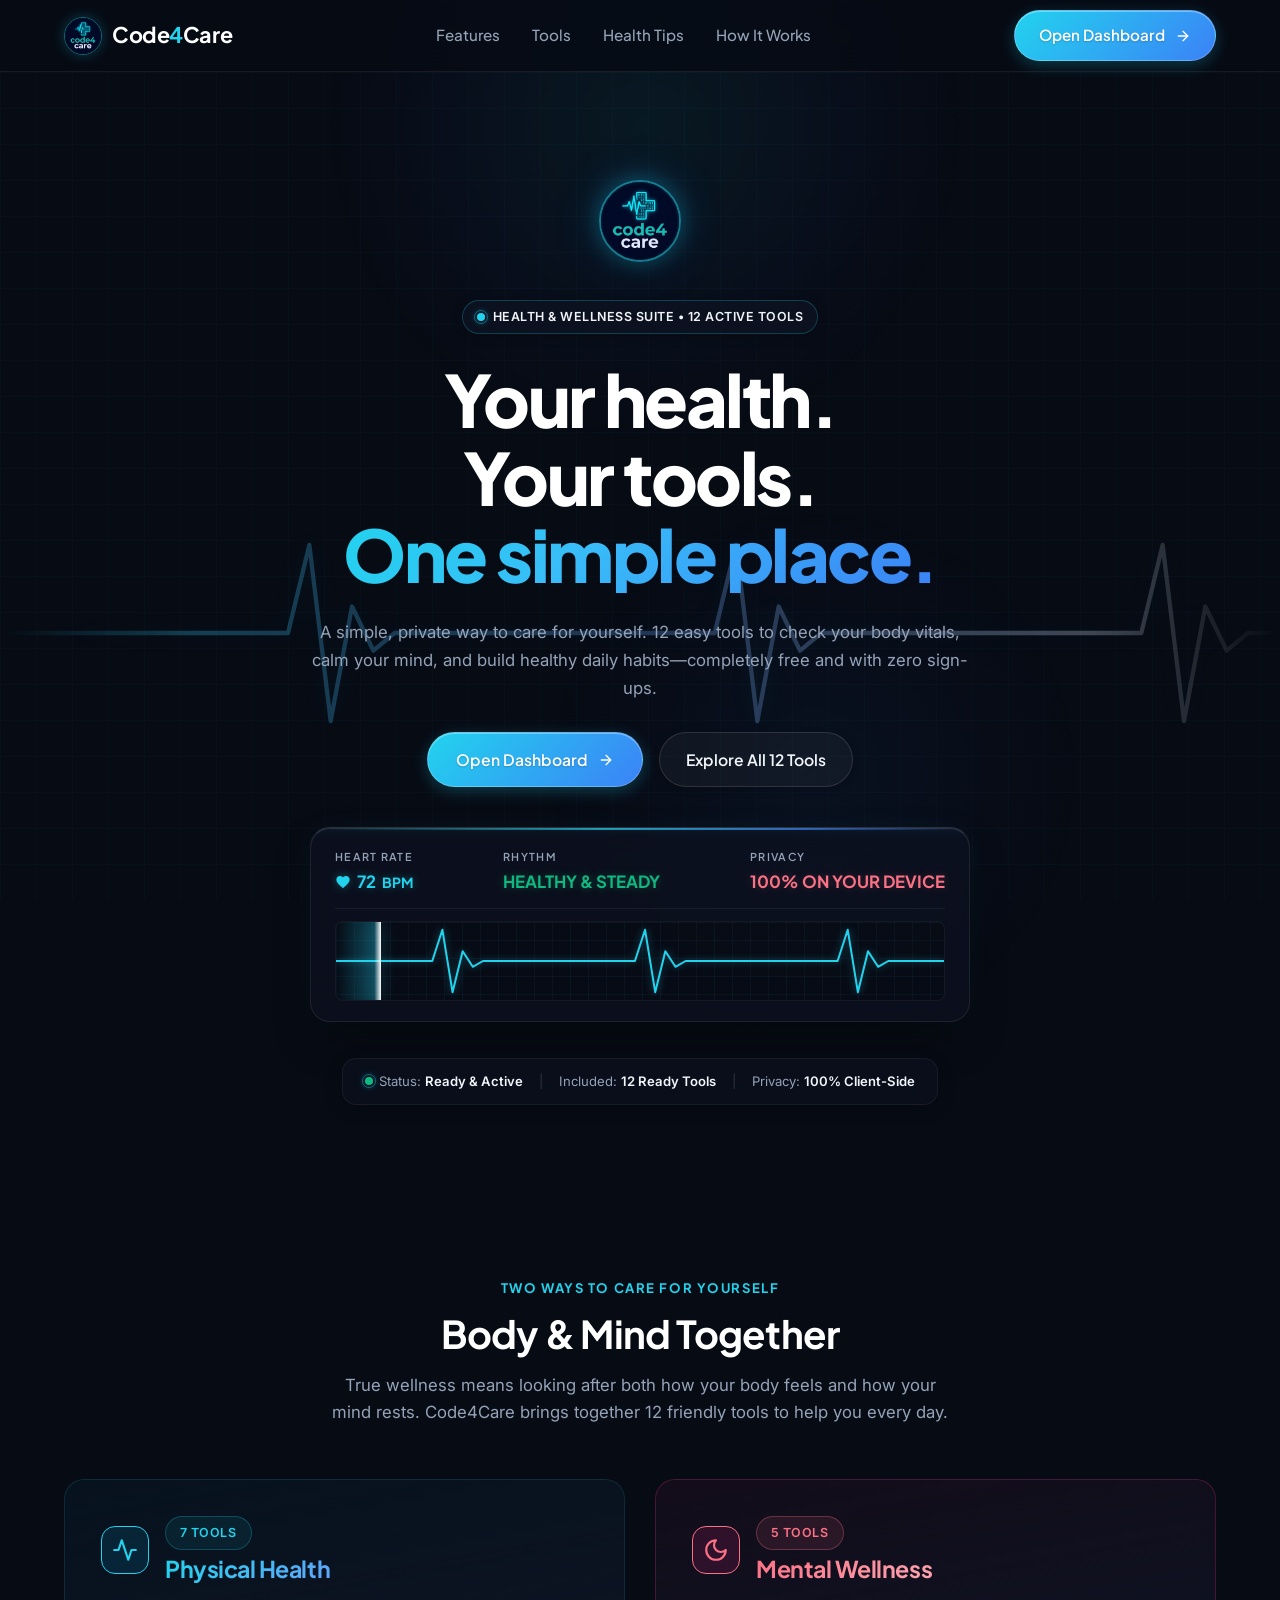
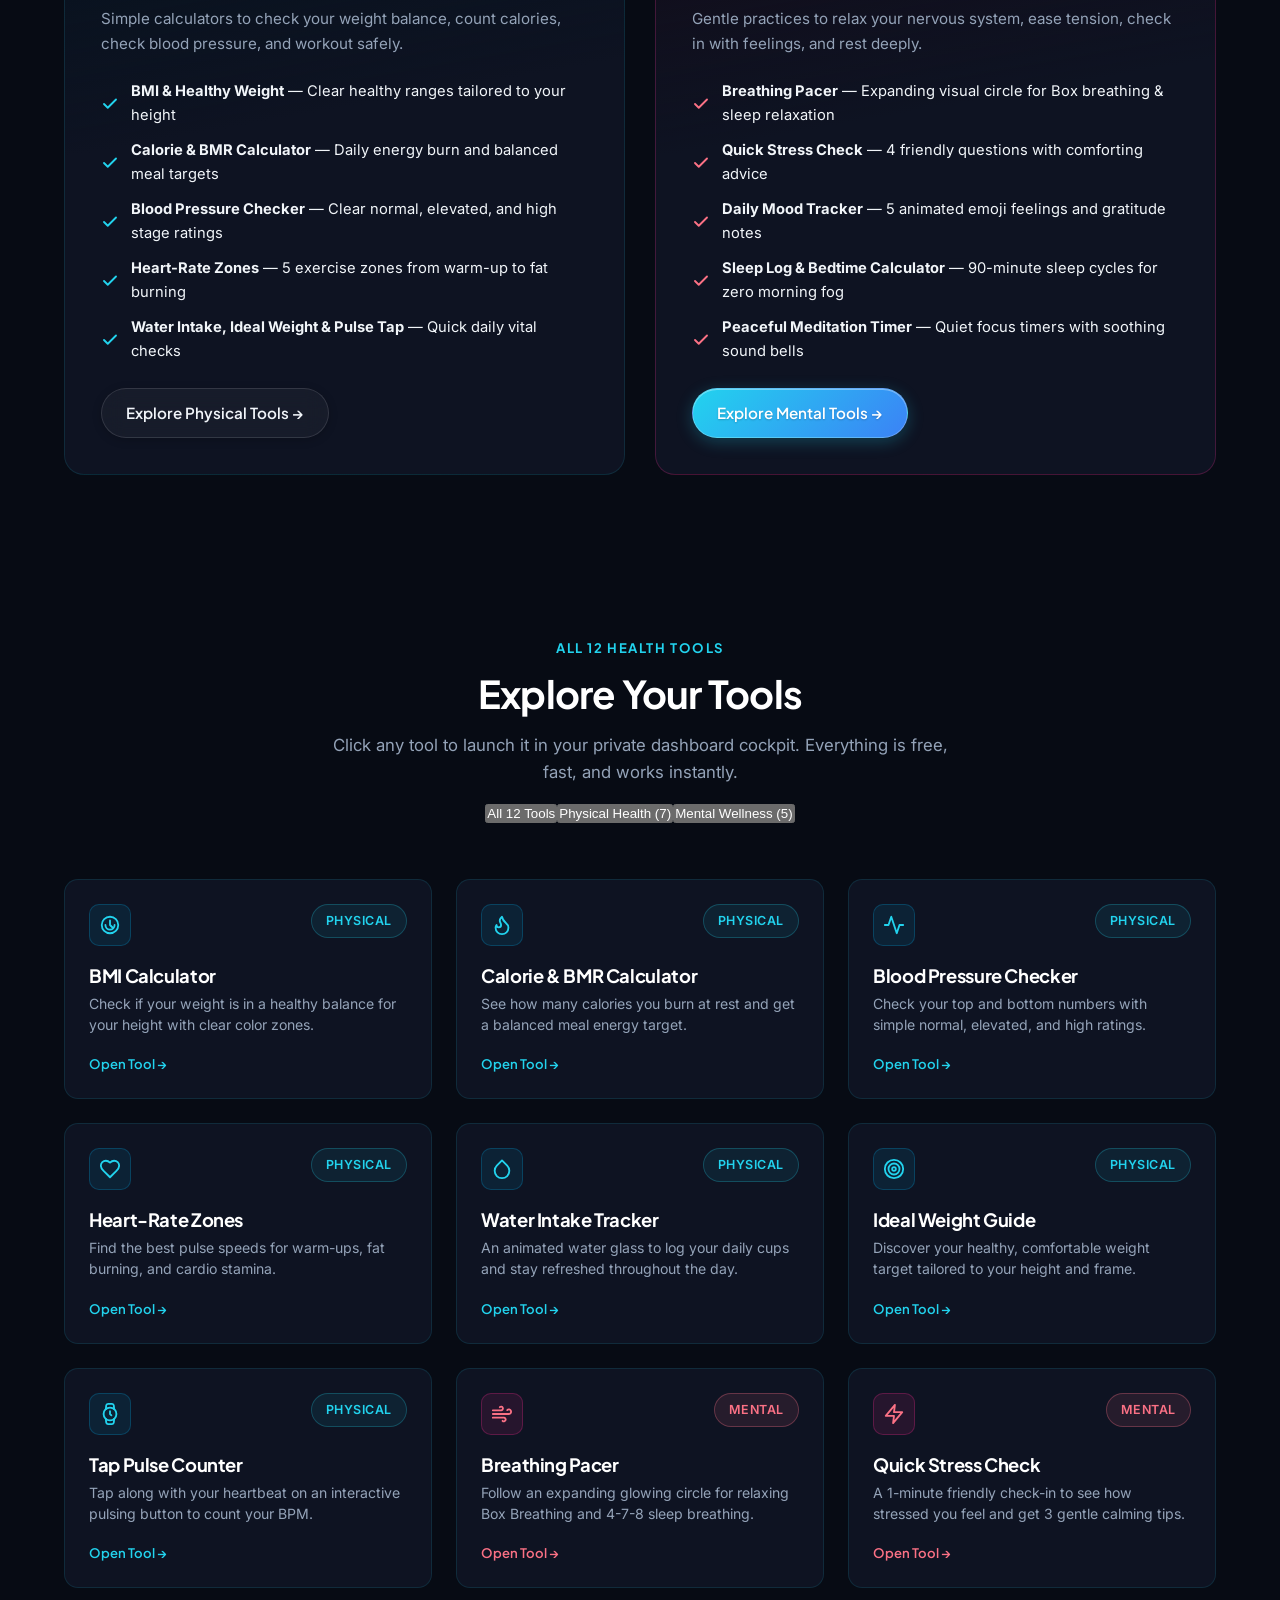
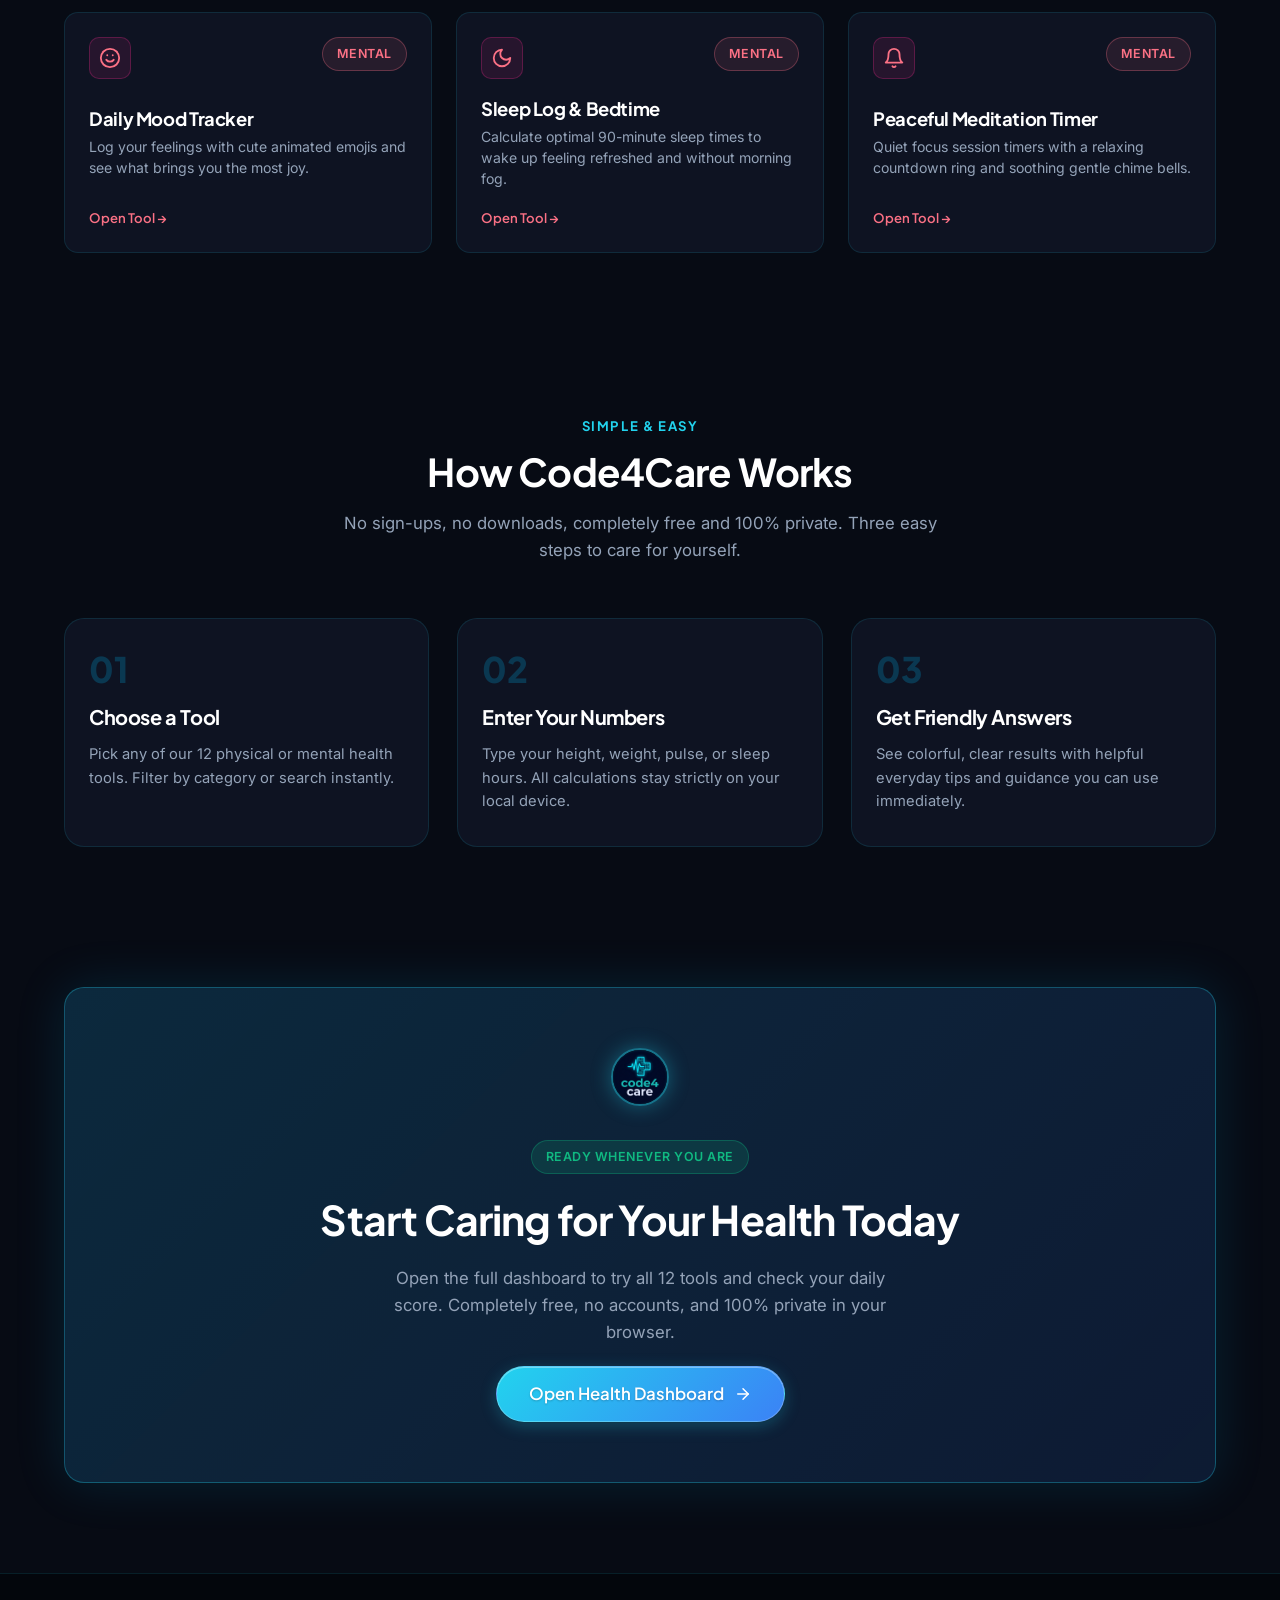
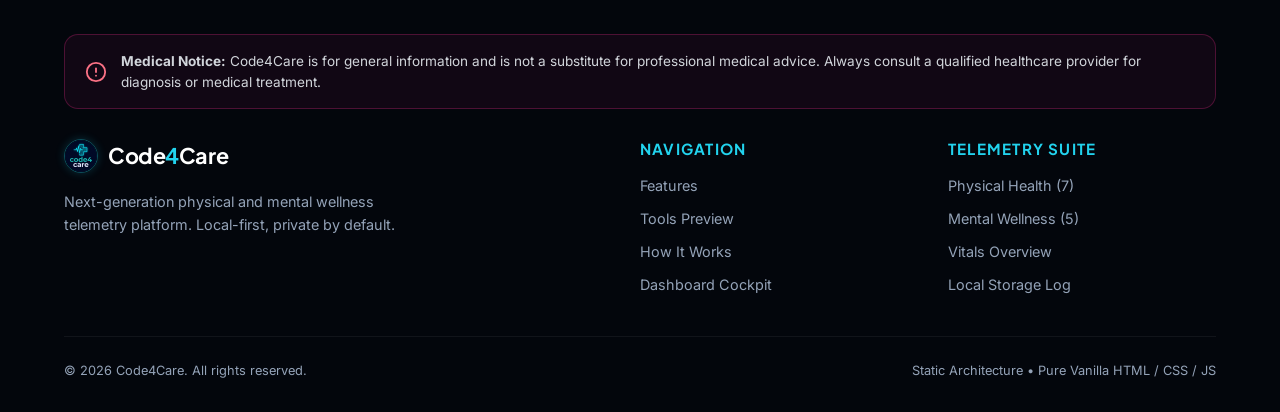
==== commit cec2535a: "update website" ====
--- a/index.html
+++ b/index.html
@@ -5,6 +5,7 @@
   <meta name="viewport" content="width=device-width, initial-scale=1.0">
   <title>Code4Care | Physical & Mental Health Care Tools</title>
   <meta name="description" content="Code4Care is a unified, privacy-first diagnostic and wellness cockpit featuring physical biomarker calculators and mental health tools in a futuristic neon interface.">
+  <link rel="icon" type="image/png" href="assets/logo.png">
 
   <!-- Typography: Plus Jakarta Sans (Headings), Space Grotesk & Inter (Body) -->
   <link rel="preconnect" href="https://fonts.googleapis.com">
@@ -22,14 +23,9 @@
        ====================================================================== -->
   <header class="site-header" id="site-header">
     <div class="container navbar">
-      <!-- Wordmark Logo + Heartbeat Icon -->
+      <!-- Wordmark Logo with Official Circular Badge -->
       <a href="index.html" class="brand-logo" aria-label="Code4Care Home">
-        <span class="brand-icon" aria-hidden="true">
-          <!-- Inline Heartbeat SVG -->
-          <svg viewBox="0 0 24 24" width="20" height="20" fill="none" stroke="currentColor" stroke-width="2.5" stroke-linecap="round" stroke-linejoin="round">
-            <polyline points="22 12 18 12 15 21 9 3 6 12 2 12"/>
-          </svg>
-        </span>
+        <img src="assets/logo.png" alt="Code4Care Logo" class="brand-logo-img">
         <span>Code<span class="logo-accent">4</span>Care</span>
       </a>
 
@@ -38,6 +34,7 @@
         <ul class="nav-links">
           <li><a href="#features" class="nav-link">Features</a></li>
           <li><a href="#tools" class="nav-link">Tools</a></li>
+          <li><a href="dashboard.html?section=tips" class="nav-link">Health Tips</a></li>
           <li><a href="#how-it-works" class="nav-link">How It Works</a></li>
         </ul>
       </nav>
@@ -68,6 +65,7 @@
       <ul class="mobile-nav-links">
         <li><a href="#features" class="mobile-nav-link">Features</a></li>
         <li><a href="#tools" class="mobile-nav-link">Tools</a></li>
+        <li><a href="dashboard.html?section=tips" class="mobile-nav-link">Health Tips</a></li>
         <li><a href="#how-it-works" class="mobile-nav-link">How It Works</a></li>
       </ul>
       <a href="dashboard.html" class="btn btn-primary" style="width: 100%;">Open Dashboard</a>
@@ -96,8 +94,11 @@
       </div>
 
       <div class="container hero-container">
-        <!-- Hero Text & CTAs (Centered, 3D model box removed) -->
+        <!-- Hero Text & CTAs with Floating Logo Emblem -->
         <div class="hero-content hero-content-centered">
+          <div class="hero-brand-badge" aria-hidden="true">
+            <img src="assets/logo.png" alt="Code4Care Emblem" class="hero-brand-logo-img">
+          </div>
           <div class="badge badge-high-contrast">
             <span class="pulse-dot"></span>
             <span>Health &amp; Wellness Suite &bull; 12 Active Tools</span>
@@ -545,6 +546,9 @@
     <section class="cta-section">
       <div class="container">
         <div class="cta-box">
+          <div class="cta-logo-wrap" aria-hidden="true">
+            <img src="assets/logo.png" alt="Code4Care Emblem" class="cta-logo-img">
+          </div>
           <span class="badge badge-green">Ready Whenever You Are</span>
           <h2>Start Caring for Your Health Today</h2>
           <p>
@@ -582,11 +586,7 @@
       <div class="footer-top">
         <div class="footer-brand">
           <a href="index.html" class="brand-logo">
-            <span class="brand-icon">
-              <svg viewBox="0 0 24 24" width="18" height="18" fill="none" stroke="currentColor" stroke-width="2.5" stroke-linecap="round" stroke-linejoin="round">
-                <polyline points="22 12 18 12 15 21 9 3 6 12 2 12"/>
-              </svg>
-            </span>
+            <img src="assets/logo.png" alt="Code4Care Logo" class="footer-logo-img">
             <span>Code<span class="logo-accent">4</span>Care</span>
           </a>
           <p>
--- a/css/style.css
+++ b/css/style.css
@@ -404,6 +404,90 @@
   60% { transform: scale(1); }
 }
 
+/* --- Code4Care Logo Image Styling --- */
+.brand-logo-img {
+  width: 38px;
+  height: 38px;
+  border-radius: 50%;
+  object-fit: cover;
+  border: 1.5px solid rgba(34, 211, 238, 0.45);
+  box-shadow: 0 0 14px rgba(34, 211, 238, 0.25);
+  transition: transform 0.3s cubic-bezier(0.34, 1.56, 0.64, 1), box-shadow 0.3s ease;
+  flex-shrink: 0;
+}
+
+.brand-logo:hover .brand-logo-img {
+  transform: scale(1.1) rotate(4deg);
+  box-shadow: 0 0 22px rgba(34, 211, 238, 0.55);
+}
+
+/* Hero Centerpiece Floating Logo Badge */
+.hero-brand-badge {
+  display: inline-flex;
+  align-items: center;
+  justify-content: center;
+  position: relative;
+  margin-bottom: 12px;
+  animation: hero-logo-float 3.4s ease-in-out infinite alternate;
+}
+
+.hero-brand-logo-img {
+  width: 82px;
+  height: 82px;
+  border-radius: 50%;
+  object-fit: cover;
+  border: 2px solid rgba(34, 211, 238, 0.55);
+  box-shadow: 
+    0 0 25px rgba(34, 211, 238, 0.35),
+    0 0 50px rgba(0, 114, 255, 0.2),
+    0 10px 30px rgba(0, 0, 0, 0.6);
+  transition: transform 0.3s ease, box-shadow 0.3s ease;
+}
+
+.hero-brand-badge:hover .hero-brand-logo-img {
+  transform: scale(1.08);
+  box-shadow: 0 0 35px rgba(34, 211, 238, 0.65);
+}
+
+@keyframes hero-logo-float {
+  0% { transform: translateY(0); }
+  100% { transform: translateY(-7px); }
+}
+
+/* CTA Box Logo Placement */
+.cta-logo-wrap {
+  display: flex;
+  align-items: center;
+  justify-content: center;
+  margin-bottom: 14px;
+}
+
+.cta-logo-img {
+  width: 58px;
+  height: 58px;
+  border-radius: 50%;
+  object-fit: cover;
+  border: 2px solid rgba(34, 211, 238, 0.45);
+  box-shadow: 0 0 20px rgba(34, 211, 238, 0.35);
+  animation: cta-logo-pulse 3s infinite ease-in-out;
+}
+
+@keyframes cta-logo-pulse {
+  0%, 100% { transform: scale(1); box-shadow: 0 0 16px rgba(34, 211, 238, 0.3); }
+  50% { transform: scale(1.06); box-shadow: 0 0 28px rgba(34, 211, 238, 0.6); }
+}
+
+/* Footer Logo */
+.footer-logo-img {
+  width: 34px;
+  height: 34px;
+  border-radius: 50%;
+  object-fit: cover;
+  border: 1px solid rgba(34, 211, 238, 0.35);
+  box-shadow: 0 0 10px rgba(34, 211, 238, 0.2);
+  flex-shrink: 0;
+}
+
 /* ==========================================================================
    Header & Sticky Navigation Bar
    ========================================================================== */
